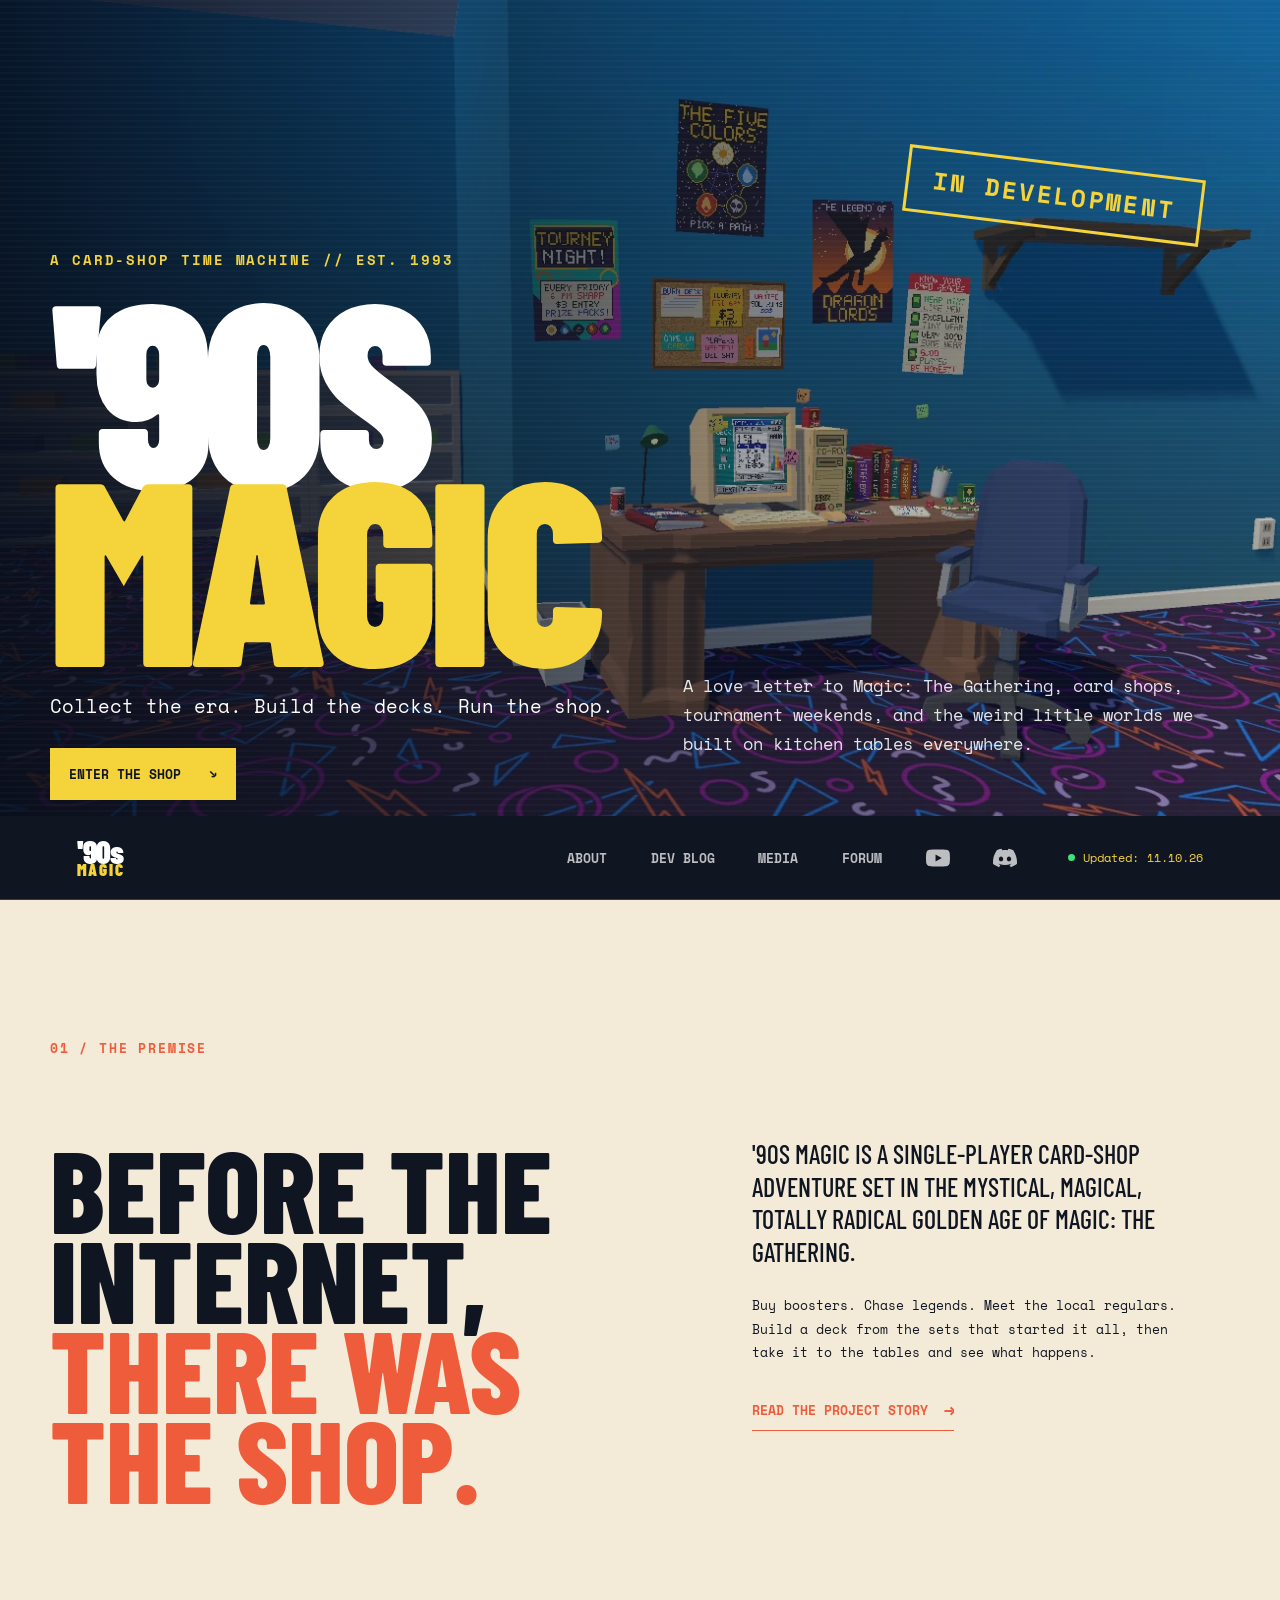
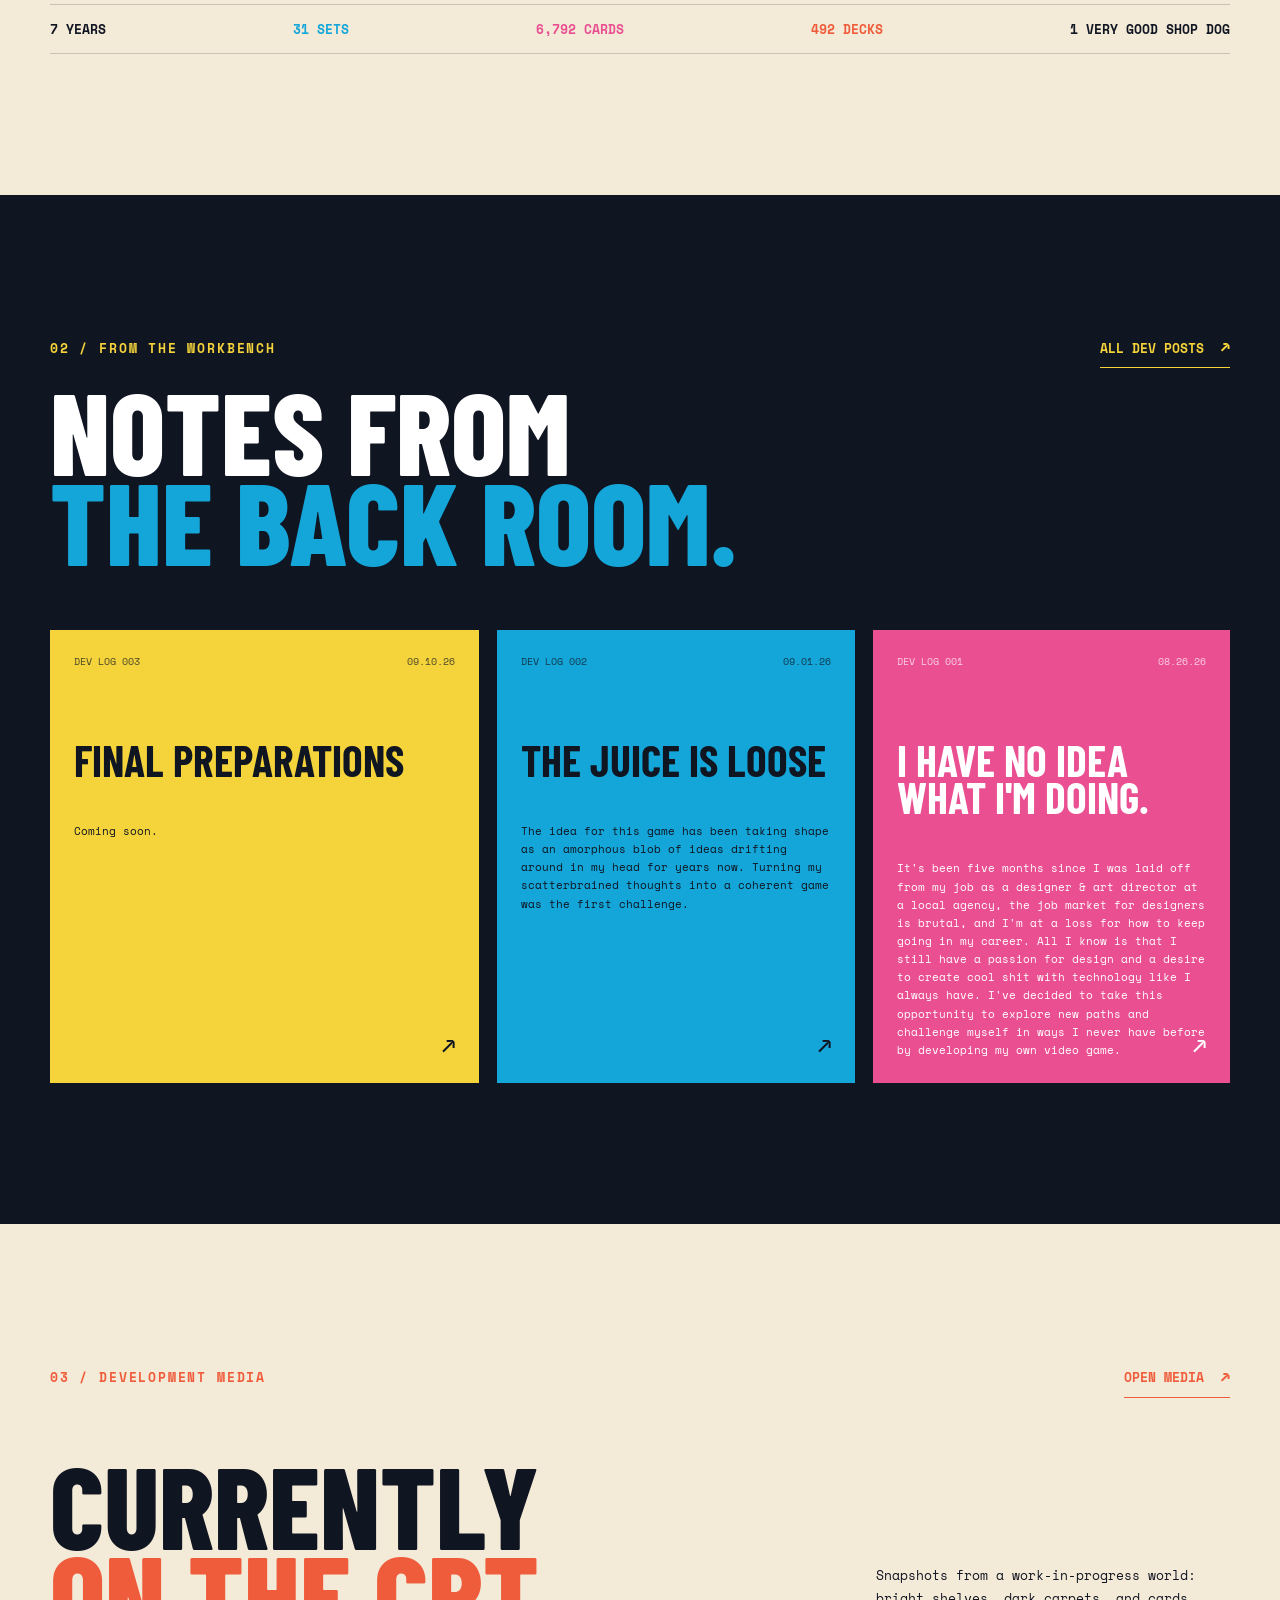
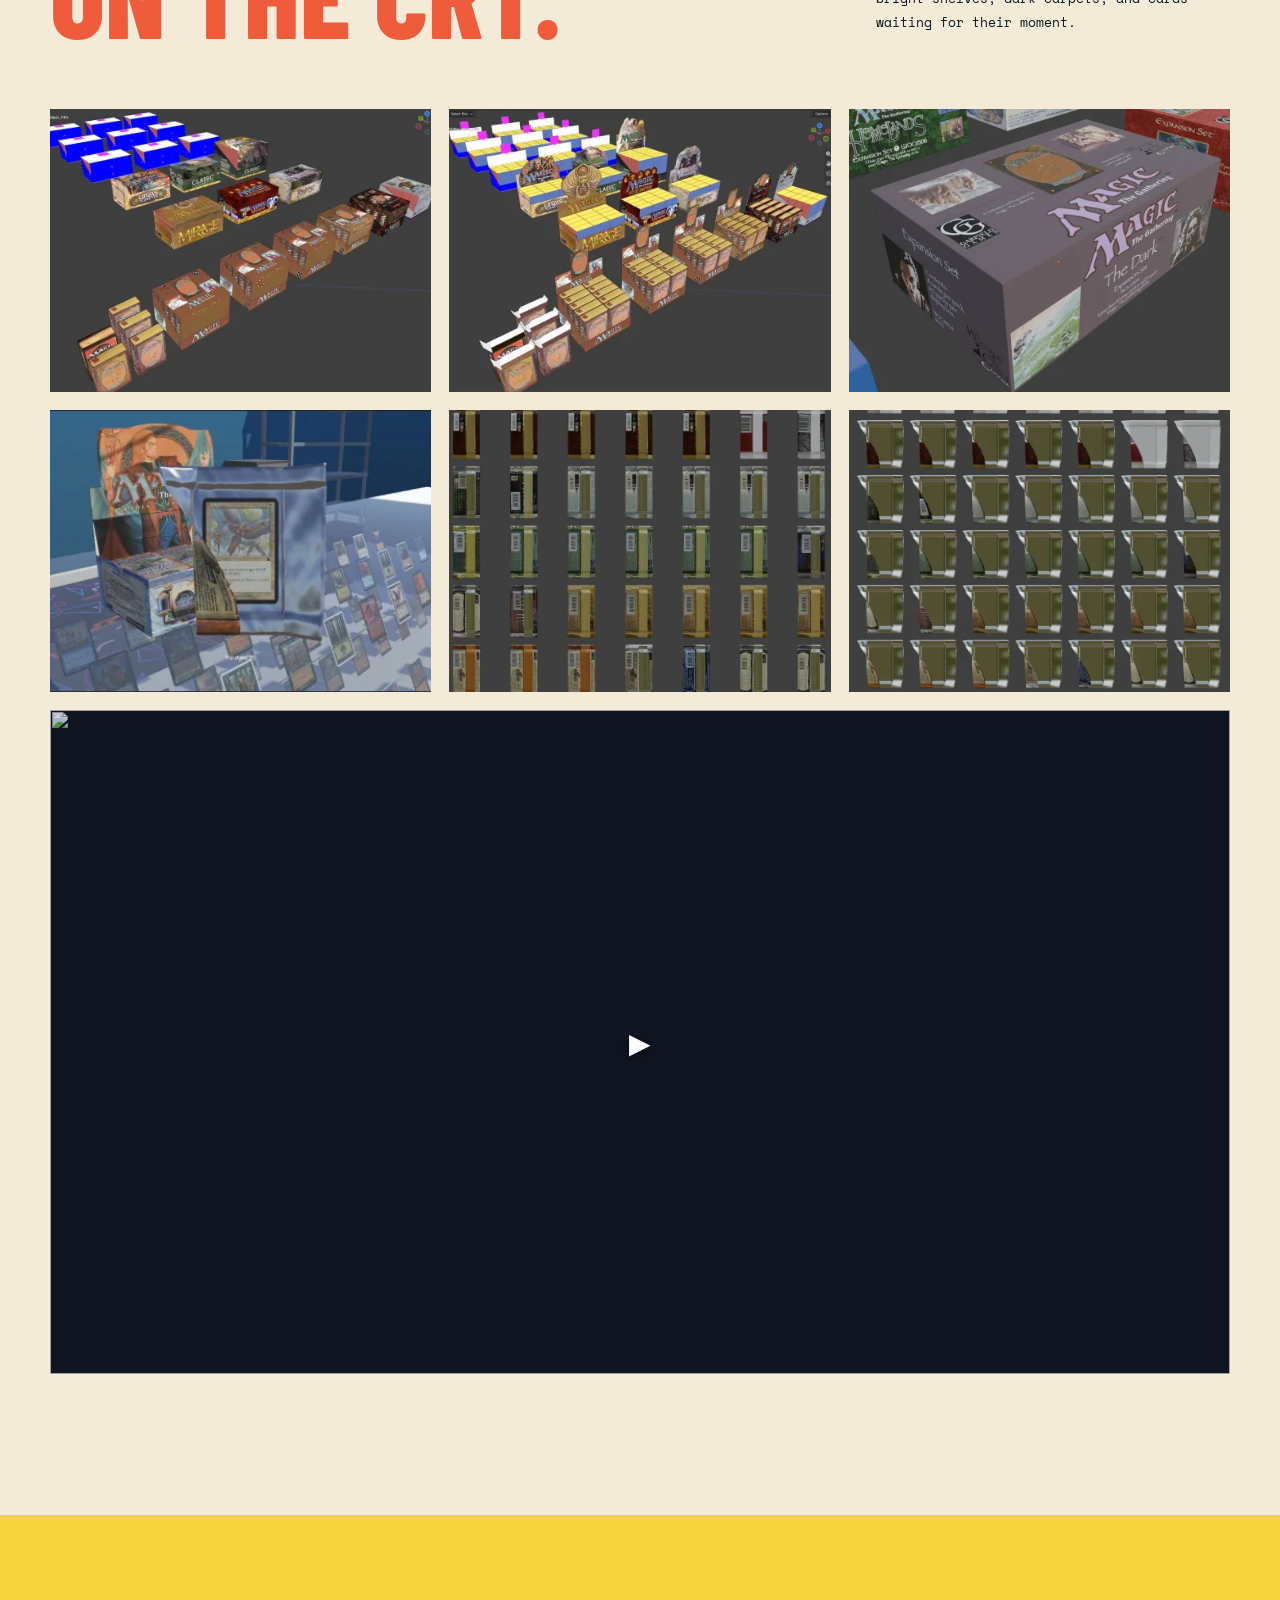
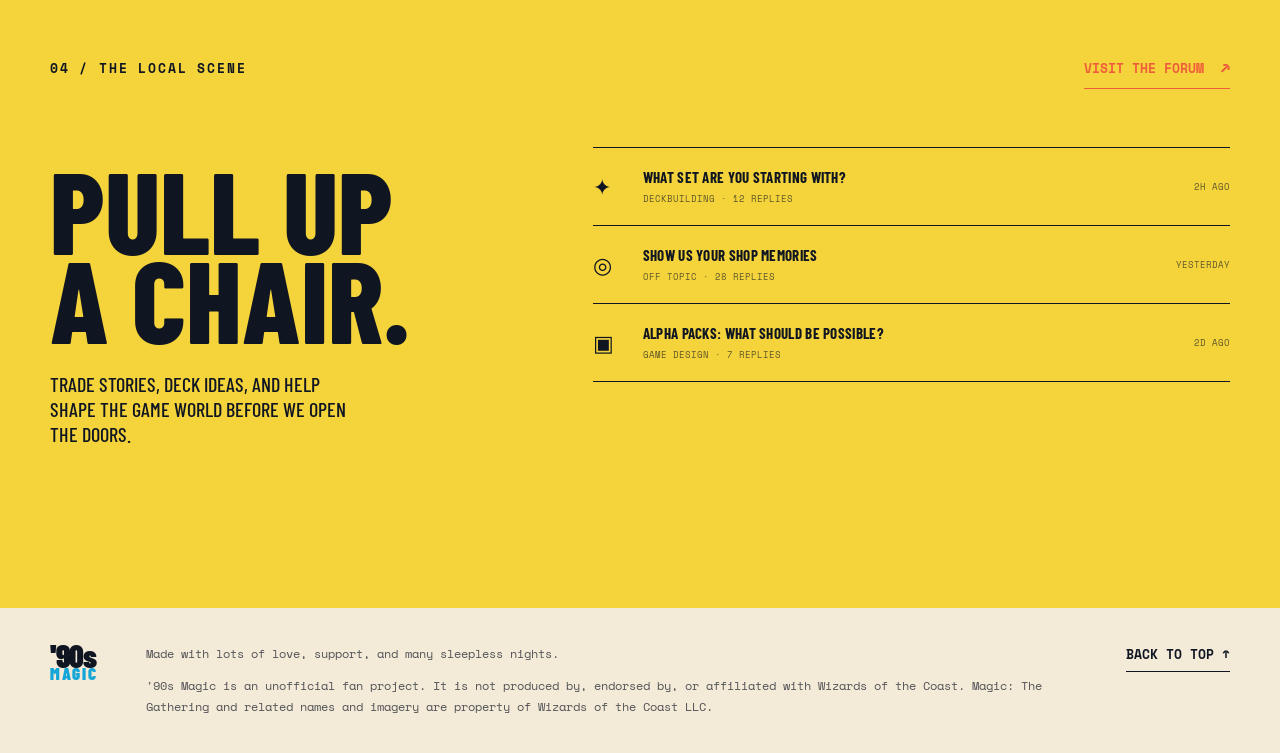
==== index.html @ 1a8b7819 "Replaced home page video, wired up home page blog previews to automatically pull from blog page" ====
<!doctype html>
<html lang="en">
<head>
  <meta charset="utf-8">
  <meta name="viewport" content="width=device-width, initial-scale=1">
  <meta name="description" content="90s Magic is a nostalgic card-shop adventure about collecting, trading, and playing Magic in the golden age of tabletop gaming.">
  <link rel="canonical" href="https://wrongwaygames.com/">
  <meta property="og:type" content="website">
  <meta property="og:site_name" content="'90s Magic">
  <meta property="og:title" content="'90s Magic | A Card-Shop Time Machine">
  <meta property="og:description" content="90s Magic is a nostalgic card-shop adventure about collecting, trading, and playing Magic in the golden age of tabletop gaming.">
  <meta property="og:url" content="https://wrongwaygames.com/">
  <meta property="og:image" content="https://wrongwaygames.com/Assets/og-image.jpg">
  <meta property="og:image:width" content="1200">
  <meta property="og:image:height" content="630">
  <meta name="twitter:card" content="summary_large_image">
  <title>'90s Magic | A Card-Shop Time Machine</title>
  <link rel="preconnect" href="https://fonts.googleapis.com">
  <link rel="preconnect" href="https://fonts.gstatic.com" crossorigin>
  <link href="https://fonts.googleapis.com/css2?family=Barlow+Condensed:wght@400;500;600;700;800;900&family=Space+Mono:wght@400;700&display=swap" rel="stylesheet">
  <link rel="stylesheet" href="site.css">
</head>
<body>
  <header class="hero" id="top">
    <div class="hero__image"></div>
    <div class="hero__scanlines"></div>
    <div class="hero__content page-width">
      <p class="eyebrow">A card-shop time machine // Est. 1993</p>
      <h1>'90s<br><em>Magic</em></h1>
      <p class="hero__dek">Collect the era. Build the decks. Run the shop.</p>
      <a class="button button--yellow" href="https://wrongwaygames.com/about">Enter the shop <span aria-hidden="true">↘</span></a>
    </div>
    <div class="hero__stamp">IN DEVELOPMENT</div>
    <p class="hero__caption">A love letter to Magic: The Gathering, card shops, tournament weekends, and the weird little worlds we built on kitchen tables everywhere.</p>
  </header>

  <nav class="site-nav" aria-label="Main navigation">
    <a class="site-nav__brand" href="https://wrongwaygames.com" aria-label="90s Magic home">'90s<span>MAGIC</span></a>
    <div class="site-nav__links">
      <a href="#about">About</a>
      <a href="#blog">Dev blog</a>
      <a href="#media">Media</a>
      <a href="https://90smagic.proboards.com/" target="_blank" rel="noopener">Forum</a>
      <a class="site-nav__icon" href="https://www.youtube.com/@90sMagic-Game" target="_blank" rel="noopener" aria-label="YouTube channel"><svg viewBox="0 0 24 24" width="24" height="24" fill="currentColor" aria-hidden="true" focusable="false"><path d="M23.498 6.186a3.016 3.016 0 0 0-2.122-2.136C19.505 3.545 12 3.545 12 3.545s-7.505 0-9.377.505A3.017 3.017 0 0 0 .502 6.186C0 8.07 0 12 0 12s0 3.93.502 5.814a3.016 3.016 0 0 0 2.122 2.136c1.871.505 9.376.505 9.376.505s7.505 0 9.377-.505a3.015 3.015 0 0 0 2.122-2.136C24 15.93 24 12 24 12s0-3.93-.502-5.814zM9.545 15.568V8.432L15.818 12l-6.273 3.568z"/></svg></a>
      <a class="site-nav__icon" href="https://discord.gg/QaHKRjDMX" target="_blank" rel="noopener" aria-label="Discord server"><svg viewBox="0 0 24 24" width="24" height="24" fill="currentColor" aria-hidden="true" focusable="false"><path d="M20.317 4.3698a19.7913 19.7913 0 00-4.8851-1.5152.0741.0741 0 00-.0785.0371c-.211.3753-.4447.8648-.6083 1.2495-1.8447-.2762-3.68-.2762-5.4868 0-.1636-.3933-.4058-.8742-.6177-1.2495a.077.077 0 00-.0785-.037 19.7363 19.7363 0 00-4.8852 1.515.0699.0699 0 00-.0321.0277C.5334 9.0458-.319 13.5799.0992 18.0578a.0824.0824 0 00.0312.0561c2.0528 1.5076 4.0413 2.4228 5.9929 3.0294a.0777.0777 0 00.0842-.0276c.4616-.6304.8731-1.2952 1.226-1.9942a.076.076 0 00-.0416-.1057c-.6528-.2476-1.2743-.5495-1.8722-.8923a.077.077 0 01-.0076-.1277c.1258-.0943.2517-.1923.3718-.2914a.0743.0743 0 01.0776-.0105c3.9278 1.7933 8.18 1.7933 12.0614 0a.0739.0739 0 01.0785.0095c.1202.099.246.1981.3728.2924a.077.077 0 01-.0066.1276 12.2986 12.2986 0 01-1.873.8914.0766.0766 0 00-.0407.1067c.3604.698.7719 1.3628 1.225 1.9932a.076.076 0 00.0842.0286c1.961-.6067 3.9495-1.5219 6.0023-3.0294a.077.077 0 00.0313-.0552c.5004-5.177-.8382-9.6739-3.5485-13.6604a.061.061 0 00-.0312-.0286zM8.02 15.3312c-1.1825 0-2.1569-1.0857-2.1569-2.419 0-1.3332.9555-2.4189 2.157-2.4189 1.2108 0 2.1757 1.0952 2.1568 2.419 0 1.3332-.9555 2.4189-2.1569 2.4189zm7.9748 0c-1.1825 0-2.1569-1.0857-2.1569-2.419 0-1.3332.9554-2.4189 2.1569-2.4189 1.2108 0 2.1757 1.0952 2.1568 2.419 0 1.3332-.946 2.4189-2.1568 2.4189z"/></svg></a>
    </div>
    <a class="site-nav__status" href="https://wrongwaygames.com/blog"><span></span> Updated: <time data-updated>10.7.26</time></a>
  </nav>

  <main>
    <section class="about section page-width" id="about">
      <div class="section__label">01 / The premise</div>
      <div class="about__grid">
        <div>
          <h2>Before the internet,<br><span>there was the shop.</span></h2>
        </div>
        <div class="about__copy">
          <p class="lede">'90s Magic is a single-player card-shop adventure set in the mystical, magical, totally radical golden age of Magic: The Gathering.</p>
          <p>Buy boosters. Chase legends. Meet the local regulars. Build a deck from the sets that started it all, then take it to the tables and see what happens.</p>
          <a class="text-link" href="https://wrongwaygames.com/about">Read the project story <span aria-hidden="true">→</span></a>
        </div>
      </div>
      <div class="ticker" aria-label="Game features">
        <span>7 years</span><span>31 sets</span><span>6,792 cards</span><span>492 decks</span><span>1 very good shop dog</span>
      </div>
    </section>

    <section class="blog section section--ink" id="blog">
      <div class="page-width">
        <div class="section__head">
          <div class="section__label">02 / From the workbench</div>
          <a class="text-link text-link--light" href="https://wrongwaygames.com/blog">All dev posts <span aria-hidden="true">↗</span></a>
        </div>
        <h2>Notes from<br><span>the back room.</span></h2>
        <div class="post-grid" id="blog-list" data-blog-source="blog.html" aria-live="polite" aria-busy="true">
          <p class="post-grid__status">Loading latest dev posts…</p>
        </div>
      </div>
    </section>

    <section class="media section page-width" id="media">
      <div class="section__head">
        <div class="section__label">03 / Development media</div>
        <a class="text-link" href="https://wrongwaygames.com/media">Open media <span aria-hidden="true">↗</span></a>
      </div>
      <div class="media__intro">
        <h2>Currently<br><span>on the CRT.</span></h2>
        <p>Snapshots from a work-in-progress world: bright shelves, dark carpets, and cards waiting for their moment.</p>
      </div>
      <div class="media-grid" id="media-grid">
        <a class="media-tile" href="Assets/Screenshots/Screenshot%202026-11-08%20at%2011.50.01%E2%80%AFAM.png" data-lightbox-image target="_blank" rel="noopener"><img loading="lazy" decoding="async" src="Assets/Screenshots/Screenshot%202026-11-08%20at%2011.50.01%E2%80%AFAM-thumb.webp" alt="Booster box models arranged in Blender, captured November 8, 2026" width="2400" height="1662"></a>
        <a class="media-tile" href="Assets/Screenshots/Screenshot%202026-11-08%20at%2011.49.36%E2%80%AFAM.png" data-lightbox-image target="_blank" rel="noopener"><img loading="lazy" decoding="async" src="Assets/Screenshots/Screenshot%202026-11-08%20at%2011.49.36%E2%80%AFAM-thumb.webp" alt="Booster box display lineup in Blender, captured November 8, 2026" width="2422" height="1736"></a>
        <a class="media-tile" href="Assets/Screenshots/Screenshot%202026-11-01%20at%202.07.41%E2%80%AFAM.png" data-lightbox-image target="_blank" rel="noopener"><img loading="lazy" decoding="async" src="Assets/Screenshots/Screenshot%202026-11-01%20at%202.07.41%E2%80%AFAM-thumb.webp" alt="A close-up of an expansion set booster box, captured November 1, 2026" width="1718" height="1414"></a>
        <a class="media-tile" href="Assets/Screenshots/Screenshot%202026-10-30%20at%203.20.25%E2%80%AFPM.png" data-lightbox-image target="_blank" rel="noopener"><img loading="lazy" decoding="async" src="Assets/Screenshots/Screenshot%202026-10-30%20at%203.20.25%E2%80%AFPM-thumb.webp" alt="A booster pack opening with cards revealed in the shop, captured October 30, 2026" width="2300" height="1298"></a>
        <a class="media-tile" href="Assets/Screenshots/Screenshot%202026-10-29%20at%203.00.03%E2%80%AFPM.png" data-lightbox-image target="_blank" rel="noopener"><img loading="lazy" decoding="async" src="Assets/Screenshots/Screenshot%202026-10-29%20at%203.00.03%E2%80%AFPM-thumb.webp" alt="The reverse sides of booster pack designs, captured October 29, 2026" width="1686" height="1856"></a>
        <a class="media-tile" href="Assets/Screenshots/Screenshot%202026-10-29%20at%202.59.49%E2%80%AFPM.png" data-lightbox-image target="_blank" rel="noopener"><img loading="lazy" decoding="async" src="Assets/Screenshots/Screenshot%202026-10-29%20at%202.59.49%E2%80%AFPM-thumb.webp" alt="Booster pack skins and their 3D models, captured October 29, 2026" width="1830" height="1846"></a>
      </div>
      <div class="media-video video-card__frame">
        <a class="video-card__link" href="https://www.youtube.com/watch?v=q1v_FvLDtvc" data-youtube="q1v_FvLDtvc" data-title="12 Deck Display Boxes &amp; Decks skinned &amp; animated" aria-label="Play video: 12 Deck Display Boxes and Decks skinned and animated" target="_blank" rel="noopener">
          <img loading="lazy" decoding="async" src="https://i.ytimg.com/vi/q1v_FvLDtvc/hqdefault.jpg" alt="" width="480" height="360">
          <span class="video-card__play" aria-hidden="true">▶</span>
        </a>
      </div>
    </section>

    <section class="forum section section--yellow" id="forum">
      <div class="page-width">
        <div class="section__head">
          <div class="section__label">04 / The local scene</div>
          <a class="text-link" href="https://90smagic.proboards.com/" target="_blank" rel="noopener">Visit the forum <span aria-hidden="true">↗</span></a>
        </div>
        <div class="forum__grid">
          <div>
            <h2>Pull up<br>a chair.</h2>
            <p class="lede">Trade stories, deck ideas, and help shape the game world before we open the doors.</p>
          </div>
          <div class="forum-list" id="forum-list">
            <a class="forum-row" href="https://90smagic.proboards.com/" target="_blank" rel="noopener"><span class="forum-row__icon">✦</span><span><strong>What set are you starting with?</strong><small>Deckbuilding · 12 replies</small></span><time datetime="2026-09-10">2h ago</time></a>
            <a class="forum-row" href="https://90smagic.proboards.com/" target="_blank" rel="noopener"><span class="forum-row__icon">◎</span><span><strong>Show us your shop memories</strong><small>Off topic · 28 replies</small></span><time datetime="2026-09-09">Yesterday</time></a>
            <a class="forum-row" href="https://90smagic.proboards.com/" target="_blank" rel="noopener"><span class="forum-row__icon">▣</span><span><strong>Alpha packs: what should be possible?</strong><small>Game design · 7 replies</small></span><time datetime="2026-09-08">2d ago</time></a>
          </div>
        </div>
      </div>
    </section>
  </main>

  <dialog class="lightbox" data-lightbox aria-label="Full-size image"><button type="button" class="lightbox__close" aria-label="Close">×</button><img alt=""></dialog>

  <footer class="footer page-width">
    <a class="footer__logo" href="https://wrongwaygames.com" aria-label="90s Magic home">'90s<span>MAGIC</span></a>
    <div class="footer__text">
      <p>Made with lots of love, support, and many sleepless nights.</p>
      <p>'90s Magic is an unofficial fan project. It is not produced by, endorsed by, or affiliated with Wizards of the Coast. Magic: The Gathering and related names and imagery are property of Wizards of the Coast LLC.</p>
    </div>
    <a href="https://wrongwaygames.com" class="footer__top">Back to top ↑</a>
  </footer>
    <script src="site.js"></script>
</body>
</html>
---- site.css ----
:root {
  --ink: #101522;
  --paper: #f3ead7;
  --yellow: #f5d43b;
  --blue: #14a6d8;
  --pink: #e94f91;
  --red: #ef5c3b;
  --white: #fff;
  --green: #43df7b;
  --youtube: #ff0000;
  --discord: #5865f2;
  --line: rgba(16, 21, 34, .18);
  --display: "Barlow Condensed", Impact, sans-serif;
  --mono: "Space Mono", "Courier New", monospace;
}

@font-face {
  font-family: 'Carolingia';
  src: url('Assets/Fonts/carolingia.woff') format('woff'),
       url('Assets/Fonts/carolingia.ttf') format('truetype');
  font-weight: normal;
  font-style: normal;
}

* { box-sizing: border-box; }
html { scroll-behavior: smooth; }
body { margin: 0; color: var(--ink); background: var(--paper); font-family: var(--mono); }
img { display: block; max-width: 100%; }
a { color: inherit; text-decoration: none; }
.page-width { width: min(1180px, calc(100% - 48px)); margin-inline: auto; }

.hero { position: relative; min-height: 100svh; overflow: hidden; color: var(--white); background: var(--ink); isolation: isolate; }
.hero__image { position: absolute; inset: 0; z-index: -3; background: linear-gradient(90deg, rgba(7, 12, 23, .9) 0%, rgba(7, 12, 23, .43) 52%, rgba(7, 12, 23, .14)), url("Assets/Screenshots/hero-shop-workbench.webp") 62% center / cover; filter: saturate(1.15); }
.hero__scanlines { position: absolute; inset: 0; z-index: -2; pointer-events: none; opacity: .22; background: repeating-linear-gradient(0deg, transparent 0 4px, rgba(255,255,255,.16) 5px, transparent 6px); mix-blend-mode: screen; }
.hero__content { padding-top: clamp(150px, 28vh, 280px); }
.eyebrow, .section__label { font: 700 13px/1.2 var(--mono); letter-spacing: .14em; text-transform: uppercase; }
.eyebrow { color: var(--yellow); font-size: 11px; }
h1, h2, h3, p { margin-top: 0; }
h1, h2, h3 { font-family: var(--display); letter-spacing: 0; text-transform: uppercase; }
h1 { margin: 28px 0 12px; font-size: clamp(92px, 17vw, 210px); line-height: .68; font-weight: 900; letter-spacing: -.035em; }
h1 em { color: var(--yellow); font-style: normal; }
.Carolingia { font-family: 'Carolingia', sans-serif; font-weight: normal; text-transform: none; font-size: 4rem; line-height: 1.2; }
.hero__dek { margin: 40px 0 28px; font-size: clamp(14px, 1.5vw, 19px); }
.button { display: inline-flex; align-items: center; gap: 28px; padding: 15px 18px; font: 700 13px var(--mono); text-transform: uppercase; border: 1px solid currentColor; transition: transform .2s, box-shadow .2s; }
.button:hover { transform: translate(4px, -4px); box-shadow: 5px 5px 0 var(--ink); }
.button--yellow { color: var(--ink); background: var(--yellow); border-color: var(--yellow); }
.hero__stamp { position: absolute; right: 6%; top: 18%; transform: rotate(7deg); padding: 16px 24px; color: var(--yellow); border: 3px solid var(--yellow); font: 700 clamp(16px, 1.9vw, 26px)/1.2 var(--mono); letter-spacing: .1em; text-align: center; }
.hero__caption { position: absolute; right: 6%; bottom: 124px; width: min(520px, 42%); color: rgba(255,255,255,.88); font-size: 17px; line-height: 1.7; }

.site-nav { position: absolute; z-index: 10; bottom: 0; left: 0; display: flex; align-items: center; justify-content: space-between; width: 100%; min-height: 84px; padding: 0 6%; color: var(--white); background: var(--ink); border-bottom: 1px solid rgba(255,255,255,.16); transition: box-shadow .25s; }
.site-nav--page { position: sticky; top: 0; bottom: auto; box-shadow: 0 8px 20px color-mix(in srgb, var(--ink) 20%, transparent); }
.site-nav.is-stuck { position: fixed; top: 0; bottom: auto; box-shadow: 0 8px 20px color-mix(in srgb, var(--ink) 20%, transparent); }
.site-nav__brand, .footer__logo { display: flex; flex-direction: column; font: 900 32px/.72 var(--display); letter-spacing: -.04em; }
.site-nav__brand span { color: var(--yellow); font-size: 17px; letter-spacing: .1em; }
.footer__logo span { color: var(--blue); font-size: 17px; letter-spacing: .1em; }
.site-nav__links { display: flex; align-items: center; gap: clamp(16px, 3.4vw, 44px); margin-left: auto; margin-right: clamp(18px, 4vw, 64px); font: 700 13px var(--mono); text-transform: uppercase; }
.site-nav__links a { opacity: .72; }
.site-nav__icon { display: inline-flex; }
.site-nav__icon svg { display: block; width: 24px; height: 24px; }
.site-nav__status { display: flex; align-items: center; gap: 8px; font: 12px var(--mono); color: var(--yellow); white-space: nowrap; }
.site-nav__status span { width: 7px; height: 7px; background: var(--green); border-radius: 50%; }

.section { padding-block: clamp(76px, 11vw, 150px); }
.section__label { color: var(--red); }
.section__head { display: flex; justify-content: space-between; align-items: baseline; gap: 20px; }
h2 { margin: 18px 0 0; font-size: clamp(58px, 9vw, 120px); line-height: .78; font-weight: 800; }
h2 span { color: var(--red); }
.text-link { display: inline-flex; align-items: center; gap: 16px; padding-bottom: 7px; color: var(--red); font: 700 13px var(--mono); border-bottom: 1px solid currentColor; text-transform: uppercase; white-space: nowrap; }
.text-link span { font-size: 17px; }
.about__grid { display: grid; grid-template-columns: 1.1fr .9fr; gap: 10%; margin-top: 70px; }
.about__copy { padding-top: 12px; max-width: 430px; font-size: 13px; line-height: 1.8; }
.lede { font: 500 22px/1.25 var(--display); text-transform: uppercase; }
.about__copy .lede { font-size: 26px; }
.about__copy .text-link { margin-top: 20px; }
.ticker { display: flex; justify-content: space-between; gap: 20px; margin-top: 100px; padding-block: 14px; border-top: 1px solid var(--line); border-bottom: 1px solid var(--line); font: 700 13px var(--mono); text-transform: uppercase; }
.ticker span:nth-child(2) { color: var(--blue); }
.ticker span:nth-child(3) { color: var(--pink); }
.ticker span:nth-child(4) { color: var(--red); }

.section--ink { color: var(--white); background: var(--ink); }
.section--ink .section__label { color: var(--yellow); }
.text-link--light { color: var(--yellow); }
.blog h2 span { color: var(--blue); }
.post-grid { display: grid; grid-template-columns: 1.2fr 1fr 1fr; gap: 18px; margin-top: 64px; }
.post-card { position: relative; min-height: 310px; padding: 24px; color: var(--ink); background: var(--yellow); }
.post-card--blue { background: var(--blue); }
.post-card--pink { color: var(--white); background: var(--pink); }
.post-grid__status { grid-column: 1 / -1; margin: 0; color: var(--white); font: 13px/1.7 var(--mono); }
.post-card__meta { display: flex; justify-content: space-between; font: 10px var(--mono); text-transform: uppercase; opacity: .74; }
.post-card h3 { max-width: 330px; margin-top: 72px; font-size: clamp(30px, 3.4vw, 47px); line-height: .86; }
.post-card p { max-width: 340px; margin-bottom: 0; font-size: 11px; line-height: 1.65; }
.post-card__arrow { position: absolute; right: 22px; bottom: 17px; font-size: 28px; }

.media { background: var(--paper); }
.media__intro { display: grid; grid-template-columns: 1fr .5fr; align-items: end; gap: 10%; margin-top: 44px; }
.media__intro p { max-width: 330px; margin-bottom: 5px; font-size: 13px; line-height: 1.8; }
.media-grid { display: grid; grid-template-columns: repeat(3, minmax(0, 1fr)); gap: 18px; margin-top: 70px; }
.media-tile { display: block; margin: 0; background: var(--ink); cursor: zoom-in; line-height: 0; }
.media-tile img { display: block; width: 100%; height: auto; aspect-ratio: 1.35; object-fit: cover; filter: saturate(1.1); }
.media-video { margin-top: 18px; }

.section--yellow { background: var(--yellow); }
.section--yellow .section__label { color: var(--ink); }
.forum__grid { display: grid; grid-template-columns: .8fr 1.2fr; gap: 10%; margin-top: 58px; }
.forum__grid h2 span { color: var(--pink); }
.forum__grid .lede { max-width: 300px; margin-top: 28px; font-size: 20px; }
.forum-list { border-top: 1px solid var(--ink); }
.forum-row { display: grid; grid-template-columns: 36px 1fr auto; align-items: center; gap: 14px; padding: 20px 0; border-bottom: 1px solid var(--ink); }
.forum-row__icon { font-size: 22px; }
.forum-row strong, .forum-row small { display: block; }
.forum-row strong { font: 700 15px var(--display); letter-spacing: .02em; text-transform: uppercase; }
.forum-row small, .forum-row time { font: 9px var(--mono); text-transform: uppercase; }
.forum-row small { margin-top: 6px; opacity: .65; }
.forum-row time { opacity: .65; }

.blog-page, .story-page, .media-page { padding-top: 90px; padding-bottom: 120px; }
.story-page { padding-bottom: 96px; }
.blog-page__header, .story-page__header, .media-page__header { padding-top: 40px; }
.blog-page__header h1,
.story-page__header h1,
.media-page__header h1 {
  display: flex;
  flex-direction: column;
  align-items: flex-start;
  gap: 0;
  margin-bottom: 18px;
  max-width: none;
  font-size: clamp(58px, 9vw, 120px);
  line-height: .78;
  font-weight: 800;
  letter-spacing: 0;
  white-space: nowrap;
}
.blog-page__header h1 span,
.story-page__header h1 span,
.media-page__header h1 span {
  display: block;
  color: var(--ink);
  white-space: nowrap;
}
.blog-page__header h1 span:last-child,
.story-page__header h1 span:last-child,
.media-page__header h1 span:last-child { color: var(--red); }
.blog-page__header h1 span:last-child { color: var(--blue); }
.story-page__header .lede, .media-page__header .lede, .blog-page__header .lede { max-width: none; font-size: 30px; }
@media (min-width: 721px) {
  .media-page__header h1, .blog-page__header h1 { flex-direction: row; gap: .25em; }
  .blog-page__header h1 { font-size: min(clamp(58px, 9vw, 120px), calc(min(1180px, 100vw - 100px) / 11)); }
}
.blog-entries { display: grid; gap: 18px; }
.blog-page { padding-bottom: clamp(56px, 8vw, 96px); }
.story-blocks {
  display: grid;
  grid-template-columns: repeat(4, minmax(0, 1fr));
  gap: 18px;
  margin-top: 56px;
}
.story-block {
  min-height: 240px;
  padding: 24px 26px 22px;
}
/* About page hero */
.hero--story { display: flex; align-items: flex-end; }
.hero--story .hero__image { background: linear-gradient(0deg, rgba(7, 12, 23, .92) 0%, rgba(7, 12, 23, .55) 45%, rgba(7, 12, 23, .2) 100%), linear-gradient(90deg, rgba(7, 12, 23, .6) 0%, rgba(7, 12, 23, 0) 70%), url("Assets/Screenshots/about-hero.webp") 50% center / cover; }
.hero--story .hero__content { width: min(1180px, calc(100% - 48px)); padding: 0 0 calc(84px + 56px); }
.hero--story .story-page__header { padding-top: 0; }
.hero--story .section__label { color: var(--yellow); }
.hero--story h1 span { color: var(--white); }
.hero--story h1 span:last-child { color: var(--yellow); }
.hero--story .lede { color: var(--white); }
.story-page { padding-top: clamp(64px, 9vw, 120px); }

/* Media page bands */
.media-page { padding-bottom: clamp(56px, 8vw, 96px); }
.media-band { padding-block: clamp(64px, 9vw, 120px); }
.media-band--blue { background: var(--blue); }
.media-band--ink { background: var(--ink); }
.media-band .media-section { margin-top: 0; }
.media-band h2 { color: var(--white); }
.media-band .text-link { color: var(--yellow); }
.video-card { border: 0; }
.video-card h3 a { transition: color .2s, transform .2s; display: flex; align-items: flex-end; justify-content: space-between; gap: 16px; padding-bottom: 12px; border-bottom: 2px solid currentColor; }
.video-card h3 a span { flex: none; font: 700 .75em var(--mono); line-height: 1; padding-bottom: .1em; }
.video-card h3 a:is(:hover, :focus-visible) { color: var(--blue); transform: translate(3px, -3px); }
.video-card--blue h3 a:is(:hover, :focus-visible) { color: var(--white); }
.video-card--pink h3 a:is(:hover, :focus-visible) { color: var(--yellow); }
.video-card--yellow h3 a:is(:hover, :focus-visible) { color: var(--pink); }
@media (prefers-reduced-motion: reduce) { .video-card h3 a { transition: color .2s; transform: none !important; } }

/* Scroll-in reveal: cards rise from below, staggered left to right */
.story-blocks.is-armed .story-block { opacity: 0; transform: translateY(48px); transition: opacity .7s ease, transform .7s cubic-bezier(.2,.7,.2,1); }
.story-blocks.is-armed.is-visible .story-block { opacity: 1; transform: none; }
.story-blocks.is-armed .story-block:nth-child(2) { transition-delay: .15s; }
.story-blocks.is-armed .story-block:nth-child(3) { transition-delay: .3s; }
.story-blocks.is-armed .story-block:nth-child(4) { transition-delay: .45s; }
@media (prefers-reduced-motion: reduce) { .story-blocks.is-armed .story-block { opacity: 1; transform: none; transition: none; } }
@media (min-width: 721px) and (max-width: 960px) { .story-blocks { grid-template-columns: repeat(2, minmax(0, 1fr)); } }
.story-block--ink { background: var(--ink); color: var(--white); }
.story-block--yellow { background: var(--yellow); }
.story-block--blue { background: var(--blue); }
.story-block--pink { background: var(--pink); color: var(--white); }
.story-block__label {
  margin-bottom: 18px;
  font: 700 13px/1.2 var(--mono);
  letter-spacing: .14em;
  text-transform: uppercase;
}
.story-block p {
  margin: 0;
  font-size: 13px;
  line-height: 1.8;
  max-width: 440px;
}
.story-copy {
  max-width: 860px;
  margin-top: 52px;
  padding-top: 24px;
  border-top: 1px solid var(--line);
}
.story-copy p {
  margin: 0 0 20px;
  font: 13px/1.9 var(--mono);
}
.media-section { margin-top: 72px; }
.media-section__head { margin-bottom: 36px; }
.status-note { display: flex; align-items: center; gap: 8px; margin: 0; font: 12px var(--mono); color: var(--yellow); white-space: nowrap; pointer-events: none; user-select: none; }
.status-note span { width: 7px; height: 7px; background: var(--green); border-radius: 50%; }
.media-gallery {
  display: grid;
  grid-template-columns: 1.35fr .8fr .8fr;
  gap: 18px;
  align-items: start;
}
.media-section--video { margin-top: 92px; }
.video-grid {
  display: grid;
  grid-template-columns: repeat(3, minmax(0, 1fr));
  gap: 18px;
}
.video-card {
  background: var(--paper);
  border: 1px solid color-mix(in srgb, var(--ink) 12%, transparent);
  padding: 18px;
}
.video-card--blue { background: var(--blue); }
.video-card--yellow { background: var(--yellow); }
.video-card--pink { background: var(--pink); color: var(--white); }
.video-card__frame {
  position: relative;
  aspect-ratio: 16 / 9;
  overflow: hidden;
  background: var(--ink);
}
.video-card__link, .video-card__frame iframe { position: absolute; inset: 0; width: 100%; height: 100%; border: 0; }
.video-card__link img { width: 100%; height: 100%; object-fit: cover; opacity: .82; transition: opacity .2s; }
.video-card__link:hover img, .video-card__link:focus-visible img { opacity: 1; }
.video-card__link:focus-visible { outline: 3px solid var(--yellow); outline-offset: -3px; }
.video-card__play {
  position: absolute;
  inset: 0;
  display: grid;
  place-items: center;
  font-size: 28px;
  color: var(--white);
  text-shadow: 0 2px 10px rgba(0,0,0,.6);
}
.video-card__meta {
  display: flex;
  justify-content: space-between;
  gap: 12px;
  margin-top: 18px;
  font: 700 10px var(--mono);
  text-transform: uppercase;
}
.video-card h3 {
  margin: 18px 0 10px;
  font-size: clamp(28px, 3vw, 42px);
  line-height: .9;
}
.video-card p {
  margin: 0;
  font-size: 12px;
  line-height: 1.7;
}
.blog-entry { overflow: hidden; border: 0; background: var(--yellow); color: var(--ink); }
.blog-entry--blue { background: var(--blue); }
.blog-entry--pink { color: var(--white); background: var(--pink); }
.blog-entry--featured { background: var(--yellow); }
.blog-entry--paper { background: var(--paper); }
.blog-entry summary { display: grid; gap: 14px; padding: 24px 28px 20px; cursor: pointer; list-style: none; }
.blog-entry summary::-webkit-details-marker { display: none; }
.blog-entry__row { display: flex; align-items: flex-end; justify-content: space-between; gap: 24px; padding-bottom: 12px; border-bottom: 2px solid currentColor; transition: color .2s, transform .2s; }
.blog-entry summary:is(:hover, :focus-visible) .blog-entry__row { color: var(--blue); transform: translate(3px, -3px); }
.blog-entry--blue summary:is(:hover, :focus-visible) .blog-entry__row { color: var(--white); }
.blog-entry--pink summary:is(:hover, :focus-visible) .blog-entry__row { color: var(--yellow); }
.blog-entry--featured summary:is(:hover, :focus-visible) .blog-entry__row { color: var(--pink); }
@media (prefers-reduced-motion: reduce) { .blog-entry__row { transition: color .2s; } .blog-entry summary:is(:hover, :focus-visible) .blog-entry__row { transform: none; } }
.blog-entry__meta { display: flex; justify-content: space-between; gap: 20px; font: 700 10px var(--mono); text-transform: uppercase; opacity: .8; }
.blog-entry h2 { margin: 0; color: inherit; max-width: 760px; font-size: clamp(36px, 4vw, 58px); line-height: .86; }
.blog-entry p { margin: 0; font-size: 13px; line-height: 1.7; }
.blog-entry__toggle { display: inline-flex; align-items: center; justify-content: flex-end; flex: none; padding-bottom: .5em; font: 700 13px var(--mono); text-transform: uppercase; letter-spacing: .12em; white-space: nowrap; }
.blog-entry__toggle::before { content: "+"; margin-right: 10px; font-size: 18px; }
.blog-entry[open] .blog-entry__toggle::before { content: "−"; }
.blog-entry__content { padding: 0 28px 28px; }
.blog-entry__content p + p { margin-top: 20px; }
.blog-entry__content p { font: 13px/1.9 var(--mono); }

.footer { display: flex; align-items: flex-start; justify-content: space-between; gap: 48px; padding-block: 36px; font-size: 12px; }
.footer__text { flex: 1; max-width: none; }
.footer p { margin: 0; opacity: .7; line-height: 1.7; }
.footer__text p + p { margin-top: 12px; }
.footer__top { display: inline-block; padding-bottom: 7px; border-bottom: 1px solid currentColor; font: 700 13px var(--mono); text-transform: uppercase; white-space: nowrap; }

/* Clickable text: blue + slight lift on hover/focus, matching the buttons */
.text-link, .footer__top, .site-nav__links a, .site-nav__status, .site-nav__brand, .footer__logo, .forum-row strong { transition: color .2s, transform .2s, opacity .2s; }
.text-link:is(:hover, :focus-visible), .footer__top:is(:hover, :focus-visible), .site-nav__links a:is(:hover, :focus-visible), .site-nav__status:is(:hover, :focus-visible), .site-nav__brand:is(:hover, :focus-visible), .site-nav__brand:is(:hover, :focus-visible) span, .footer__logo:is(:hover, :focus-visible), .footer__logo:is(:hover, :focus-visible) span, .forum-row:is(:hover, :focus-visible) strong { color: var(--blue); opacity: 1; }
.text-link:is(:hover, :focus-visible), .footer__top:is(:hover, :focus-visible), .site-nav__links a:is(:hover, :focus-visible), .site-nav__status:is(:hover, :focus-visible), .site-nav__brand:is(:hover, :focus-visible), .footer__logo:is(:hover, :focus-visible), .forum-row:is(:hover, :focus-visible) strong { transform: translate(3px, -3px); }
/* Brand colors for the social icons */
.site-nav__links a.site-nav__icon[href*="youtube.com"]:is(:hover, :focus-visible) { color: var(--youtube); }
.site-nav__links a.site-nav__icon[href*="discord.gg"]:is(:hover, :focus-visible) { color: var(--discord); }
@media (prefers-reduced-motion: reduce) { .text-link, .footer__top, .site-nav__links a, .site-nav__status, .site-nav__brand, .footer__logo, .forum-row strong { transition: color .2s; transform: none !important; } }

/* About page: "About the game" dark section */
.about-game { padding-block: clamp(64px, 9vw, 120px); }
.about-game__head h2 { margin-top: 0; }
.about-game__head h2 span { color: var(--blue); }
.about-sec { padding-top: 40px; margin-top: 40px; }
.about-game__head + .about-sec { margin-top: 0px; }
.about-sec__label { margin: 0 0 24px; color: var(--yellow); font: 700 1.2rem/1.4 var(--mono); letter-spacing: .14em; text-transform: uppercase; }
.about-sec__copy p { margin: 0 0 18px; color: var(--white); font: 16px/1.85 var(--mono); }
.about-sec__copy p:last-child { margin-bottom: 0; }
.about-sec--fig .about-sec__body { display: grid; grid-template-columns: minmax(0, 3fr) minmax(0, 2fr); gap: 0; align-items: start; }
.about-sec--fig .about-sec__copy { padding-right: 56px; }
.about-sec__fig { margin: 0; background: #000; }
.about-sec__fig img { width: 100%; aspect-ratio: 16 / 9; object-fit: cover; }
.about-sec__fig figcaption { padding: 10px 12px; color: var(--yellow); font: 11px var(--mono); text-transform: uppercase; letter-spacing: .08em; }
@media (max-width: 960px) {
  .about-sec--fig .about-sec__body { grid-template-columns: 1fr; gap: 28px; }
  .about-sec--fig .about-sec__copy { padding-right: 0; }
}
@media (max-width: 720px) {
  .about-sec { padding-top: 28px; margin-top: 28px; }
  .about-sec__label { margin-bottom: 16px; }
  .about-sec__copy p { font-size: 15px; }
}

@media (min-width: 721px) {
  .hero__content { --dek: clamp(14px, 1.5vw, 19px); }
  .hero__dek { font-size: var(--dek); }
  h1 { font-size: calc(var(--dek) * var(--h1-ratio, 13.75)); }
  .eyebrow { font-size: max(10px, calc(var(--dek) * var(--eye-ratio, .72))); }
}

@media (max-width: 720px) {
  .page-width { width: min(100% - 32px, 560px); }
  .hero__content { padding-top: 190px; }
  .hero__stamp { top: 96px; right: 18px; padding: 10px 14px; font-size: 14px; border-width: 2px; }
  .hero__caption { right: 16px; bottom: 112px; width: 50%; font-size: 12.5px; }
  .site-nav { min-height: 68px; padding: 0 16px; }
  .site-nav__links { gap: 12px; margin: 0 0 0 auto; font-size: 11px; }
  .site-nav__brand, .site-nav__status { display: none; }
  .about__grid, .media__intro, .forum__grid { grid-template-columns: 1fr; gap: 30px; }
  .about__grid { margin-top: 48px; }
  .about__copy { padding-top: 0; }
  .ticker { flex-wrap: wrap; margin-top: 60px; }
  .ticker span { width: calc(50% - 10px); }
  .post-grid, .media-grid { grid-template-columns: 1fr; gap: 14px; margin-top: 42px; }
  .post-card { min-height: 250px; }
  .post-card h3 { margin-top: 60px; }
  .forum-row { grid-template-columns: 28px 1fr; }
  .forum-row time { grid-column: 2; }
  .blog-page, .story-page, .media-page { padding-top: 60px; }
  .blog-page__header h1, .story-page__header h1, .media-page__header h1 { display: block; white-space: normal; }
  .blog-page__header h1 span, .story-page__header h1 span, .media-page__header h1 span { display: block; white-space: normal; }
  .story-blocks, .media-gallery, .video-grid { grid-template-columns: 1fr; }
  .blog-entry summary { padding: 20px 18px 16px; }
  .blog-entry__content { padding: 0 18px 18px; }
  .blog-entry__meta { flex-wrap: wrap; }
  .blog-entry__toggle { justify-content: flex-start; }
  .footer { flex-wrap: wrap; }
}
/* Image gallery */
.gallery { display: flex; flex-direction: column; gap: 24px; }
.gallery__stage { display: flex; flex-direction: column; min-width: 0; }
.gallery__frame { display: flex; justify-content: center; width: 100%; min-width: 0; }
.gallery__open { display: block; max-width: 100%; cursor: zoom-in; line-height: 0; background: var(--ink); }
.gallery__open img { box-sizing: border-box; border: 2px solid var(--white); display: block; width: auto; height: auto; max-width: 100%; max-height: min(80vh, 960px); }
.gallery__caption { flex: none; margin: 16px 0 0; display: grid; gap: 6px; color: var(--white); font: 13px/1.7 var(--mono); }
.gallery__caption strong { color: var(--yellow); font: 700 13px var(--mono); text-transform: uppercase; }
.gallery__side { min-width: 0; background: var(--ink); border: 4px solid var(--ink); }
.gallery__thumbs { list-style: none; margin: 0; padding: 12px; overflow-x: auto; overflow-y: hidden; display: grid; grid-auto-flow: column; grid-auto-columns: clamp(140px, 18vw, 220px); gap: 12px; align-items: stretch; scrollbar-color: var(--yellow) transparent; }
.gallery__thumbs li { min-width: 0; }
.gallery__thumb { display: block; width: 100%; height: 100%; padding: 0; border: 0; background: var(--ink); cursor: pointer; line-height: 0; outline: 3px solid transparent; outline-offset: 0; }
.gallery__thumb img { box-sizing: border-box; border: 2px solid var(--white); width: 100%; height: auto; aspect-ratio: 16 / 10; object-fit: cover; opacity: .6; transition: opacity .2s; }
.gallery__thumb:hover img, .gallery__thumb:focus-visible img { opacity: 1; }
.gallery__thumb[aria-current="true"] { outline-color: var(--yellow); }
.gallery__thumb[aria-current="true"] img { opacity: 1; }
.lightbox { border: 0; padding: 0; background: transparent; max-width: 96vw; max-height: 96vh; overflow: visible; }
.lightbox::backdrop { background: color-mix(in srgb, var(--ink) 92%, transparent); }
.lightbox img { display: block; max-width: 96vw; max-height: 96vh; width: auto; height: auto; cursor: zoom-out; }
.lightbox__close { position: fixed; top: 16px; right: 20px; border: 0; background: none; color: var(--white); font: 700 40px/1 var(--mono); cursor: pointer; }
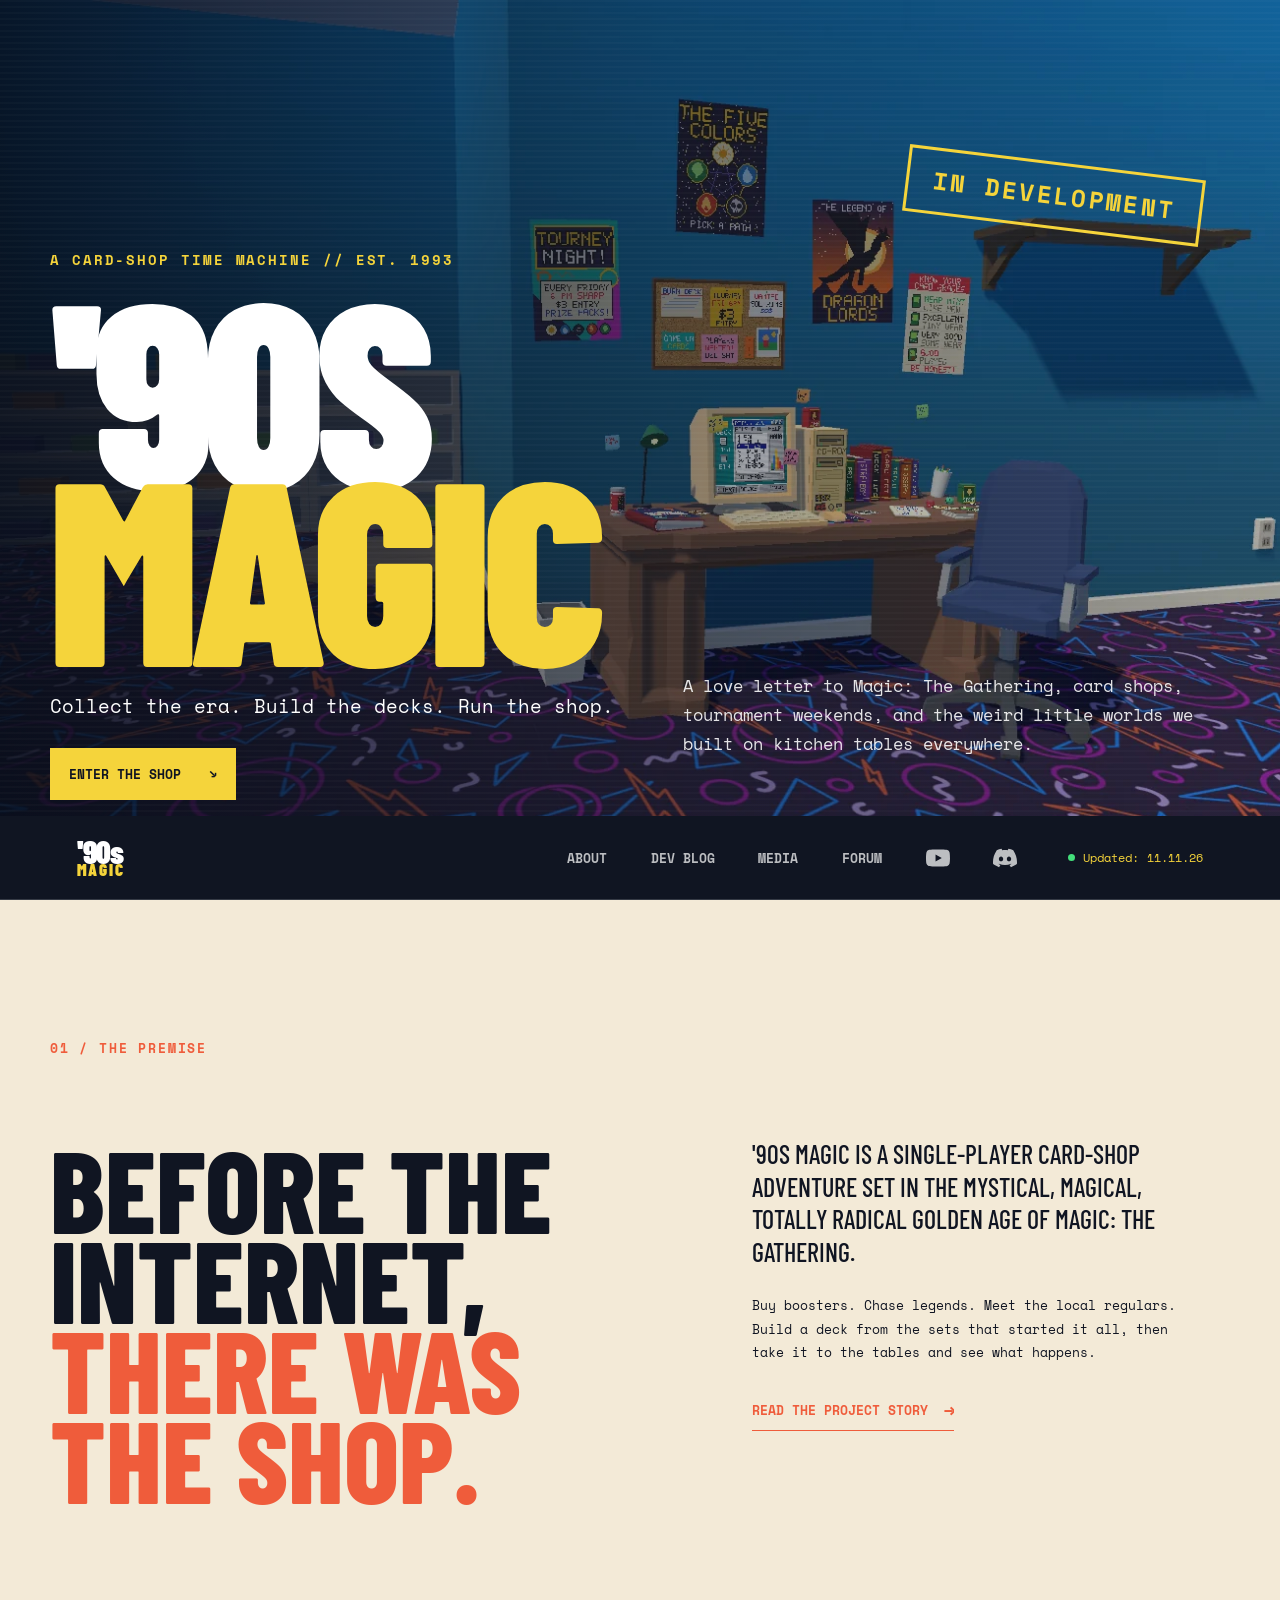
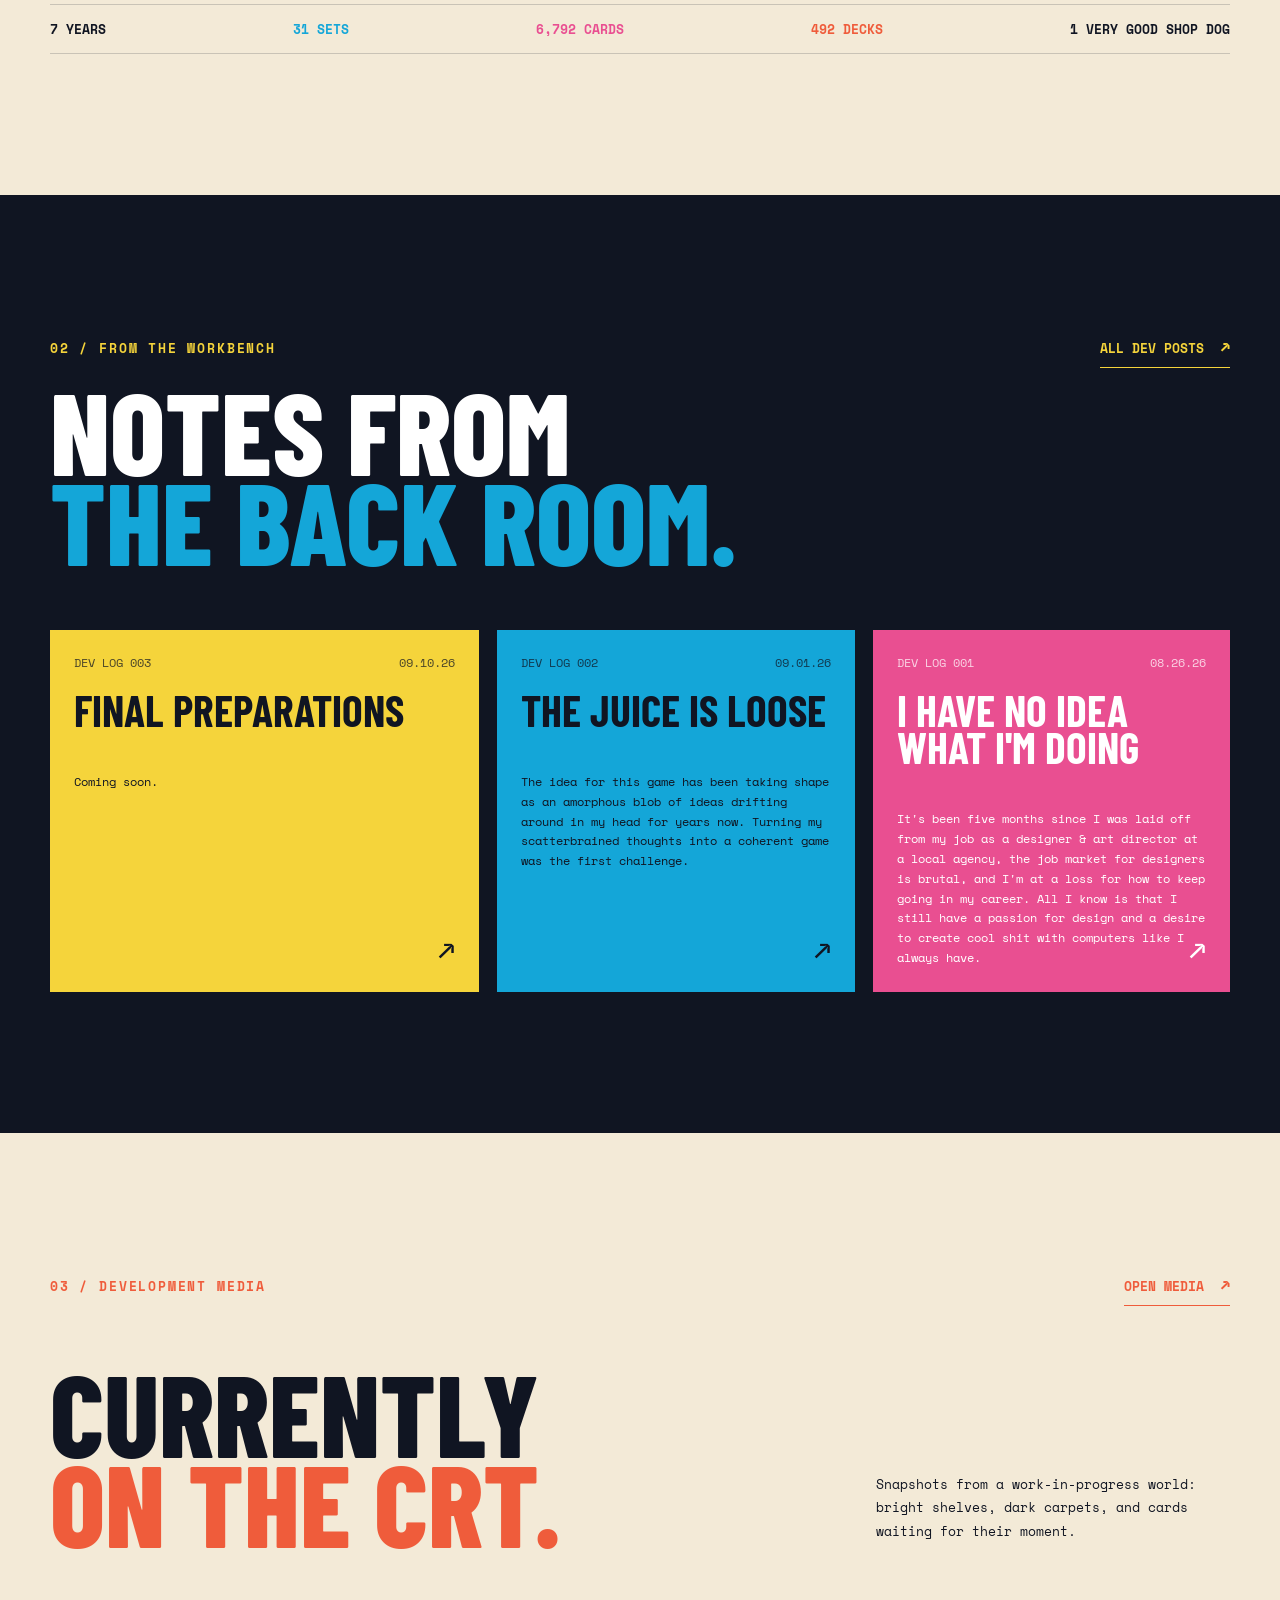
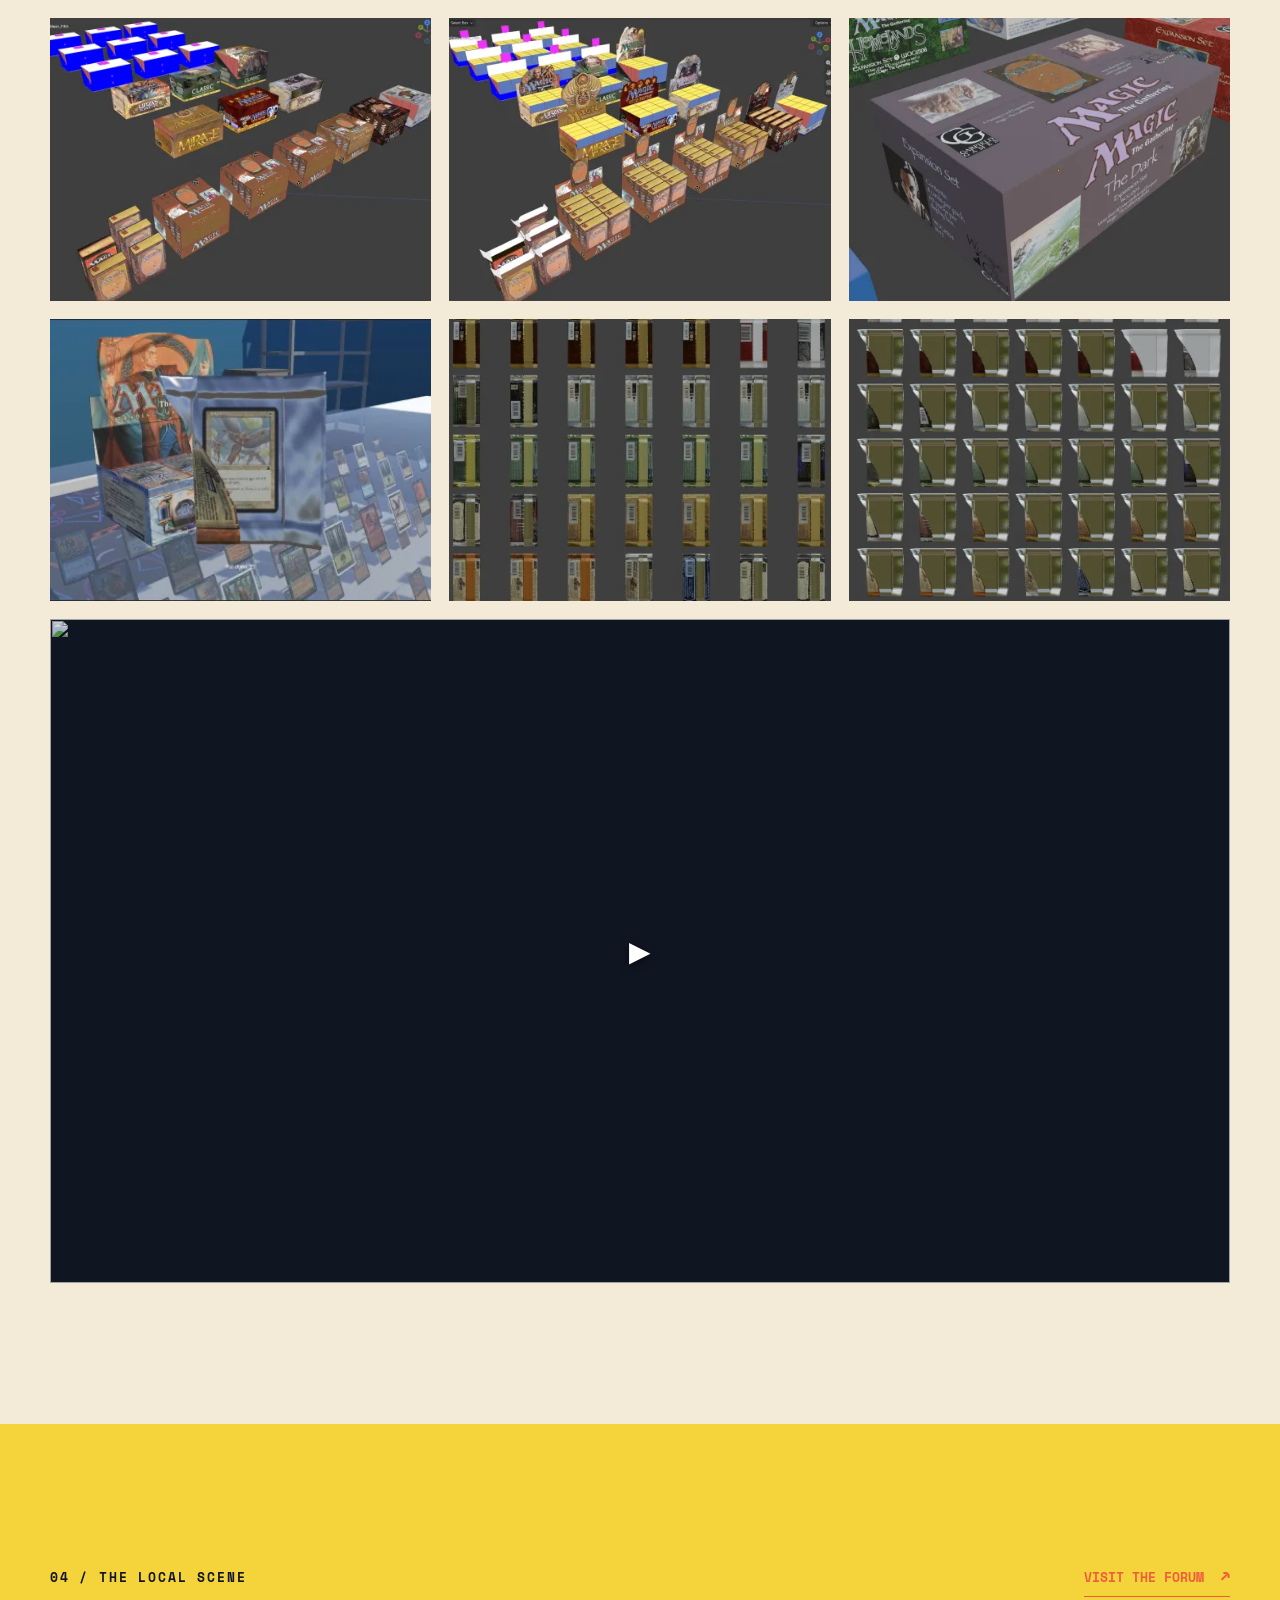
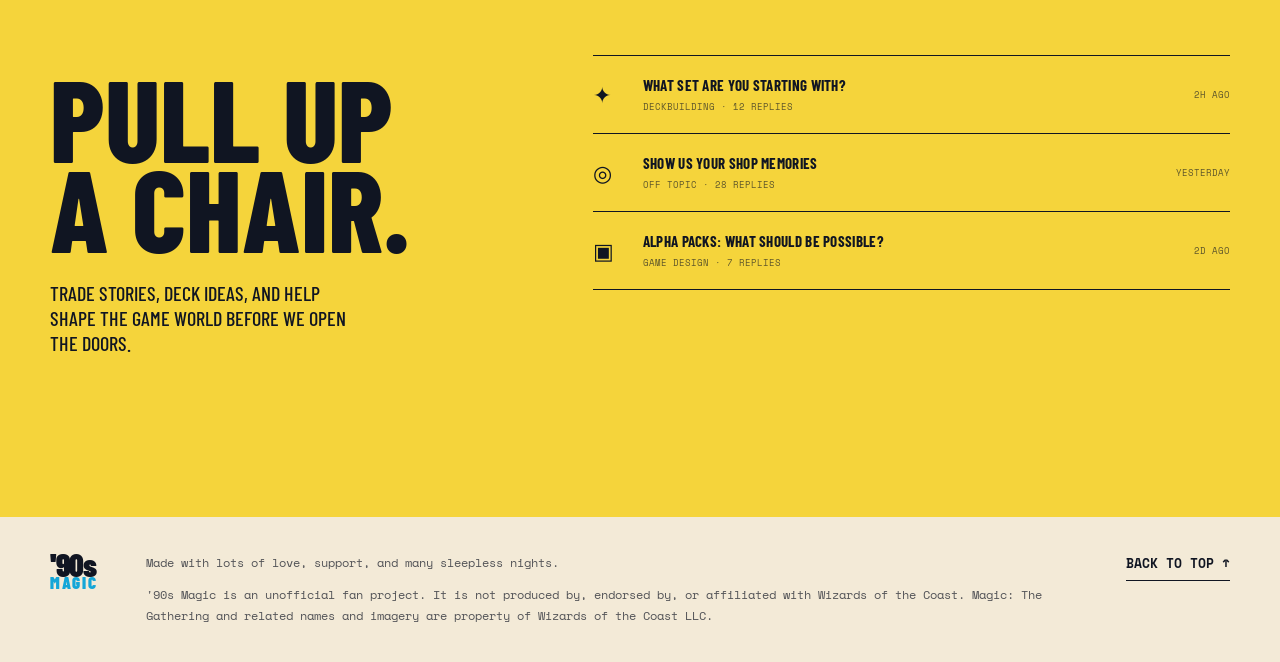
==== commit 805fa0c2: "Fixing YouTube video preview quality" ====
--- a/index.html
+++ b/index.html
@@ -97,7 +97,7 @@
       </div>
       <div class="media-video video-card__frame">
         <a class="video-card__link" href="https://www.youtube.com/watch?v=q1v_FvLDtvc" data-youtube="q1v_FvLDtvc" data-title="12 Deck Display Boxes &amp; Decks skinned &amp; animated" aria-label="Play video: 12 Deck Display Boxes and Decks skinned and animated" target="_blank" rel="noopener">
-          <img loading="lazy" decoding="async" src="https://i.ytimg.com/vi/q1v_FvLDtvc/hqdefault.jpg" alt="" width="480" height="360">
+          <img loading="lazy" decoding="async" src="https://i.ytimg.com/vi/q1v_FvLDtvc/maxresdefault.jpg" alt="" width="1280" height="720">
           <span class="video-card__play" aria-hidden="true">▶</span>
         </a>
       </div>
--- a/site.css
+++ b/site.css
@@ -86,10 +86,10 @@
 .post-card--blue { background: var(--blue); }
 .post-card--pink { color: var(--white); background: var(--pink); }
 .post-grid__status { grid-column: 1 / -1; margin: 0; color: var(--white); font: 13px/1.7 var(--mono); }
-.post-card__meta { display: flex; justify-content: space-between; font: 10px var(--mono); text-transform: uppercase; opacity: .74; }
-.post-card h3 { max-width: 330px; margin-top: 72px; font-size: clamp(30px, 3.4vw, 47px); line-height: .86; }
-.post-card p { max-width: 340px; margin-bottom: 0; font-size: 11px; line-height: 1.65; }
-.post-card__arrow { position: absolute; right: 22px; bottom: 17px; font-size: 28px; }
+.post-card__meta { display: flex; justify-content: space-between; font: 12px var(--mono); text-transform: uppercase; opacity: .74; }
+.post-card h3 { max-width: 330px; margin-top: 20px; font-size: clamp(30px, 3.4vw, 47px); line-height: .86; }
+.post-card p { max-width: 340px; margin-bottom: 0; font-size: 12px; line-height: 1.65; }
+.post-card__arrow { position: absolute; right: 22px; bottom: 17px; font-size: 34px; }
 
 .media { background: var(--paper); }
 .media__intro { display: grid; grid-template-columns: 1fr .5fr; align-items: end; gap: 10%; margin-top: 44px; }
@@ -295,7 +295,7 @@
 .blog-entry--pink summary:is(:hover, :focus-visible) .blog-entry__row { color: var(--yellow); }
 .blog-entry--featured summary:is(:hover, :focus-visible) .blog-entry__row { color: var(--pink); }
 @media (prefers-reduced-motion: reduce) { .blog-entry__row { transition: color .2s; } .blog-entry summary:is(:hover, :focus-visible) .blog-entry__row { transform: none; } }
-.blog-entry__meta { display: flex; justify-content: space-between; gap: 20px; font: 700 10px var(--mono); text-transform: uppercase; opacity: .8; }
+.blog-entry__meta { display: flex; justify-content: space-between; gap: 20px; font: 700 12px var(--mono); text-transform: uppercase; opacity: .8; }
 .blog-entry h2 { margin: 0; color: inherit; max-width: 760px; font-size: clamp(36px, 4vw, 58px); line-height: .86; }
 .blog-entry p { margin: 0; font-size: 13px; line-height: 1.7; }
 .blog-entry__toggle { display: inline-flex; align-items: center; justify-content: flex-end; flex: none; padding-bottom: .5em; font: 700 13px var(--mono); text-transform: uppercase; letter-spacing: .12em; white-space: nowrap; }
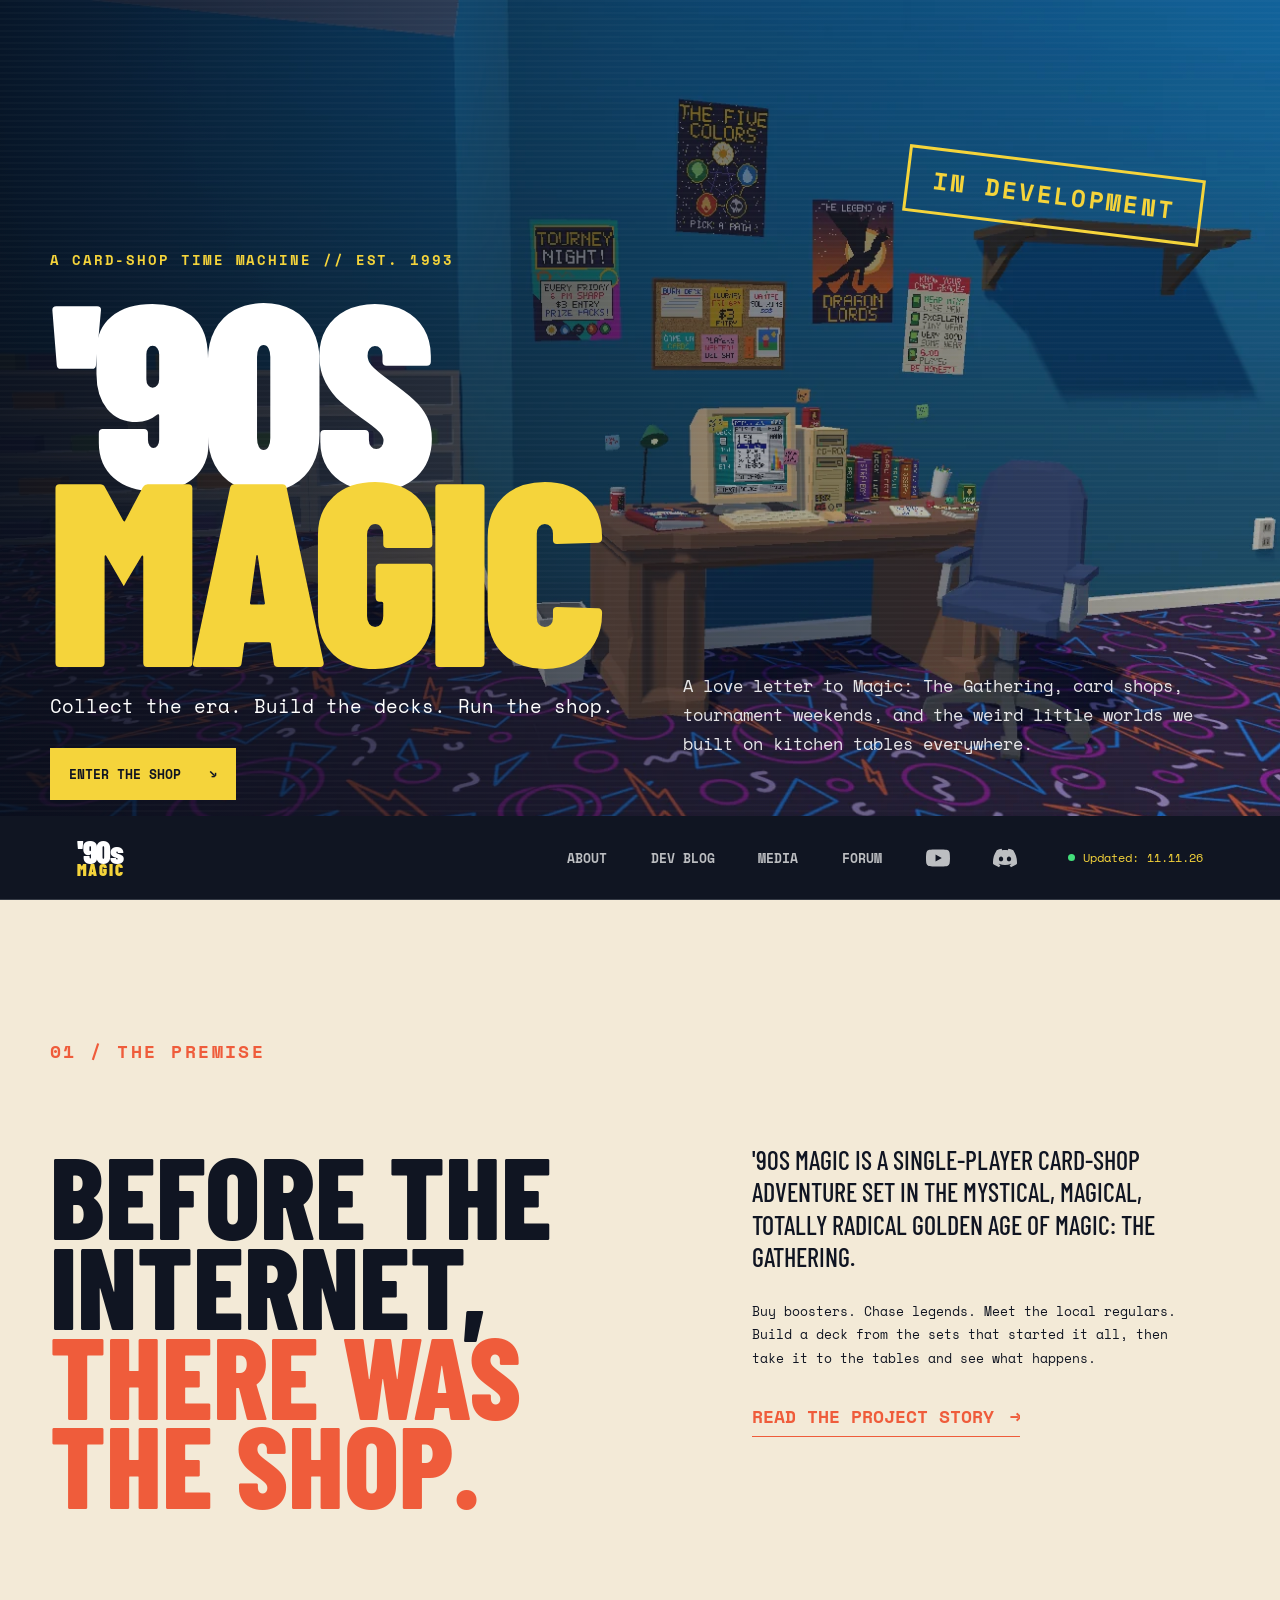
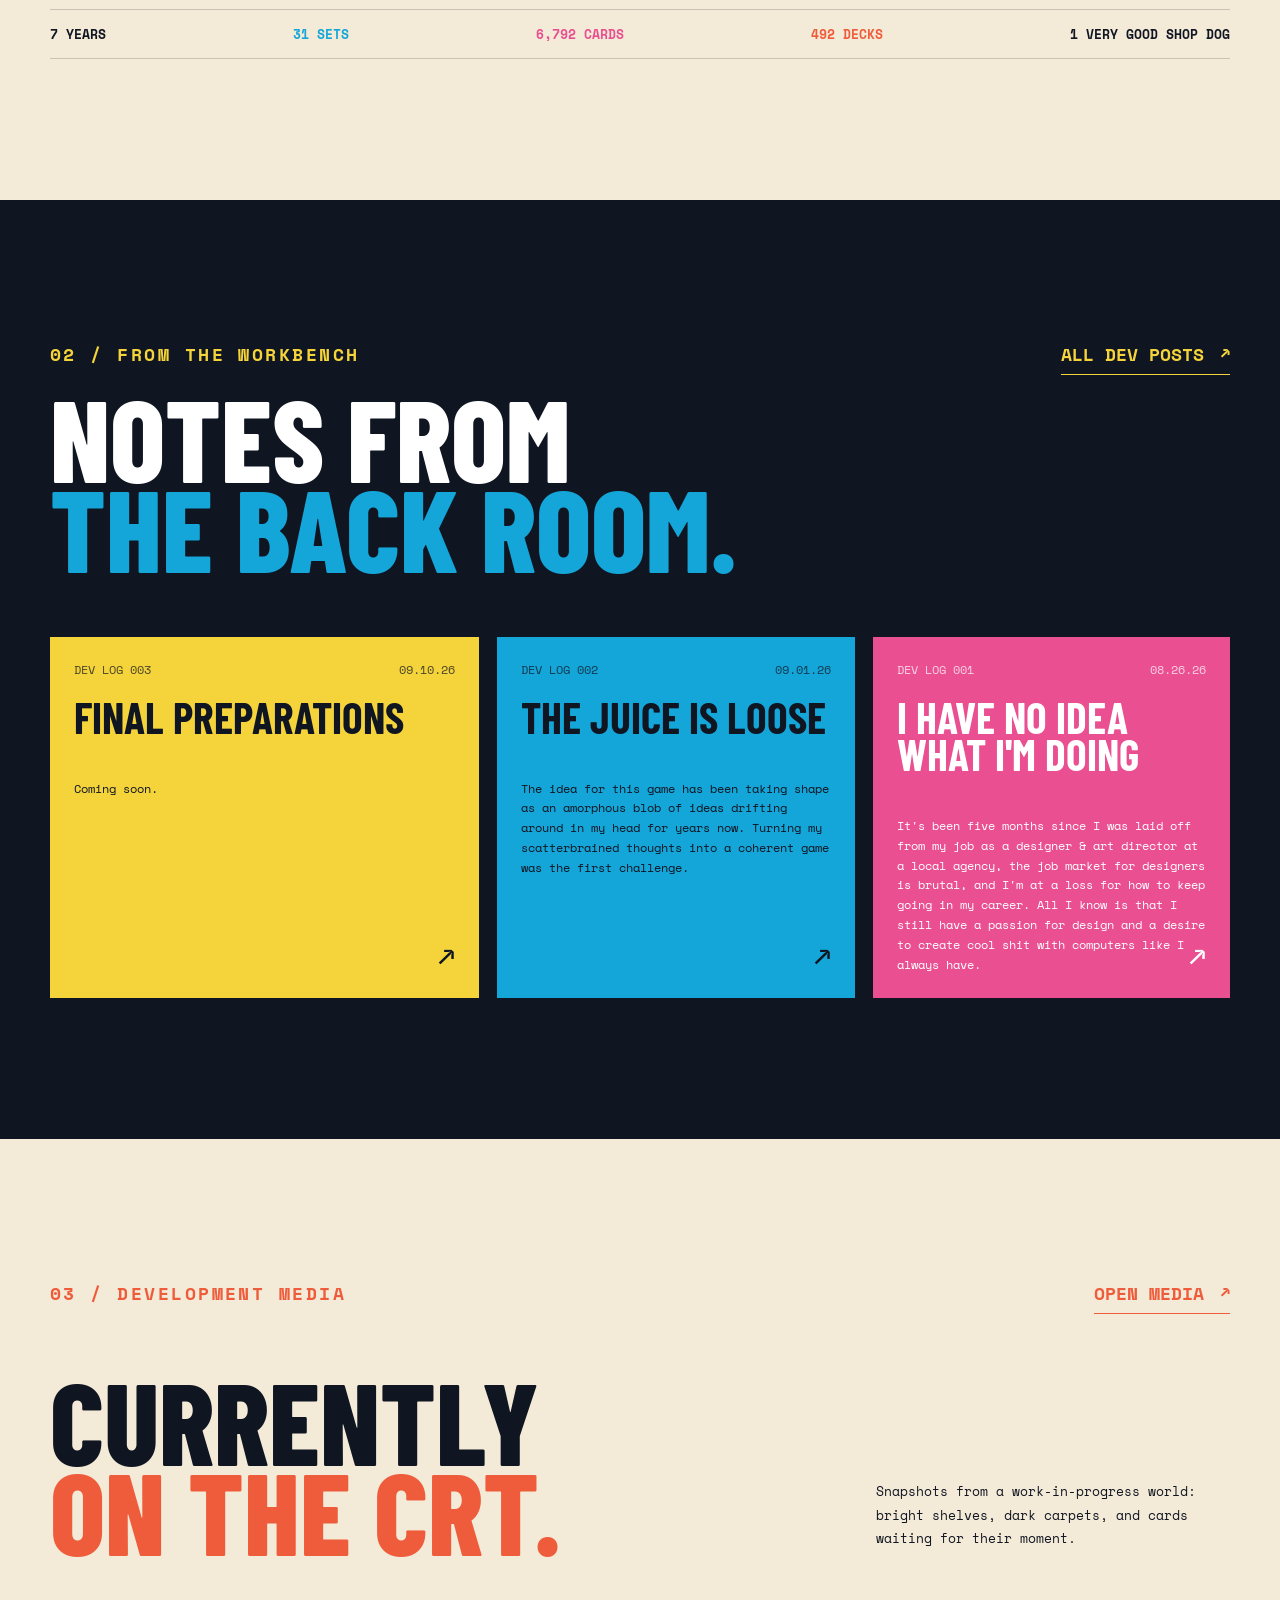
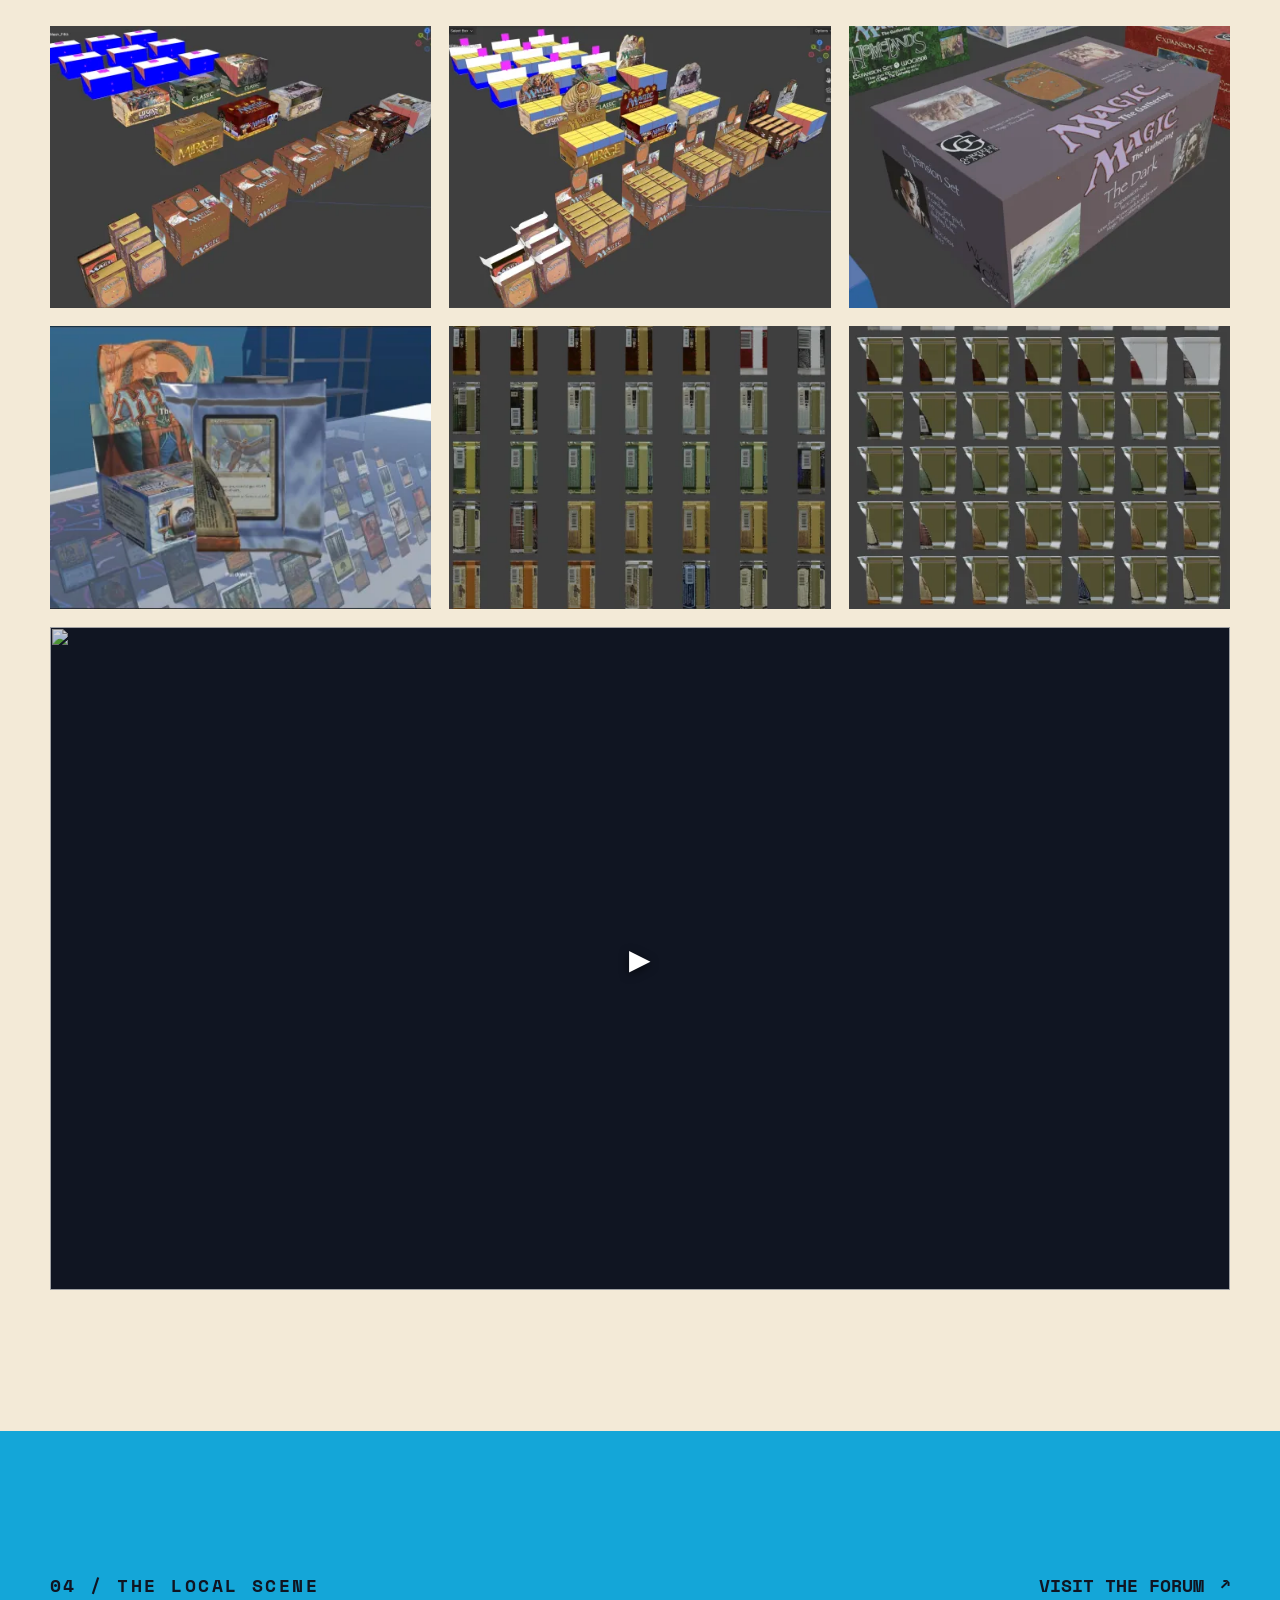
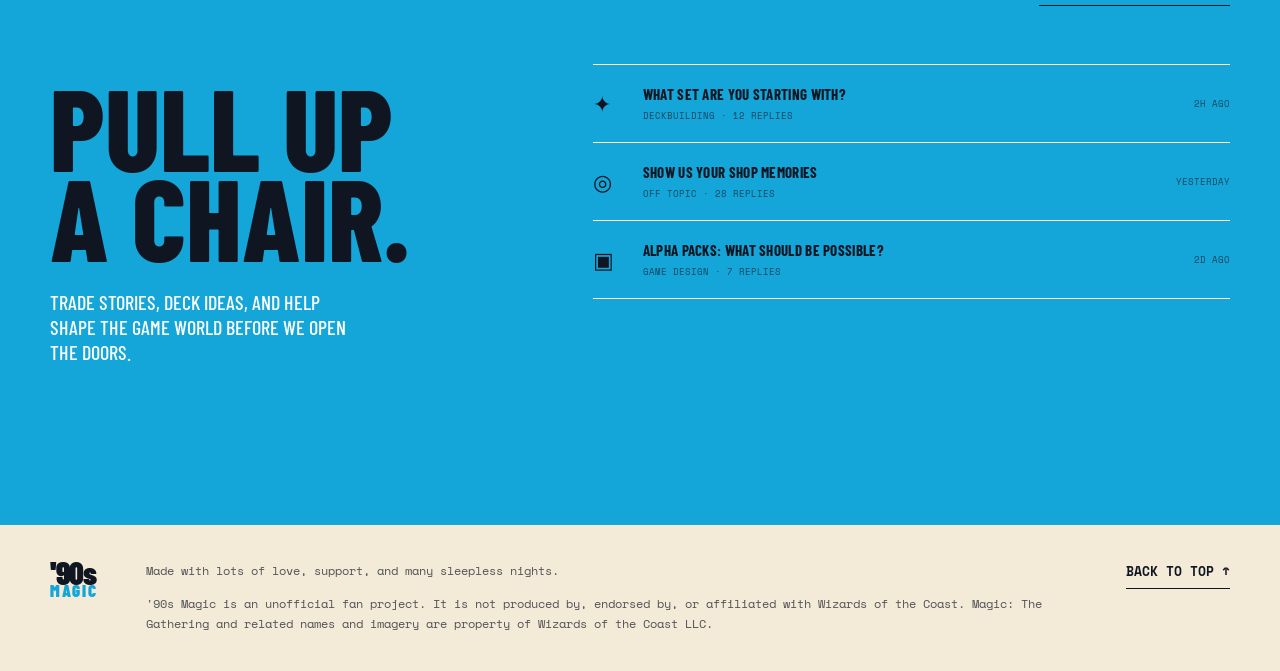
==== commit 7ed47f5d: "Changes to homepage colors, typography" ====
--- a/index.html
+++ b/index.html
@@ -103,7 +103,7 @@
       </div>
     </section>
 
-    <section class="forum section section--yellow" id="forum">
+    <section class="forum section section--blue" id="forum">
       <div class="page-width">
         <div class="section__head">
           <div class="section__label">04 / The local scene</div>
--- a/site.css
+++ b/site.css
@@ -33,7 +33,7 @@
 .hero__image { position: absolute; inset: 0; z-index: -3; background: linear-gradient(90deg, rgba(7, 12, 23, .9) 0%, rgba(7, 12, 23, .43) 52%, rgba(7, 12, 23, .14)), url("Assets/Screenshots/hero-shop-workbench.webp") 62% center / cover; filter: saturate(1.15); }
 .hero__scanlines { position: absolute; inset: 0; z-index: -2; pointer-events: none; opacity: .22; background: repeating-linear-gradient(0deg, transparent 0 4px, rgba(255,255,255,.16) 5px, transparent 6px); mix-blend-mode: screen; }
 .hero__content { padding-top: clamp(150px, 28vh, 280px); }
-.eyebrow, .section__label { font: 700 13px/1.2 var(--mono); letter-spacing: .14em; text-transform: uppercase; }
+.eyebrow, .section__label { font: 700 1.1rem/1.2 var(--mono); letter-spacing: .14em; text-transform: uppercase; }
 .eyebrow { color: var(--yellow); font-size: 11px; }
 h1, h2, h3, p { margin-top: 0; }
 h1, h2, h3 { font-family: var(--display); letter-spacing: 0; text-transform: uppercase; }
@@ -65,7 +65,7 @@
 .section__head { display: flex; justify-content: space-between; align-items: baseline; gap: 20px; }
 h2 { margin: 18px 0 0; font-size: clamp(58px, 9vw, 120px); line-height: .78; font-weight: 800; }
 h2 span { color: var(--red); }
-.text-link { display: inline-flex; align-items: center; gap: 16px; padding-bottom: 7px; color: var(--red); font: 700 13px var(--mono); border-bottom: 1px solid currentColor; text-transform: uppercase; white-space: nowrap; }
+.text-link { display: inline-flex; align-items: center; gap: 16px; padding-bottom: 7px; color: var(--red); font: 700 1.1rem var(--mono); border-bottom: 1px solid currentColor; text-transform: uppercase; white-space: nowrap; }
 .text-link span { font-size: 17px; }
 .about__grid { display: grid; grid-template-columns: 1.1fr .9fr; gap: 10%; margin-top: 70px; }
 .about__copy { padding-top: 12px; max-width: 430px; font-size: 13px; line-height: 1.8; }
@@ -101,11 +101,15 @@
 
 .section--yellow { background: var(--yellow); }
 .section--yellow .section__label { color: var(--ink); }
+.section--blue { background: var(--blue); }
+.section--blue .section__label { color: var(--white); }
+.forum .section__label { color: var(--ink); }
+.forum .section__head .text-link { color: var(--ink); }
 .forum__grid { display: grid; grid-template-columns: .8fr 1.2fr; gap: 10%; margin-top: 58px; }
 .forum__grid h2 span { color: var(--pink); }
-.forum__grid .lede { max-width: 300px; margin-top: 28px; font-size: 20px; }
-.forum-list { border-top: 1px solid var(--ink); }
-.forum-row { display: grid; grid-template-columns: 36px 1fr auto; align-items: center; gap: 14px; padding: 20px 0; border-bottom: 1px solid var(--ink); }
+.forum__grid .lede { max-width: 300px; margin-top: 28px; color: var(--white); font-size: 20px; }
+.forum-list { border-top: 1px solid var(--white); }
+.forum-row { display: grid; grid-template-columns: 36px 1fr auto; align-items: center; gap: 14px; padding: 20px 0; border-bottom: 1px solid var(--white); }
 .forum-row__icon { font-size: 22px; }
 .forum-row strong, .forum-row small { display: block; }
 .forum-row strong { font: 700 15px var(--display); letter-spacing: .02em; text-transform: uppercase; }
@@ -315,6 +319,8 @@
 .text-link, .footer__top, .site-nav__links a, .site-nav__status, .site-nav__brand, .footer__logo, .forum-row strong { transition: color .2s, transform .2s, opacity .2s; }
 .text-link:is(:hover, :focus-visible), .footer__top:is(:hover, :focus-visible), .site-nav__links a:is(:hover, :focus-visible), .site-nav__status:is(:hover, :focus-visible), .site-nav__brand:is(:hover, :focus-visible), .site-nav__brand:is(:hover, :focus-visible) span, .footer__logo:is(:hover, :focus-visible), .footer__logo:is(:hover, :focus-visible) span, .forum-row:is(:hover, :focus-visible) strong { color: var(--blue); opacity: 1; }
 .text-link:is(:hover, :focus-visible), .footer__top:is(:hover, :focus-visible), .site-nav__links a:is(:hover, :focus-visible), .site-nav__status:is(:hover, :focus-visible), .site-nav__brand:is(:hover, :focus-visible), .footer__logo:is(:hover, :focus-visible), .forum-row:is(:hover, :focus-visible) strong { transform: translate(3px, -3px); }
+.forum .section__head .text-link:is(:hover, :focus-visible),
+.forum-row:is(:hover, :focus-visible) strong { color: var(--white); }
 /* Brand colors for the social icons */
 .site-nav__links a.site-nav__icon[href*="youtube.com"]:is(:hover, :focus-visible) { color: var(--youtube); }
 .site-nav__links a.site-nav__icon[href*="discord.gg"]:is(:hover, :focus-visible) { color: var(--discord); }
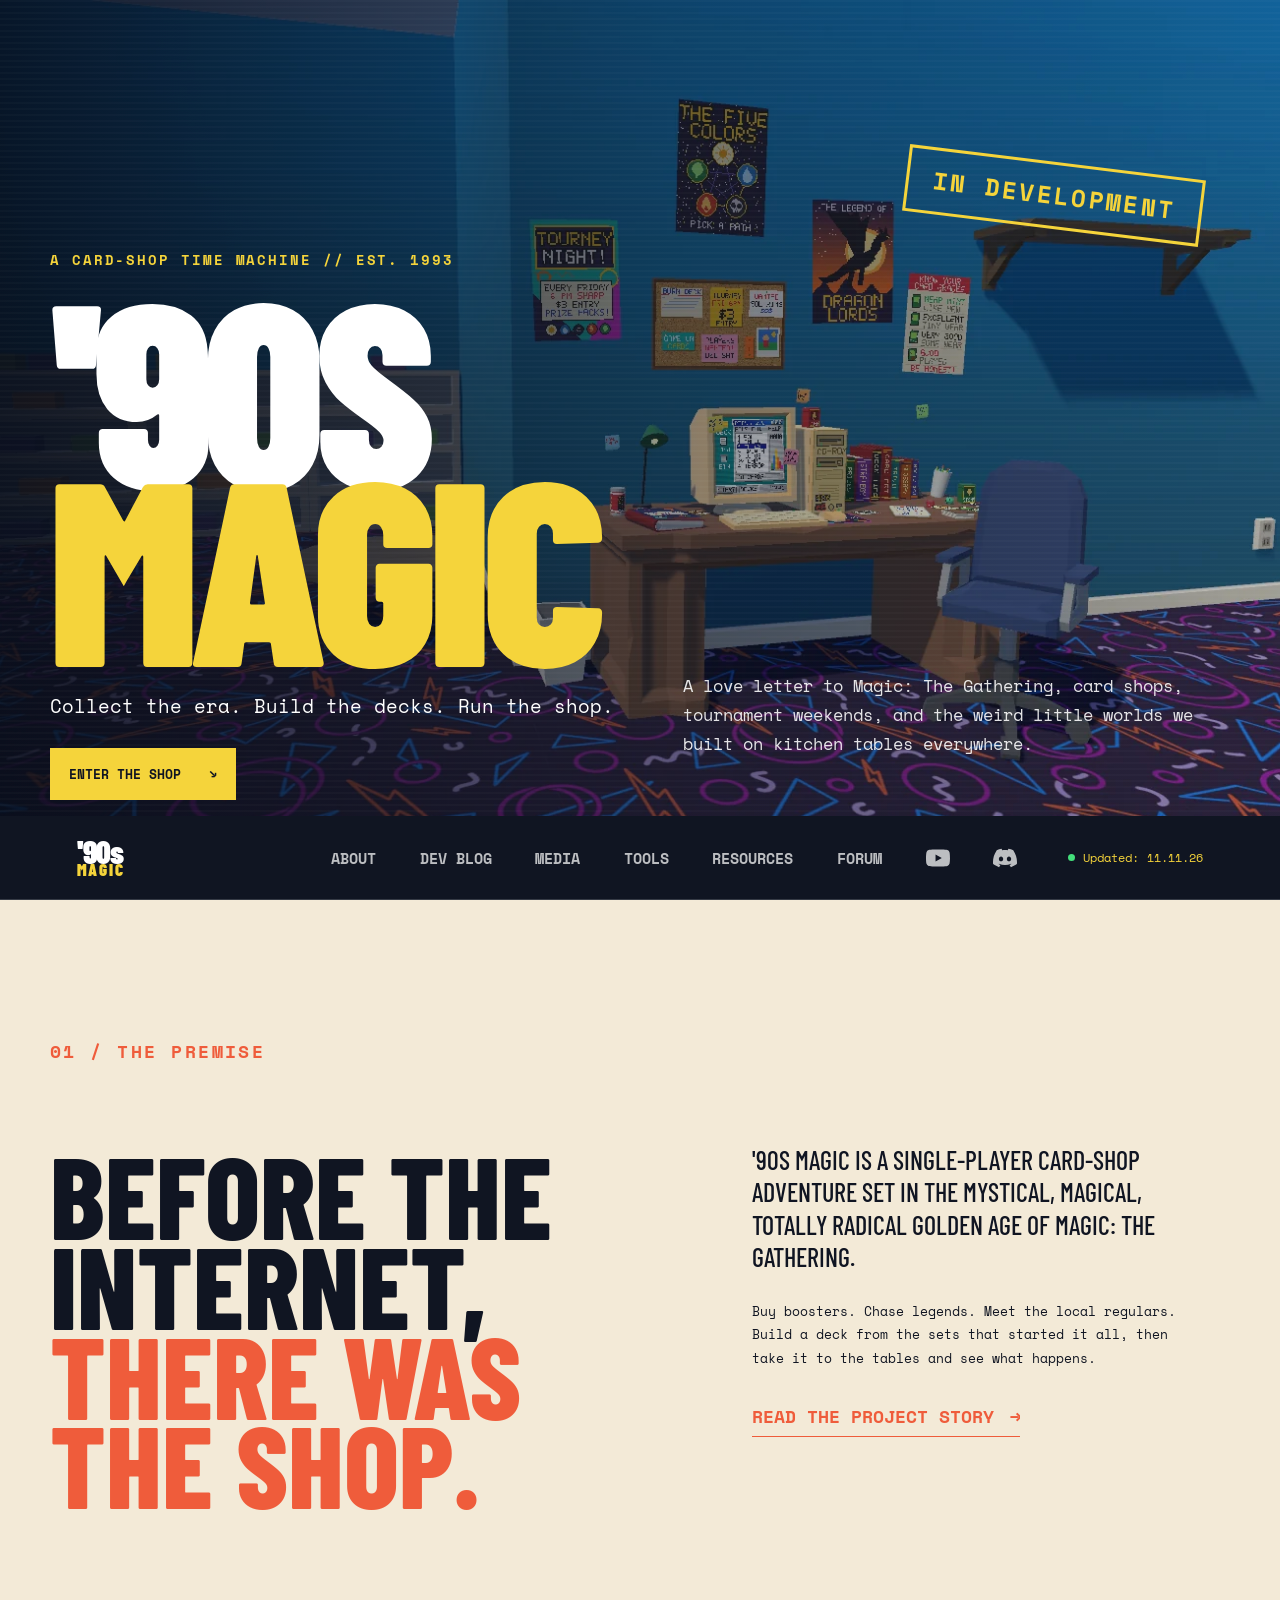
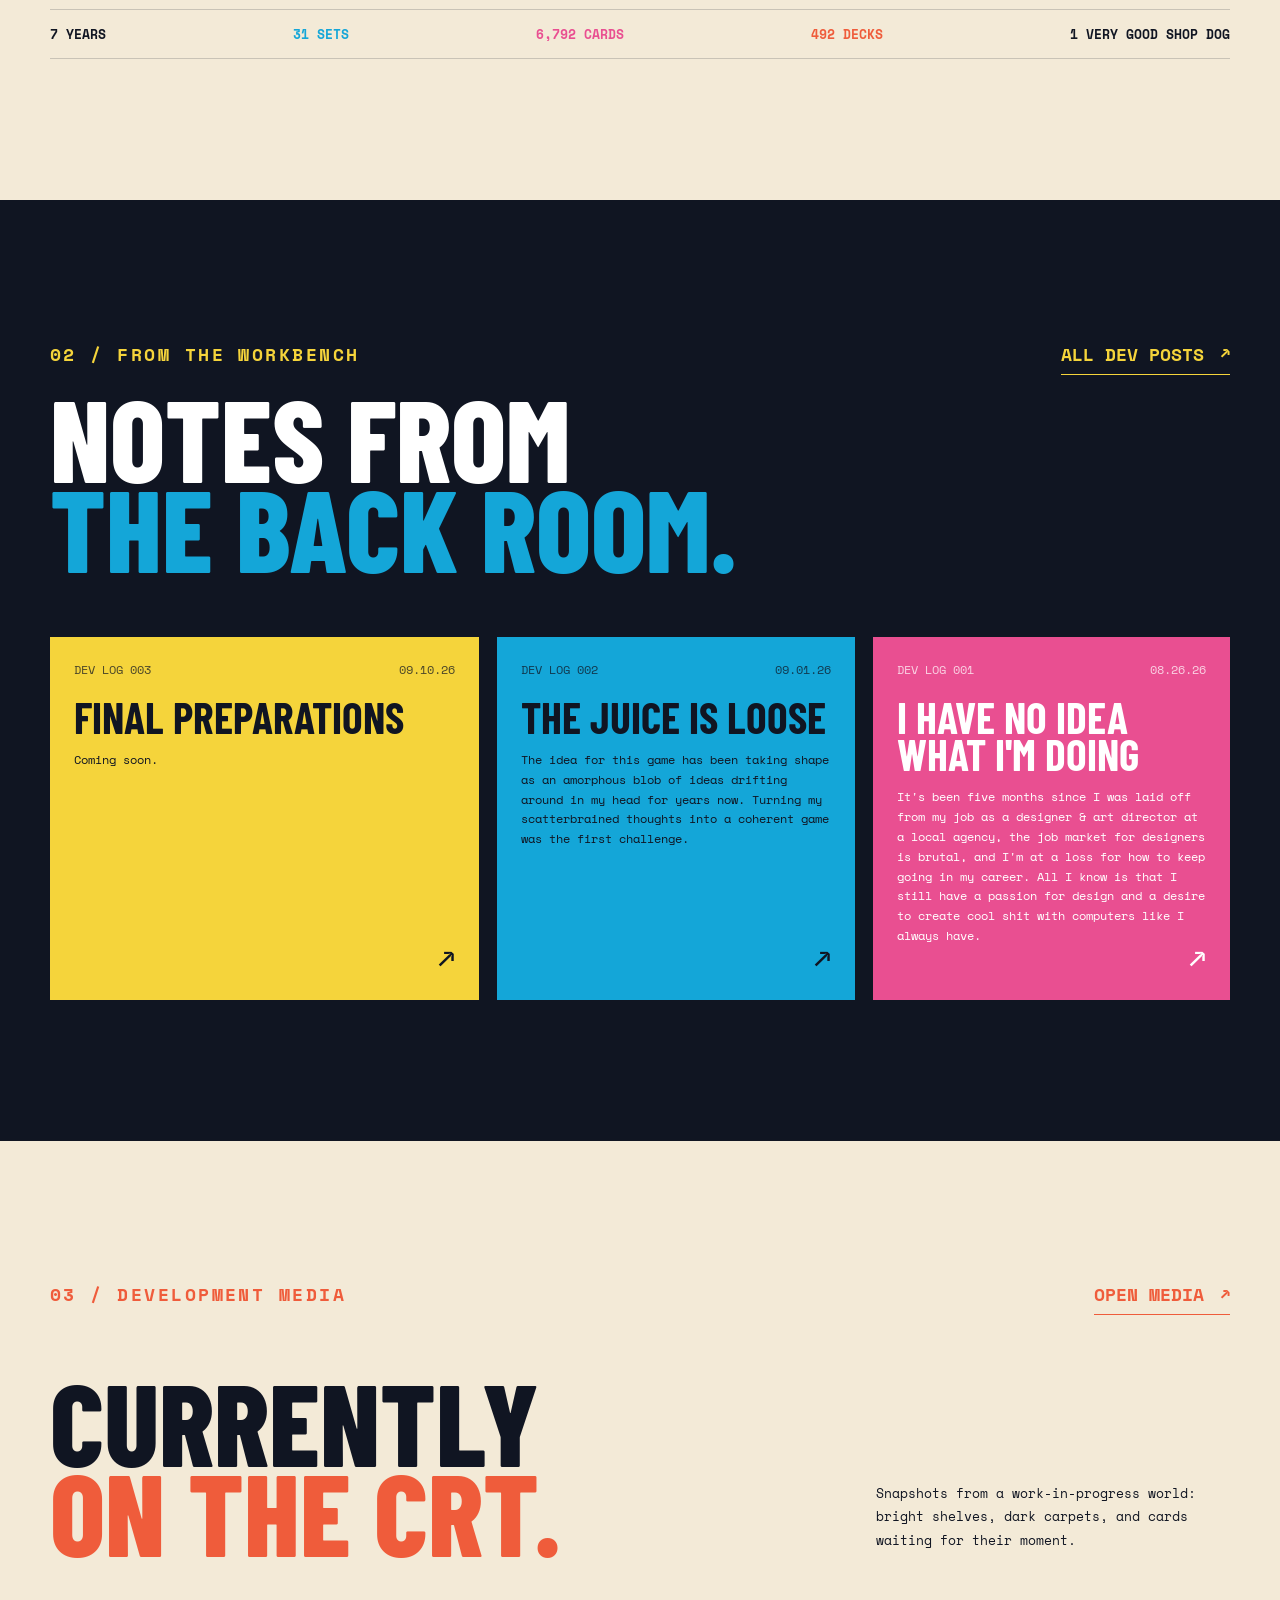
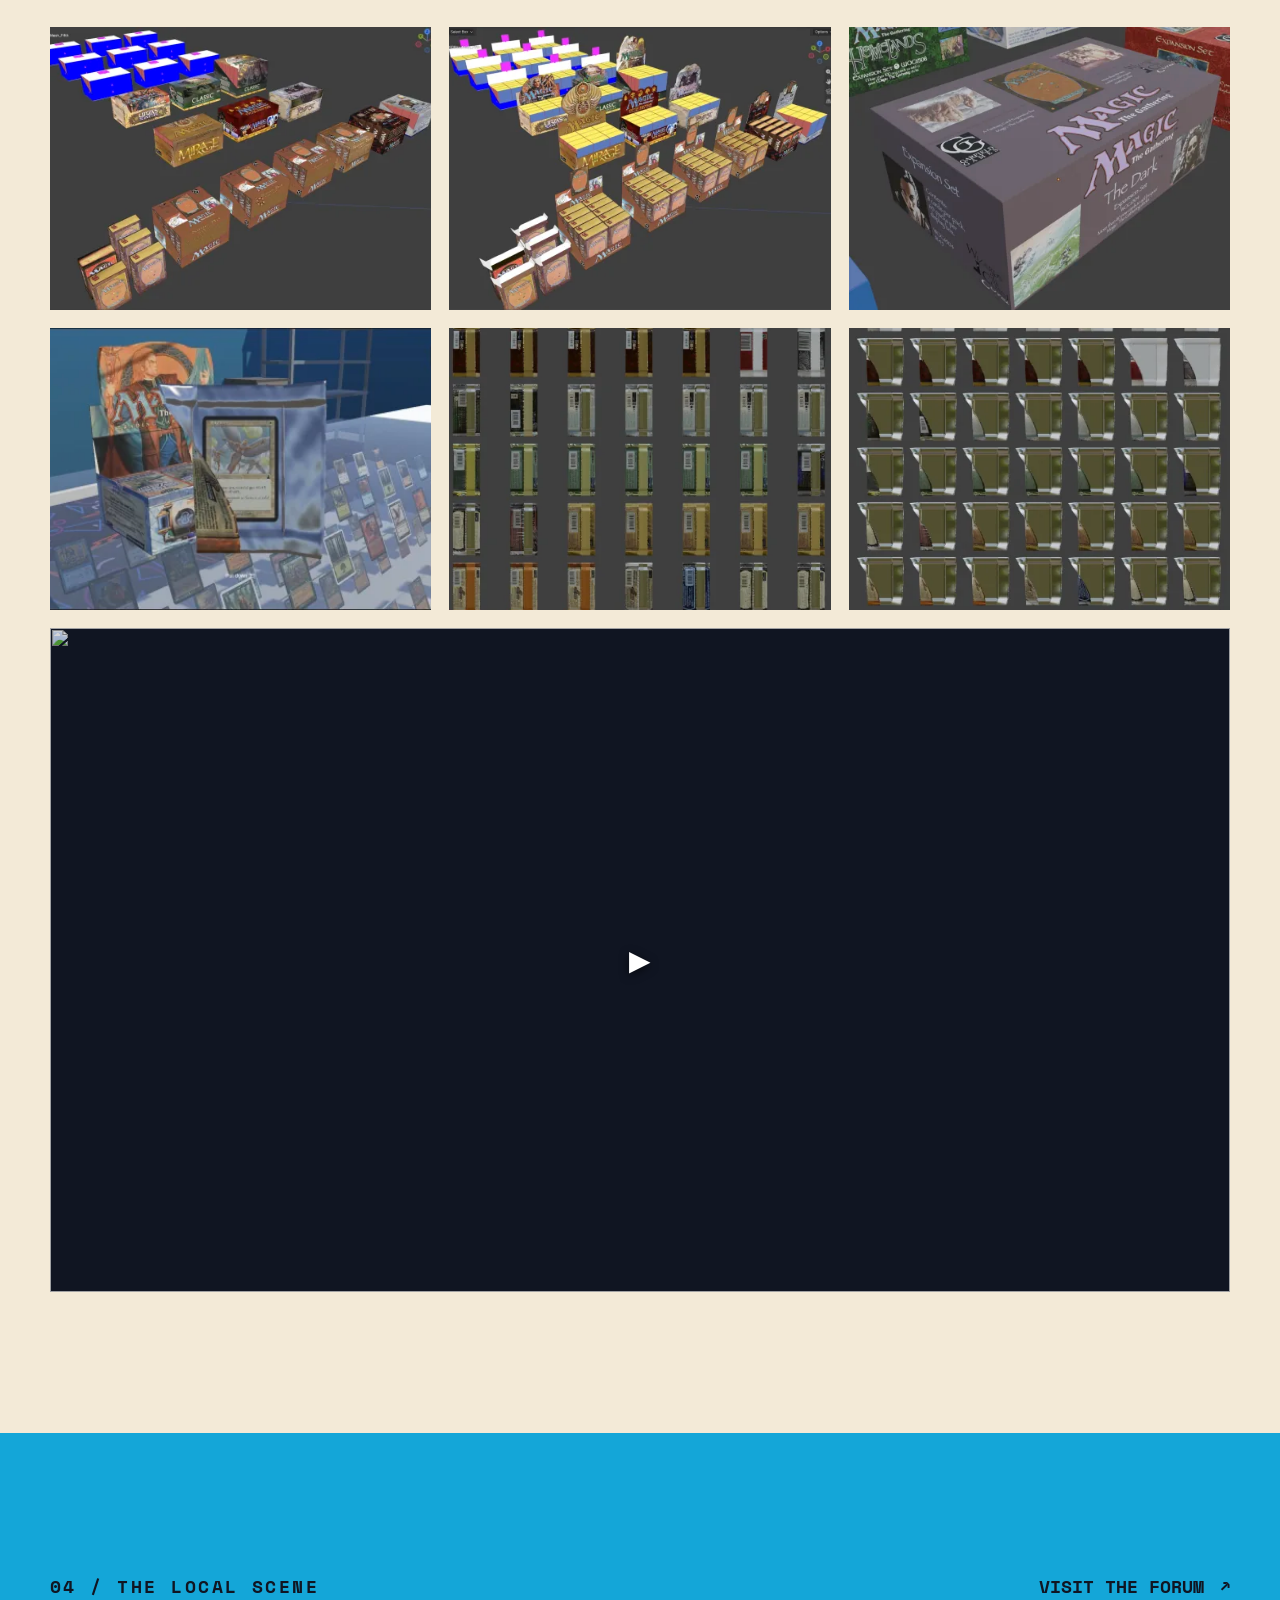
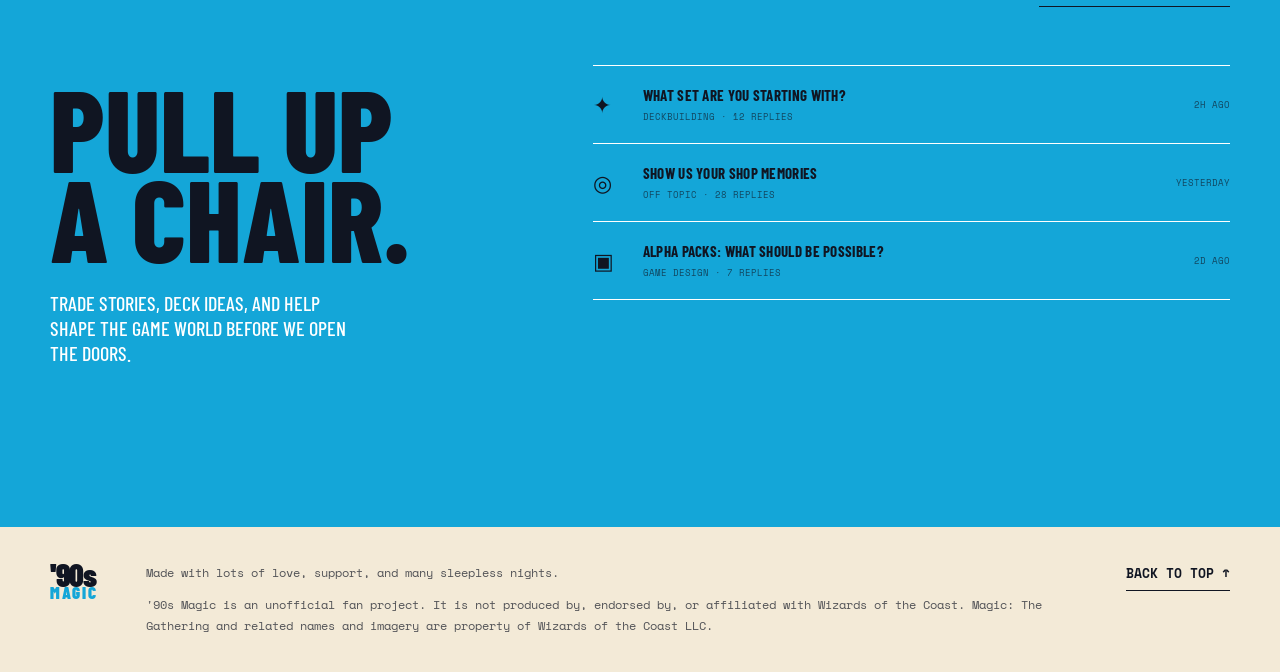
==== commit bbe318d0: "Changes to homepage, site nav, adding Tools + Resources to nav," ====
--- a/index.html
+++ b/index.html
@@ -34,18 +34,7 @@
     <p class="hero__caption">A love letter to Magic: The Gathering, card shops, tournament weekends, and the weird little worlds we built on kitchen tables everywhere.</p>
   </header>
 
-  <nav class="site-nav" aria-label="Main navigation">
-    <a class="site-nav__brand" href="https://wrongwaygames.com" aria-label="90s Magic home">'90s<span>MAGIC</span></a>
-    <div class="site-nav__links">
-      <a href="#about">About</a>
-      <a href="#blog">Dev blog</a>
-      <a href="#media">Media</a>
-      <a href="https://90smagic.proboards.com/" target="_blank" rel="noopener">Forum</a>
-      <a class="site-nav__icon" href="https://www.youtube.com/@90sMagic-Game" target="_blank" rel="noopener" aria-label="YouTube channel"><svg viewBox="0 0 24 24" width="24" height="24" fill="currentColor" aria-hidden="true" focusable="false"><path d="M23.498 6.186a3.016 3.016 0 0 0-2.122-2.136C19.505 3.545 12 3.545 12 3.545s-7.505 0-9.377.505A3.017 3.017 0 0 0 .502 6.186C0 8.07 0 12 0 12s0 3.93.502 5.814a3.016 3.016 0 0 0 2.122 2.136c1.871.505 9.376.505 9.376.505s7.505 0 9.377-.505a3.015 3.015 0 0 0 2.122-2.136C24 15.93 24 12 24 12s0-3.93-.502-5.814zM9.545 15.568V8.432L15.818 12l-6.273 3.568z"/></svg></a>
-      <a class="site-nav__icon" href="https://discord.gg/QaHKRjDMX" target="_blank" rel="noopener" aria-label="Discord server"><svg viewBox="0 0 24 24" width="24" height="24" fill="currentColor" aria-hidden="true" focusable="false"><path d="M20.317 4.3698a19.7913 19.7913 0 00-4.8851-1.5152.0741.0741 0 00-.0785.0371c-.211.3753-.4447.8648-.6083 1.2495-1.8447-.2762-3.68-.2762-5.4868 0-.1636-.3933-.4058-.8742-.6177-1.2495a.077.077 0 00-.0785-.037 19.7363 19.7363 0 00-4.8852 1.515.0699.0699 0 00-.0321.0277C.5334 9.0458-.319 13.5799.0992 18.0578a.0824.0824 0 00.0312.0561c2.0528 1.5076 4.0413 2.4228 5.9929 3.0294a.0777.0777 0 00.0842-.0276c.4616-.6304.8731-1.2952 1.226-1.9942a.076.076 0 00-.0416-.1057c-.6528-.2476-1.2743-.5495-1.8722-.8923a.077.077 0 01-.0076-.1277c.1258-.0943.2517-.1923.3718-.2914a.0743.0743 0 01.0776-.0105c3.9278 1.7933 8.18 1.7933 12.0614 0a.0739.0739 0 01.0785.0095c.1202.099.246.1981.3728.2924a.077.077 0 01-.0066.1276 12.2986 12.2986 0 01-1.873.8914.0766.0766 0 00-.0407.1067c.3604.698.7719 1.3628 1.225 1.9932a.076.076 0 00.0842.0286c1.961-.6067 3.9495-1.5219 6.0023-3.0294a.077.077 0 00.0313-.0552c.5004-5.177-.8382-9.6739-3.5485-13.6604a.061.061 0 00-.0312-.0286zM8.02 15.3312c-1.1825 0-2.1569-1.0857-2.1569-2.419 0-1.3332.9555-2.4189 2.157-2.4189 1.2108 0 2.1757 1.0952 2.1568 2.419 0 1.3332-.9555 2.4189-2.1569 2.4189zm7.9748 0c-1.1825 0-2.1569-1.0857-2.1569-2.419 0-1.3332.9554-2.4189 2.1569-2.4189 1.2108 0 2.1757 1.0952 2.1568 2.419 0 1.3332-.946 2.4189-2.1568 2.4189z"/></svg></a>
-    </div>
-    <a class="site-nav__status" href="https://wrongwaygames.com/blog"><span></span> Updated: <time data-updated>10.7.26</time></a>
-  </nav>
+  <script src="site-nav.js" data-nav="home"></script>
 
   <main>
     <section class="about section page-width" id="about">
--- a/site.css
+++ b/site.css
@@ -53,8 +53,9 @@
 .site-nav__brand, .footer__logo { display: flex; flex-direction: column; font: 900 32px/.72 var(--display); letter-spacing: -.04em; }
 .site-nav__brand span { color: var(--yellow); font-size: 17px; letter-spacing: .1em; }
 .footer__logo span { color: var(--blue); font-size: 17px; letter-spacing: .1em; }
-.site-nav__links { display: flex; align-items: center; gap: clamp(16px, 3.4vw, 44px); margin-left: auto; margin-right: clamp(18px, 4vw, 64px); font: 700 13px var(--mono); text-transform: uppercase; }
+.site-nav__links { display: flex; align-items: center; gap: clamp(16px, 3.4vw, 44px); margin-left: auto; margin-right: clamp(18px, 4vw, 64px); font: 700 15px var(--mono); text-transform: uppercase; }
 .site-nav__links a { opacity: .72; }
+.site-nav__placeholder { opacity: .72; }
 .site-nav__icon { display: inline-flex; }
 .site-nav__icon svg { display: block; width: 24px; height: 24px; }
 .site-nav__status { display: flex; align-items: center; gap: 8px; font: 12px var(--mono); color: var(--yellow); white-space: nowrap; }
@@ -82,13 +83,15 @@
 .text-link--light { color: var(--yellow); }
 .blog h2 span { color: var(--blue); }
 .post-grid { display: grid; grid-template-columns: 1.2fr 1fr 1fr; gap: 18px; margin-top: 64px; }
-.post-card { position: relative; min-height: 310px; padding: 24px; color: var(--ink); background: var(--yellow); }
+.post-card { position: relative; display: block; min-height: 310px; padding: 24px; color: var(--ink); background: var(--yellow); transition: transform .2s; }
+.post-card:hover { transform: translate(3px, -3px); }
+.post-card:focus-visible { outline: 3px solid currentColor; outline-offset: 3px; }
 .post-card--blue { background: var(--blue); }
 .post-card--pink { color: var(--white); background: var(--pink); }
 .post-grid__status { grid-column: 1 / -1; margin: 0; color: var(--white); font: 13px/1.7 var(--mono); }
 .post-card__meta { display: flex; justify-content: space-between; font: 12px var(--mono); text-transform: uppercase; opacity: .74; }
-.post-card h3 { max-width: 330px; margin-top: 20px; font-size: clamp(30px, 3.4vw, 47px); line-height: .86; }
-.post-card p { max-width: 340px; margin-bottom: 0; font-size: 12px; line-height: 1.65; }
+.post-card h3 { max-width: 330px; margin-top: 20px; margin-bottom: 15px; font-size: clamp(30px, 3.4vw, 47px); line-height: .86; }
+.post-card p { max-width: 340px; margin-bottom: 30px; font-size: 12px; line-height: 1.65; }
 .post-card__arrow { position: absolute; right: 22px; bottom: 17px; font-size: 34px; }
 
 .media { background: var(--paper); }
@@ -96,7 +99,8 @@
 .media__intro p { max-width: 330px; margin-bottom: 5px; font-size: 13px; line-height: 1.8; }
 .media-grid { display: grid; grid-template-columns: repeat(3, minmax(0, 1fr)); gap: 18px; margin-top: 70px; }
 .media-tile { display: block; margin: 0; background: var(--ink); cursor: zoom-in; line-height: 0; }
-.media-tile img { display: block; width: 100%; height: auto; aspect-ratio: 1.35; object-fit: cover; filter: saturate(1.1); }
+.media-tile img { display: block; width: 100%; height: auto; aspect-ratio: 1.35; object-fit: cover; filter: saturate(1.1); transition: filter .2s; }
+.media-tile:is(:hover, :focus-visible) img { filter: saturate(1.1) brightness(.7); }
 .media-video { margin-top: 18px; }
 
 .section--yellow { background: var(--yellow); }
@@ -320,7 +324,7 @@
 .text-link:is(:hover, :focus-visible), .footer__top:is(:hover, :focus-visible), .site-nav__links a:is(:hover, :focus-visible), .site-nav__status:is(:hover, :focus-visible), .site-nav__brand:is(:hover, :focus-visible), .site-nav__brand:is(:hover, :focus-visible) span, .footer__logo:is(:hover, :focus-visible), .footer__logo:is(:hover, :focus-visible) span, .forum-row:is(:hover, :focus-visible) strong { color: var(--blue); opacity: 1; }
 .text-link:is(:hover, :focus-visible), .footer__top:is(:hover, :focus-visible), .site-nav__links a:is(:hover, :focus-visible), .site-nav__status:is(:hover, :focus-visible), .site-nav__brand:is(:hover, :focus-visible), .footer__logo:is(:hover, :focus-visible), .forum-row:is(:hover, :focus-visible) strong { transform: translate(3px, -3px); }
 .forum .section__head .text-link:is(:hover, :focus-visible),
-.forum-row:is(:hover, :focus-visible) strong { color: var(--white); }
+.forum-row:is(:hover, :focus-visible) strong { color: var(--yellow); }
 /* Brand colors for the social icons */
 .site-nav__links a.site-nav__icon[href*="youtube.com"]:is(:hover, :focus-visible) { color: var(--youtube); }
 .site-nav__links a.site-nav__icon[href*="discord.gg"]:is(:hover, :focus-visible) { color: var(--discord); }
@@ -335,11 +339,17 @@
 .about-sec__label { margin: 0 0 24px; color: var(--yellow); font: 700 1.2rem/1.4 var(--mono); letter-spacing: .14em; text-transform: uppercase; }
 .about-sec__copy p { margin: 0 0 18px; color: var(--white); font: 16px/1.85 var(--mono); }
 .about-sec__copy p:last-child { margin-bottom: 0; }
+.about-me .about-game__head { margin-bottom: 2rem; }
+.about-me__portrait { display: block; float: right; width: 30%; margin: 0 0 1rem 2rem; cursor: zoom-in; }
+.about-me__portrait img { width: 100%; height: auto; }
 .about-sec--fig .about-sec__body { display: grid; grid-template-columns: minmax(0, 3fr) minmax(0, 2fr); gap: 0; align-items: start; }
 .about-sec--fig .about-sec__copy { padding-right: 56px; }
 .about-sec__fig { margin: 0; background: #000; }
 .about-sec__fig img { width: 100%; aspect-ratio: 16 / 9; object-fit: cover; }
 .about-sec__fig figcaption { padding: 10px 12px; color: var(--yellow); font: 11px var(--mono); text-transform: uppercase; letter-spacing: .08em; }
+.about-collection-images { display: flex; flex-wrap: wrap; align-items: flex-start; gap: 1rem; margin-top: 30px; }
+.about-collection-images a { flex: 0 1 calc((100% - 2rem) / 3); cursor: zoom-in; }
+.about-collection-images img { width: 100%; height: auto; }
 @media (max-width: 960px) {
   .about-sec--fig .about-sec__body { grid-template-columns: 1fr; gap: 28px; }
   .about-sec--fig .about-sec__copy { padding-right: 0; }
@@ -348,6 +358,8 @@
   .about-sec { padding-top: 28px; margin-top: 28px; }
   .about-sec__label { margin-bottom: 16px; }
   .about-sec__copy p { font-size: 15px; }
+  .about-me__portrait { float: none; width: 100%; max-width: 360px; margin: 0 0 1rem; }
+  .about-collection-images a { flex-basis: calc((100% - 1rem) / 2); }
 }
 
 @media (min-width: 721px) {
@@ -363,7 +375,7 @@
   .hero__stamp { top: 96px; right: 18px; padding: 10px 14px; font-size: 14px; border-width: 2px; }
   .hero__caption { right: 16px; bottom: 112px; width: 50%; font-size: 12.5px; }
   .site-nav { min-height: 68px; padding: 0 16px; }
-  .site-nav__links { gap: 12px; margin: 0 0 0 auto; font-size: 11px; }
+  .site-nav__links { gap: 12px; margin: 0 0 0 auto; font-size: 13px; }
   .site-nav__brand, .site-nav__status { display: none; }
   .about__grid, .media__intro, .forum__grid { grid-template-columns: 1fr; gap: 30px; }
   .about__grid { margin-top: 48px; }
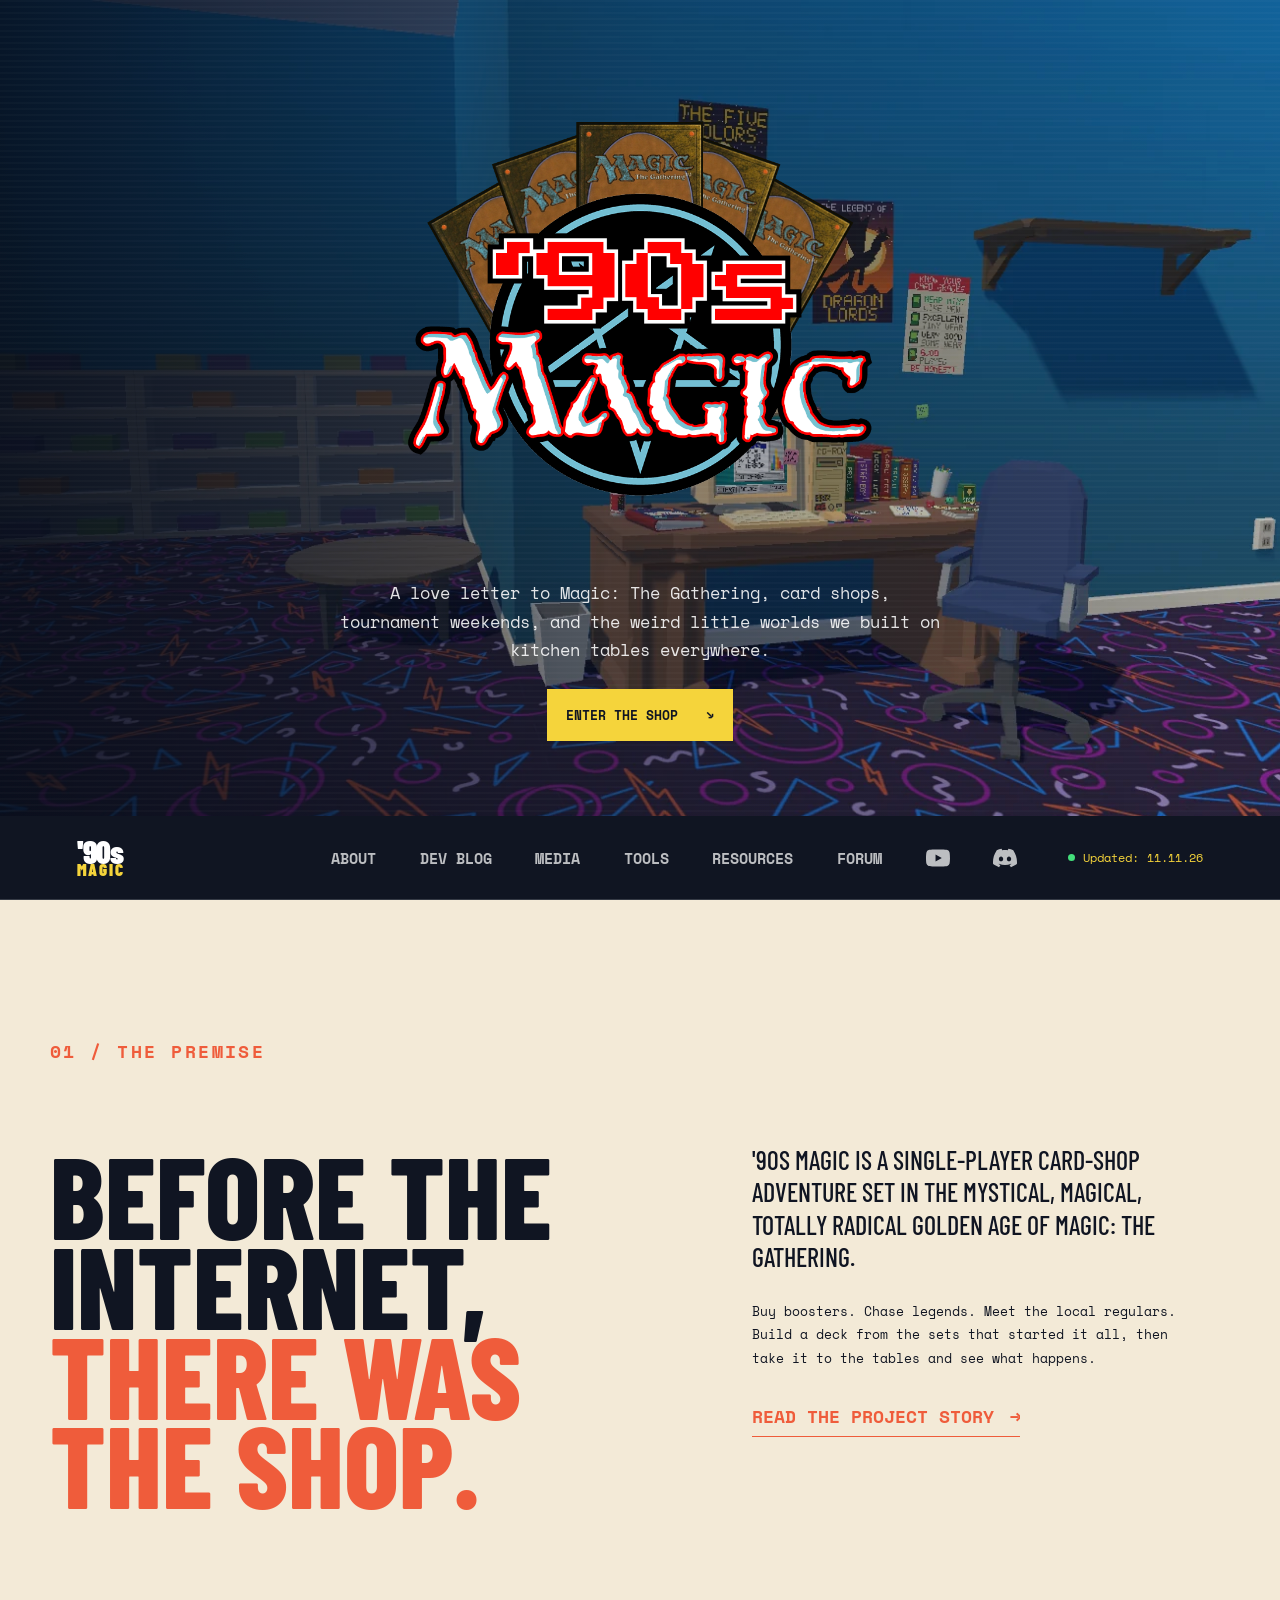
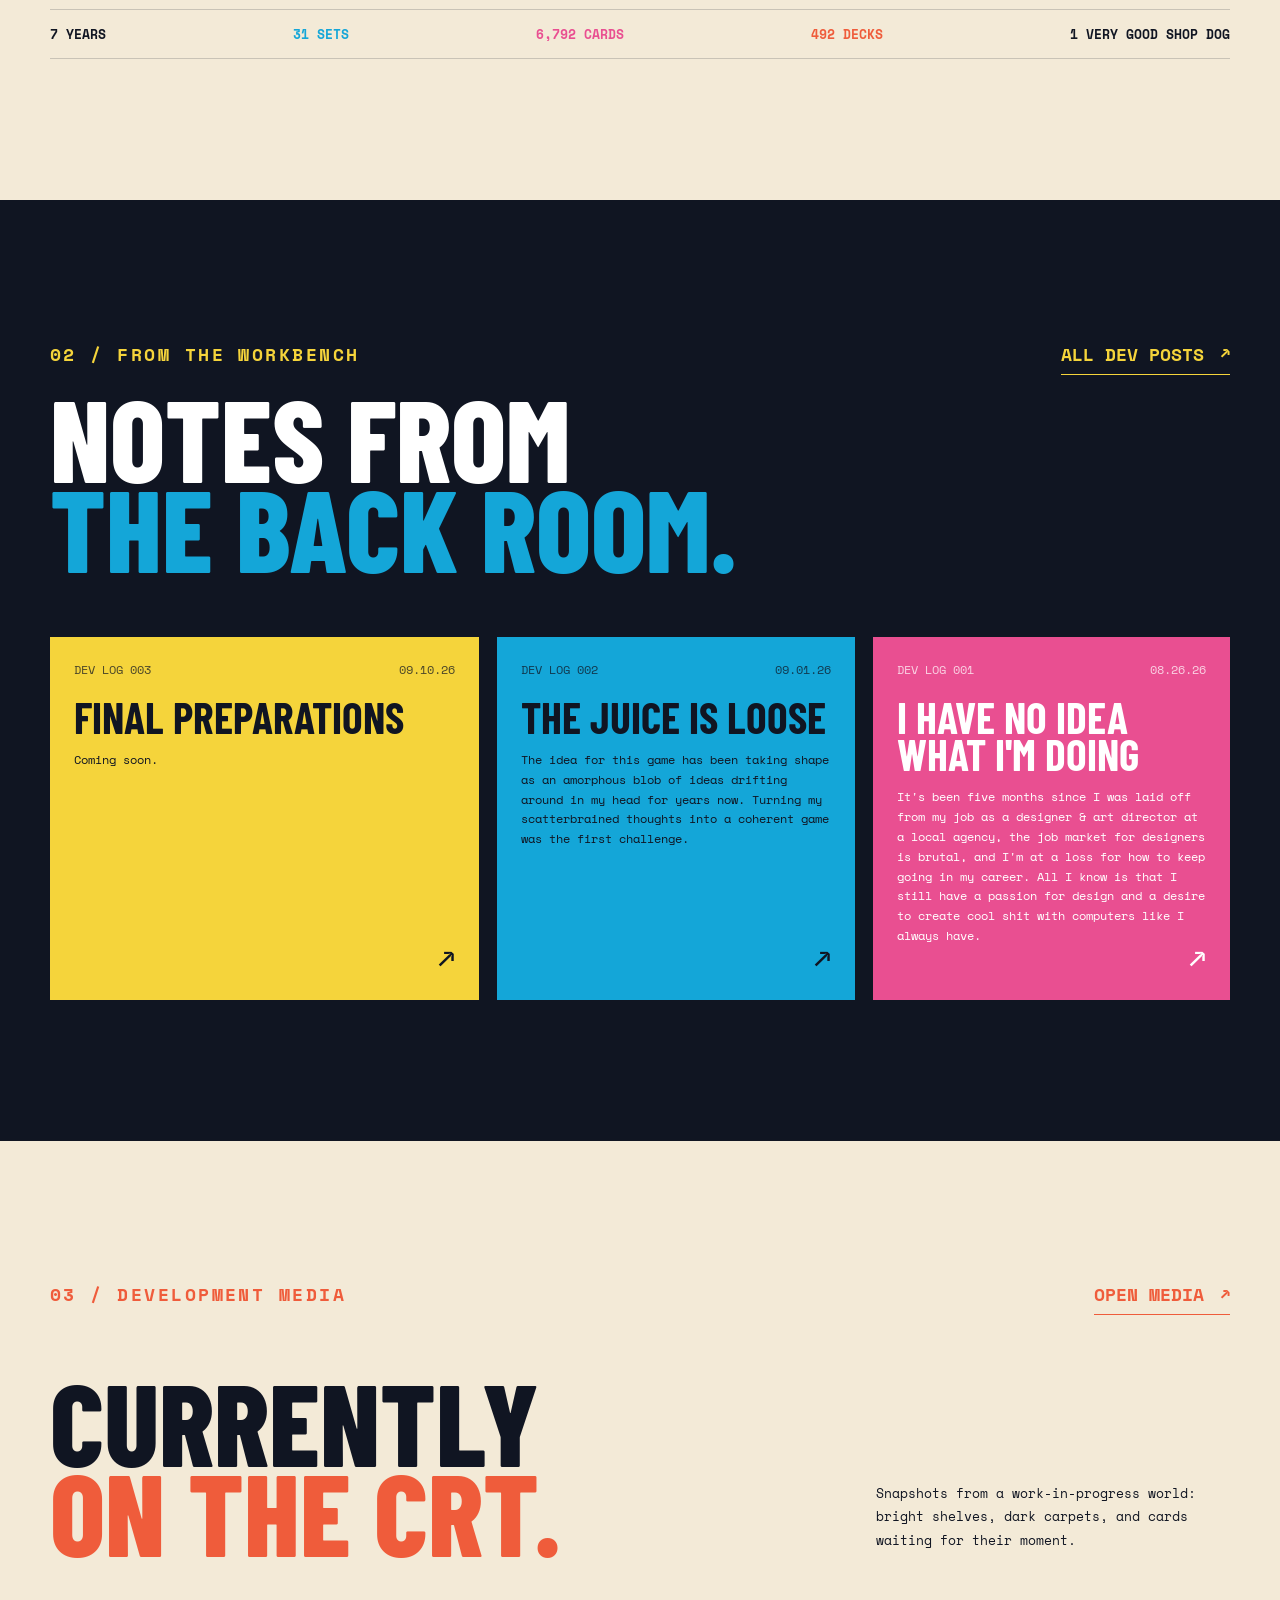
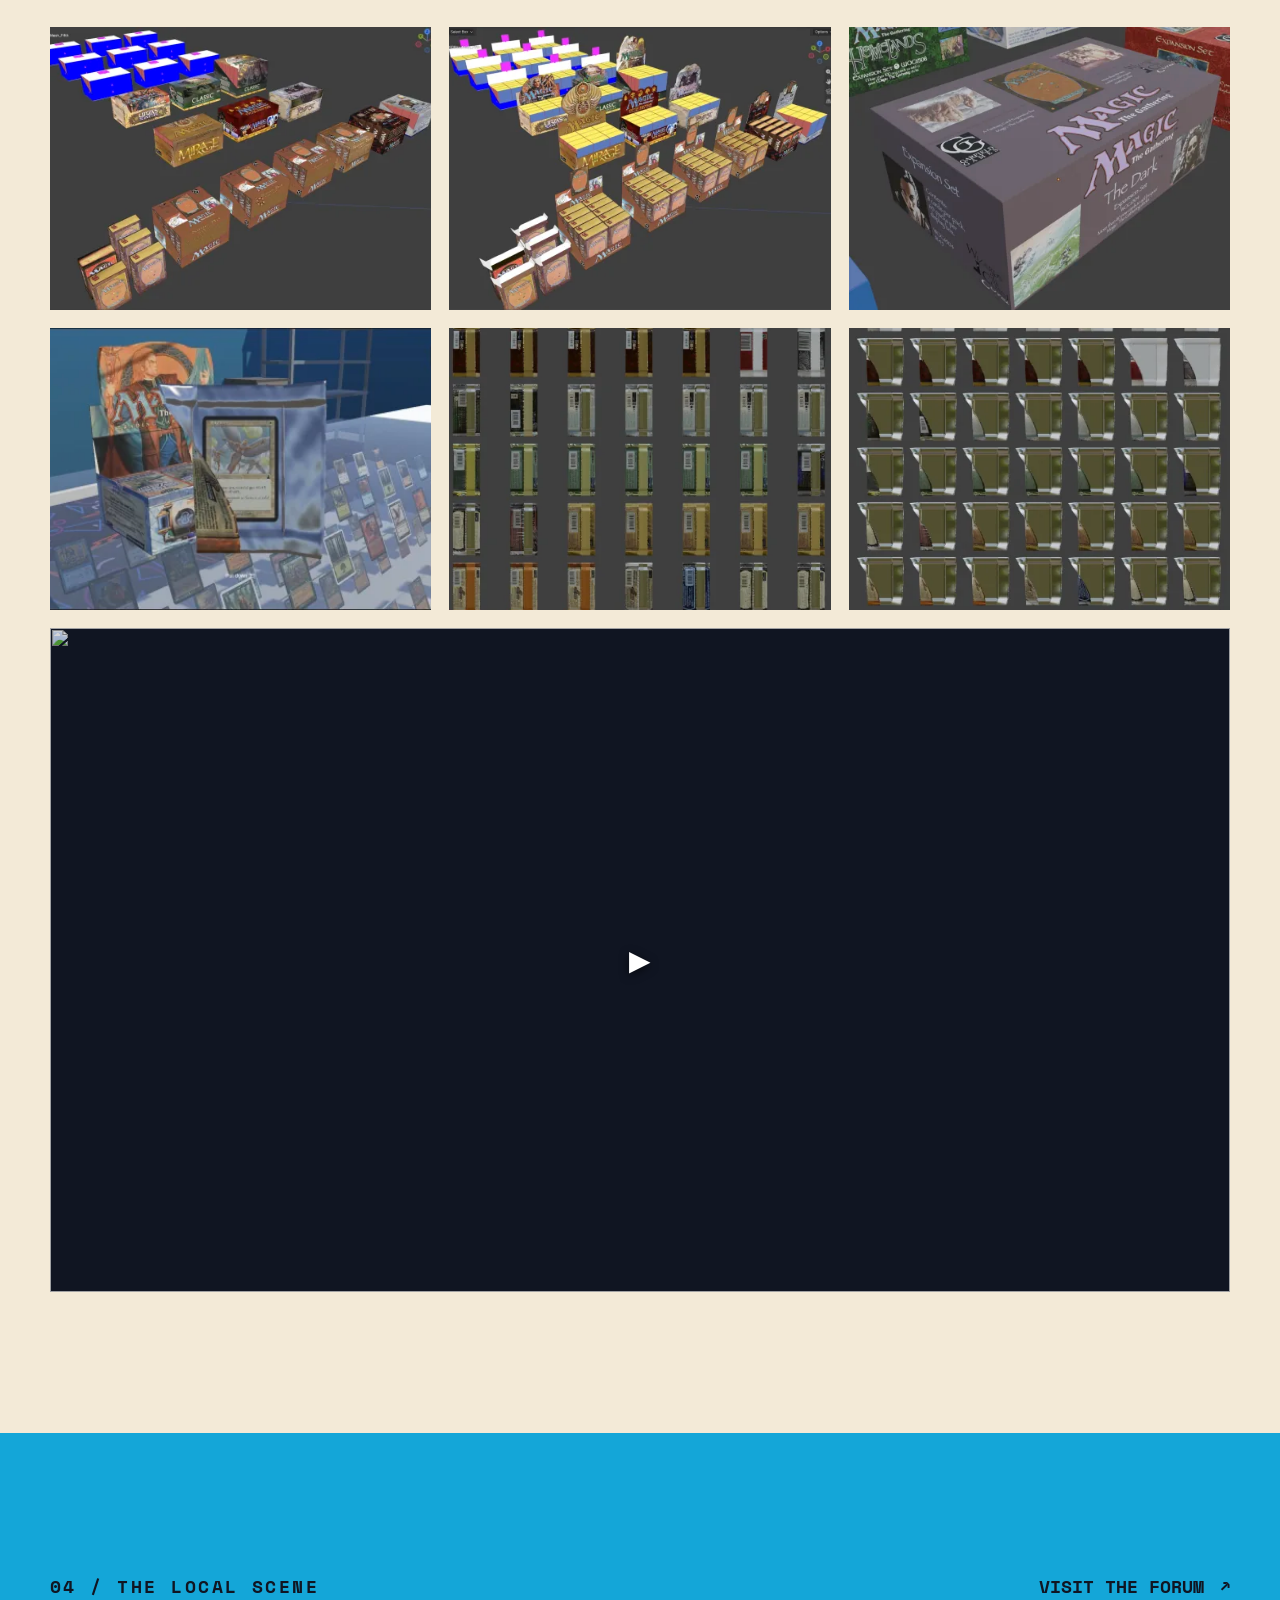
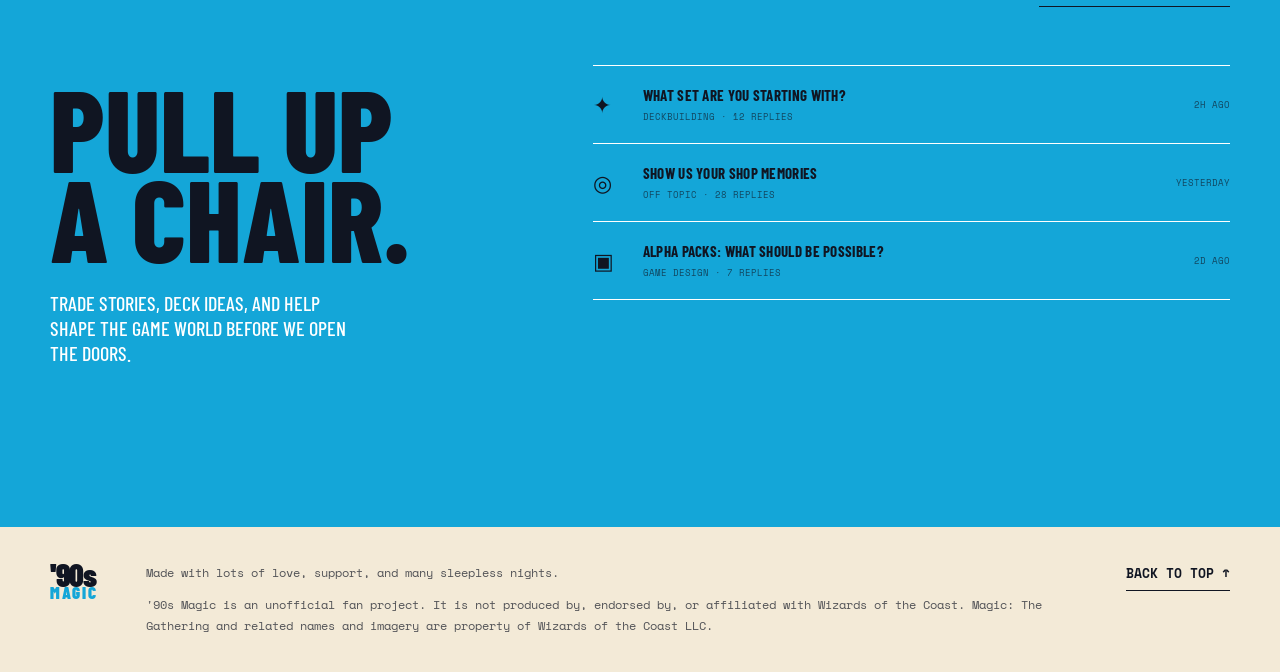
==== commit b3aee432: "Changes to the homepage hero logo and layout, added favicon" ====
--- a/index.html
+++ b/index.html
@@ -15,6 +15,7 @@
   <meta property="og:image:height" content="630">
   <meta name="twitter:card" content="summary_large_image">
   <title>'90s Magic | A Card-Shop Time Machine</title>
+  <link rel="icon" type="image/x-icon" href="/Assets/Logos/Logo Square3 32.png">
   <link rel="preconnect" href="https://fonts.googleapis.com">
   <link rel="preconnect" href="https://fonts.gstatic.com" crossorigin>
   <link href="https://fonts.googleapis.com/css2?family=Barlow+Condensed:wght@400;500;600;700;800;900&family=Space+Mono:wght@400;700&display=swap" rel="stylesheet">
@@ -25,13 +26,10 @@
     <div class="hero__image"></div>
     <div class="hero__scanlines"></div>
     <div class="hero__content page-width">
-      <p class="eyebrow">A card-shop time machine // Est. 1993</p>
-      <h1>'90s<br><em>Magic</em></h1>
-      <p class="hero__dek">Collect the era. Build the decks. Run the shop.</p>
+      <img class="hero__logo" src="Assets/Logos/Logo Square3.png" alt="'90s Magic logo">
+      <p class="hero__caption">A love letter to Magic: The Gathering, card shops, tournament weekends, and the weird little worlds we built on kitchen tables everywhere.</p>
       <a class="button button--yellow" href="https://wrongwaygames.com/about">Enter the shop <span aria-hidden="true">↘</span></a>
     </div>
-    <div class="hero__stamp">IN DEVELOPMENT</div>
-    <p class="hero__caption">A love letter to Magic: The Gathering, card shops, tournament weekends, and the weird little worlds we built on kitchen tables everywhere.</p>
   </header>
 
   <script src="site-nav.js" data-nav="home"></script>
--- a/site.css
+++ b/site.css
@@ -32,7 +32,8 @@
 .hero { position: relative; min-height: 100svh; overflow: hidden; color: var(--white); background: var(--ink); isolation: isolate; }
 .hero__image { position: absolute; inset: 0; z-index: -3; background: linear-gradient(90deg, rgba(7, 12, 23, .9) 0%, rgba(7, 12, 23, .43) 52%, rgba(7, 12, 23, .14)), url("Assets/Screenshots/hero-shop-workbench.webp") 62% center / cover; filter: saturate(1.15); }
 .hero__scanlines { position: absolute; inset: 0; z-index: -2; pointer-events: none; opacity: .22; background: repeating-linear-gradient(0deg, transparent 0 4px, rgba(255,255,255,.16) 5px, transparent 6px); mix-blend-mode: screen; }
-.hero__content { padding-top: clamp(150px, 28vh, 280px); }
+.hero__content { position: absolute; inset: 0 0 84px; display: flex; flex-direction: column; align-items: center; justify-content: center; text-align: center; }
+.hero__logo { display: block; width: min(60%, 480px, 52vh); height: auto; }
 .eyebrow, .section__label { font: 700 1.1rem/1.2 var(--mono); letter-spacing: .14em; text-transform: uppercase; }
 .eyebrow { color: var(--yellow); font-size: 11px; }
 h1, h2, h3, p { margin-top: 0; }
@@ -45,7 +46,7 @@
 .button:hover { transform: translate(4px, -4px); box-shadow: 5px 5px 0 var(--ink); }
 .button--yellow { color: var(--ink); background: var(--yellow); border-color: var(--yellow); }
 .hero__stamp { position: absolute; right: 6%; top: 18%; transform: rotate(7deg); padding: 16px 24px; color: var(--yellow); border: 3px solid var(--yellow); font: 700 clamp(16px, 1.9vw, 26px)/1.2 var(--mono); letter-spacing: .1em; text-align: center; }
-.hero__caption { position: absolute; right: 6%; bottom: 124px; width: min(520px, 42%); color: rgba(255,255,255,.88); font-size: 17px; line-height: 1.7; }
+.hero__caption { width: min(600px, 100%); margin: clamp(20px, 4vh, 40px) 0 24px; color: rgba(255,255,255,.88); font-size: 17px; line-height: 1.7; }
 
 .site-nav { position: absolute; z-index: 10; bottom: 0; left: 0; display: flex; align-items: center; justify-content: space-between; width: 100%; min-height: 84px; padding: 0 6%; color: var(--white); background: var(--ink); border-bottom: 1px solid rgba(255,255,255,.16); transition: box-shadow .25s; }
 .site-nav--page { position: sticky; top: 0; bottom: auto; box-shadow: 0 8px 20px color-mix(in srgb, var(--ink) 20%, transparent); }
@@ -371,9 +372,10 @@
 
 @media (max-width: 720px) {
   .page-width { width: min(100% - 32px, 560px); }
-  .hero__content { padding-top: 190px; }
+  .hero__content { bottom: 68px; }
+  .hero__logo { width: min(82%, 480px, 42vh); }
   .hero__stamp { top: 96px; right: 18px; padding: 10px 14px; font-size: 14px; border-width: 2px; }
-  .hero__caption { right: 16px; bottom: 112px; width: 50%; font-size: 12.5px; }
+  .hero__caption { font-size: 12.5px; }
   .site-nav { min-height: 68px; padding: 0 16px; }
   .site-nav__links { gap: 12px; margin: 0 0 0 auto; font-size: 13px; }
   .site-nav__brand, .site-nav__status { display: none; }
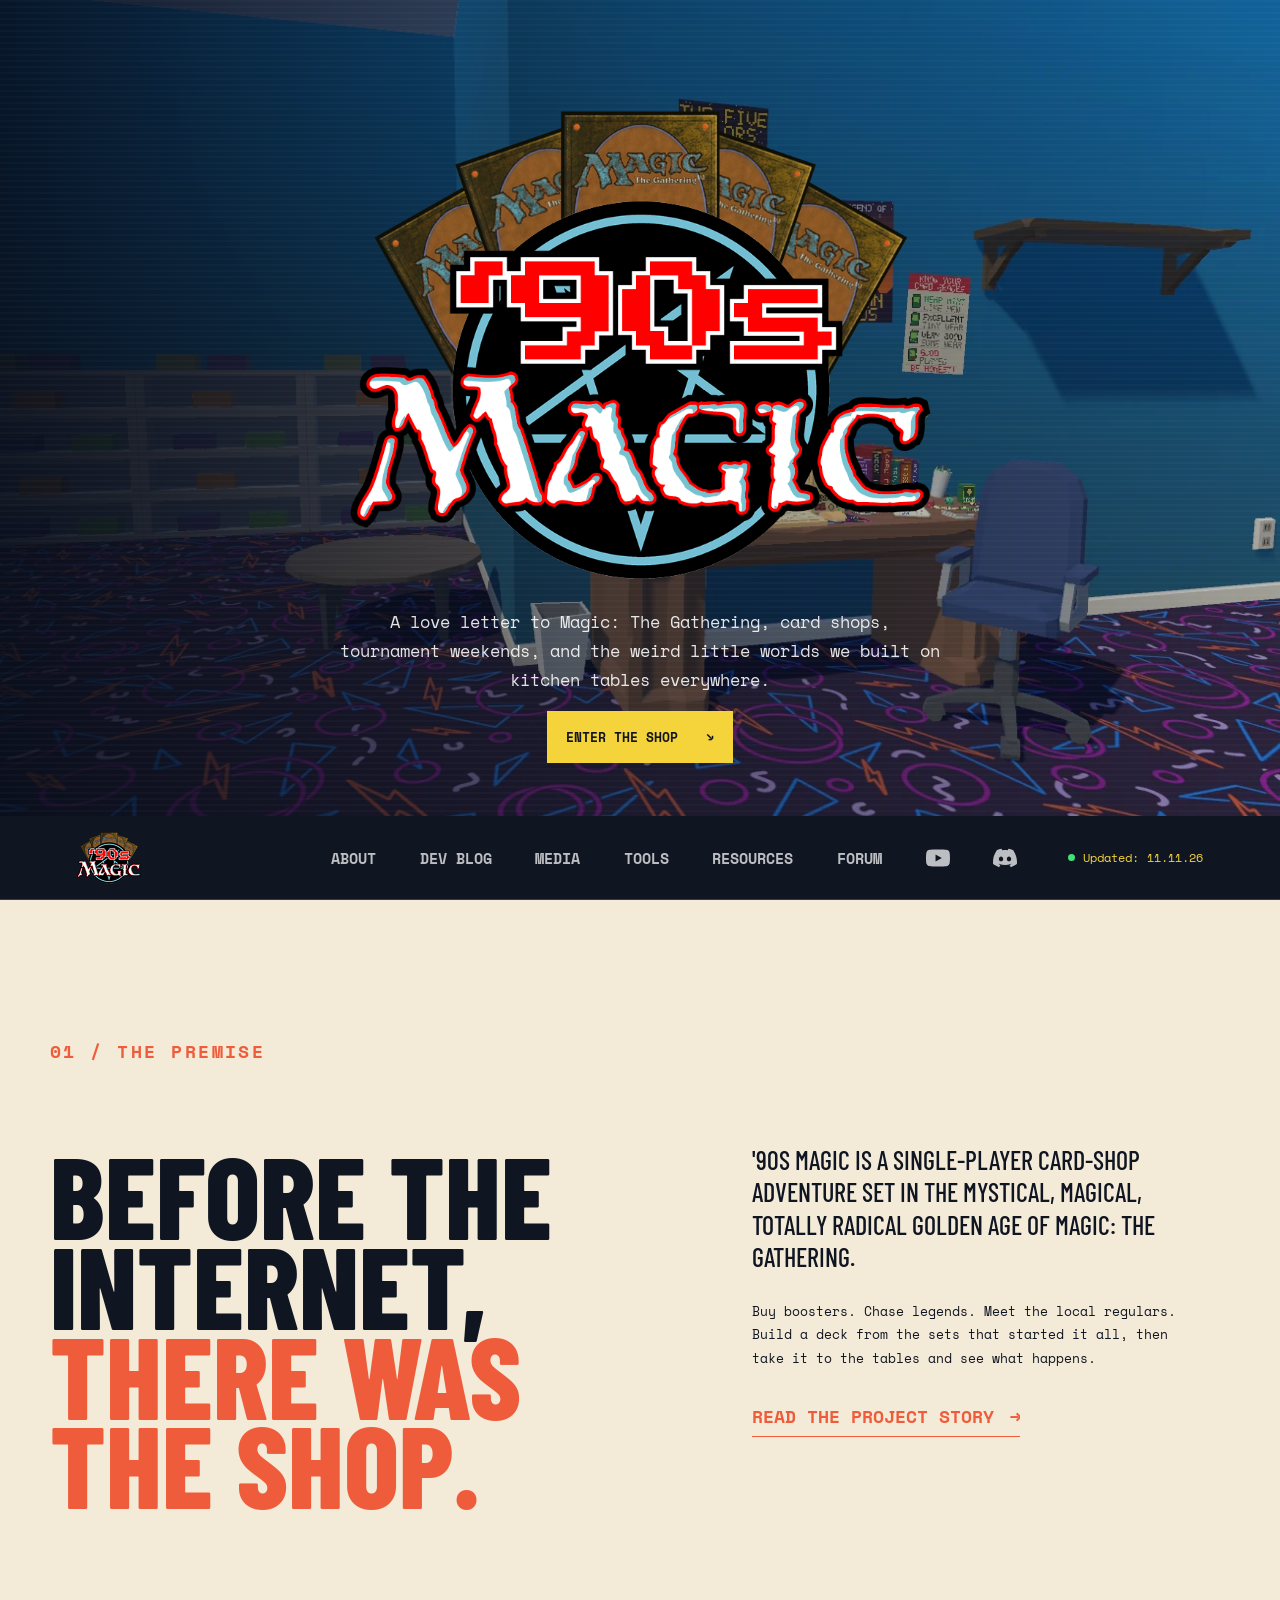
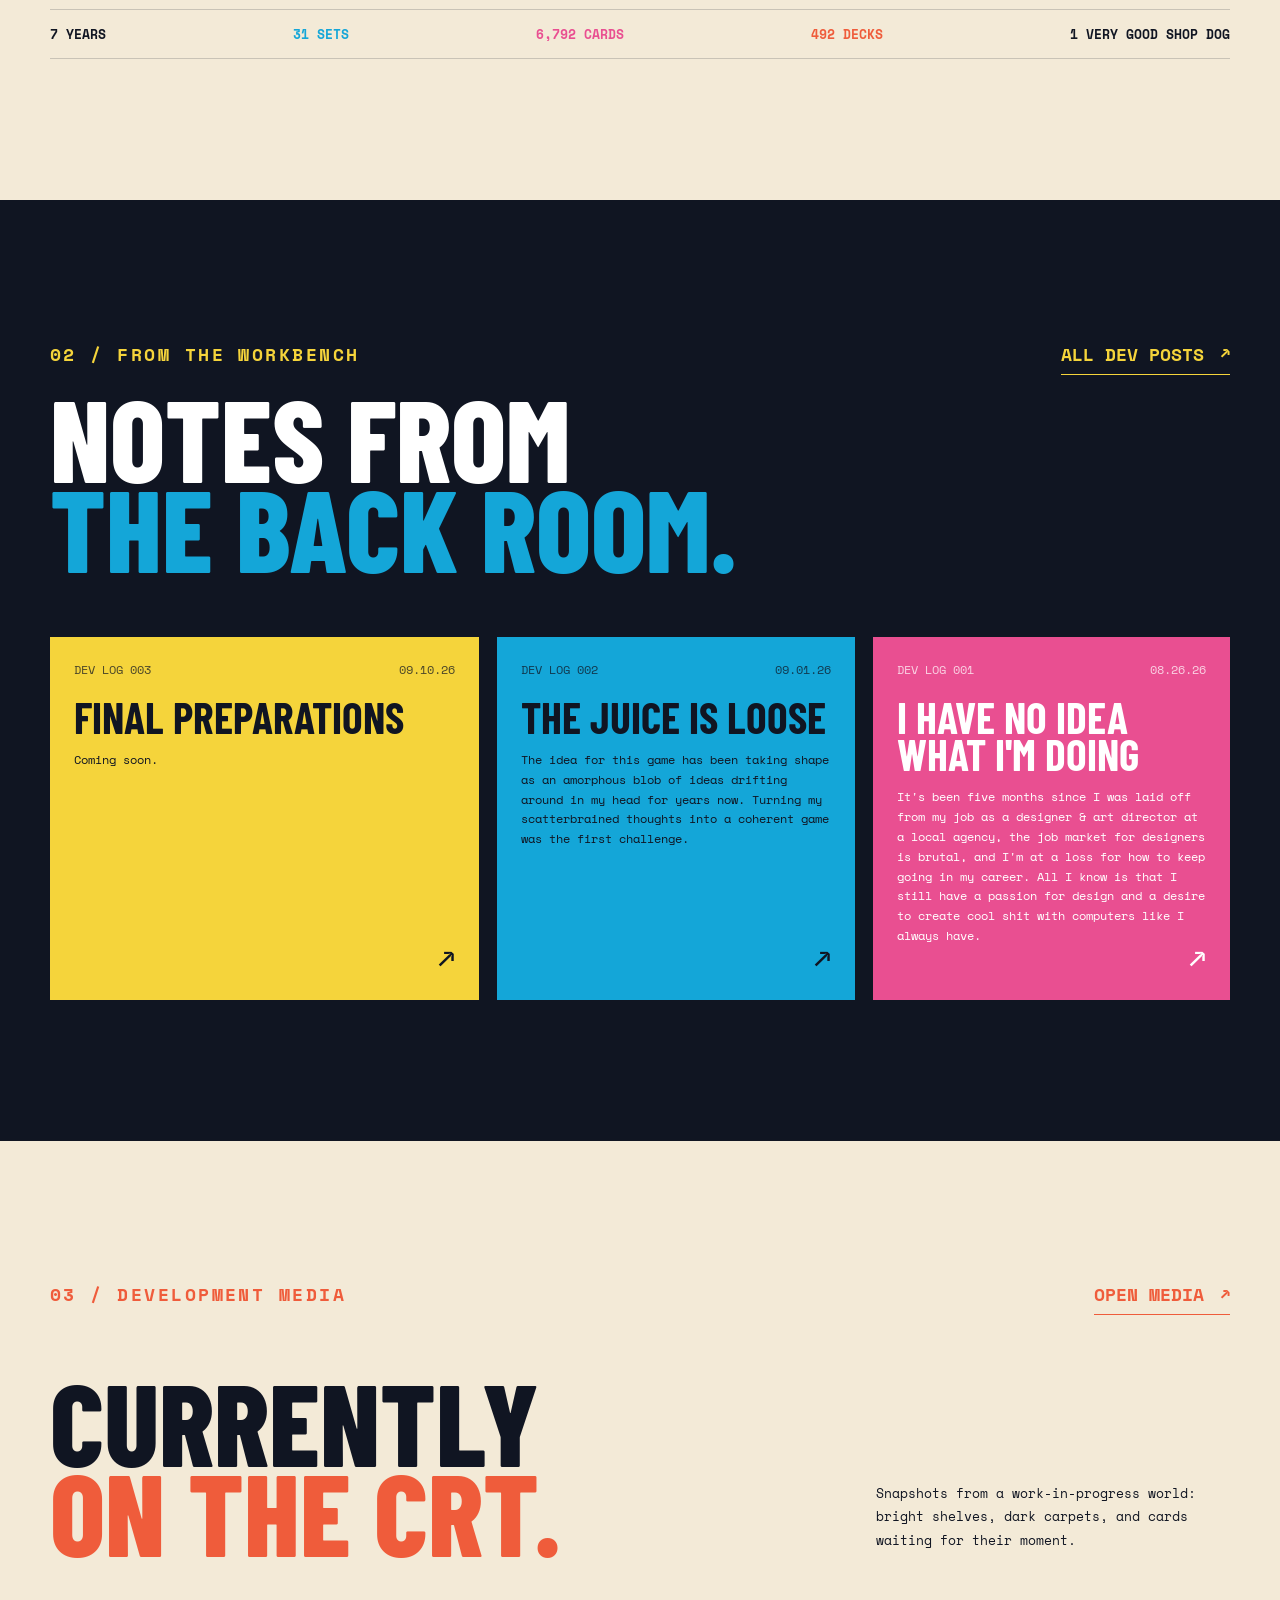
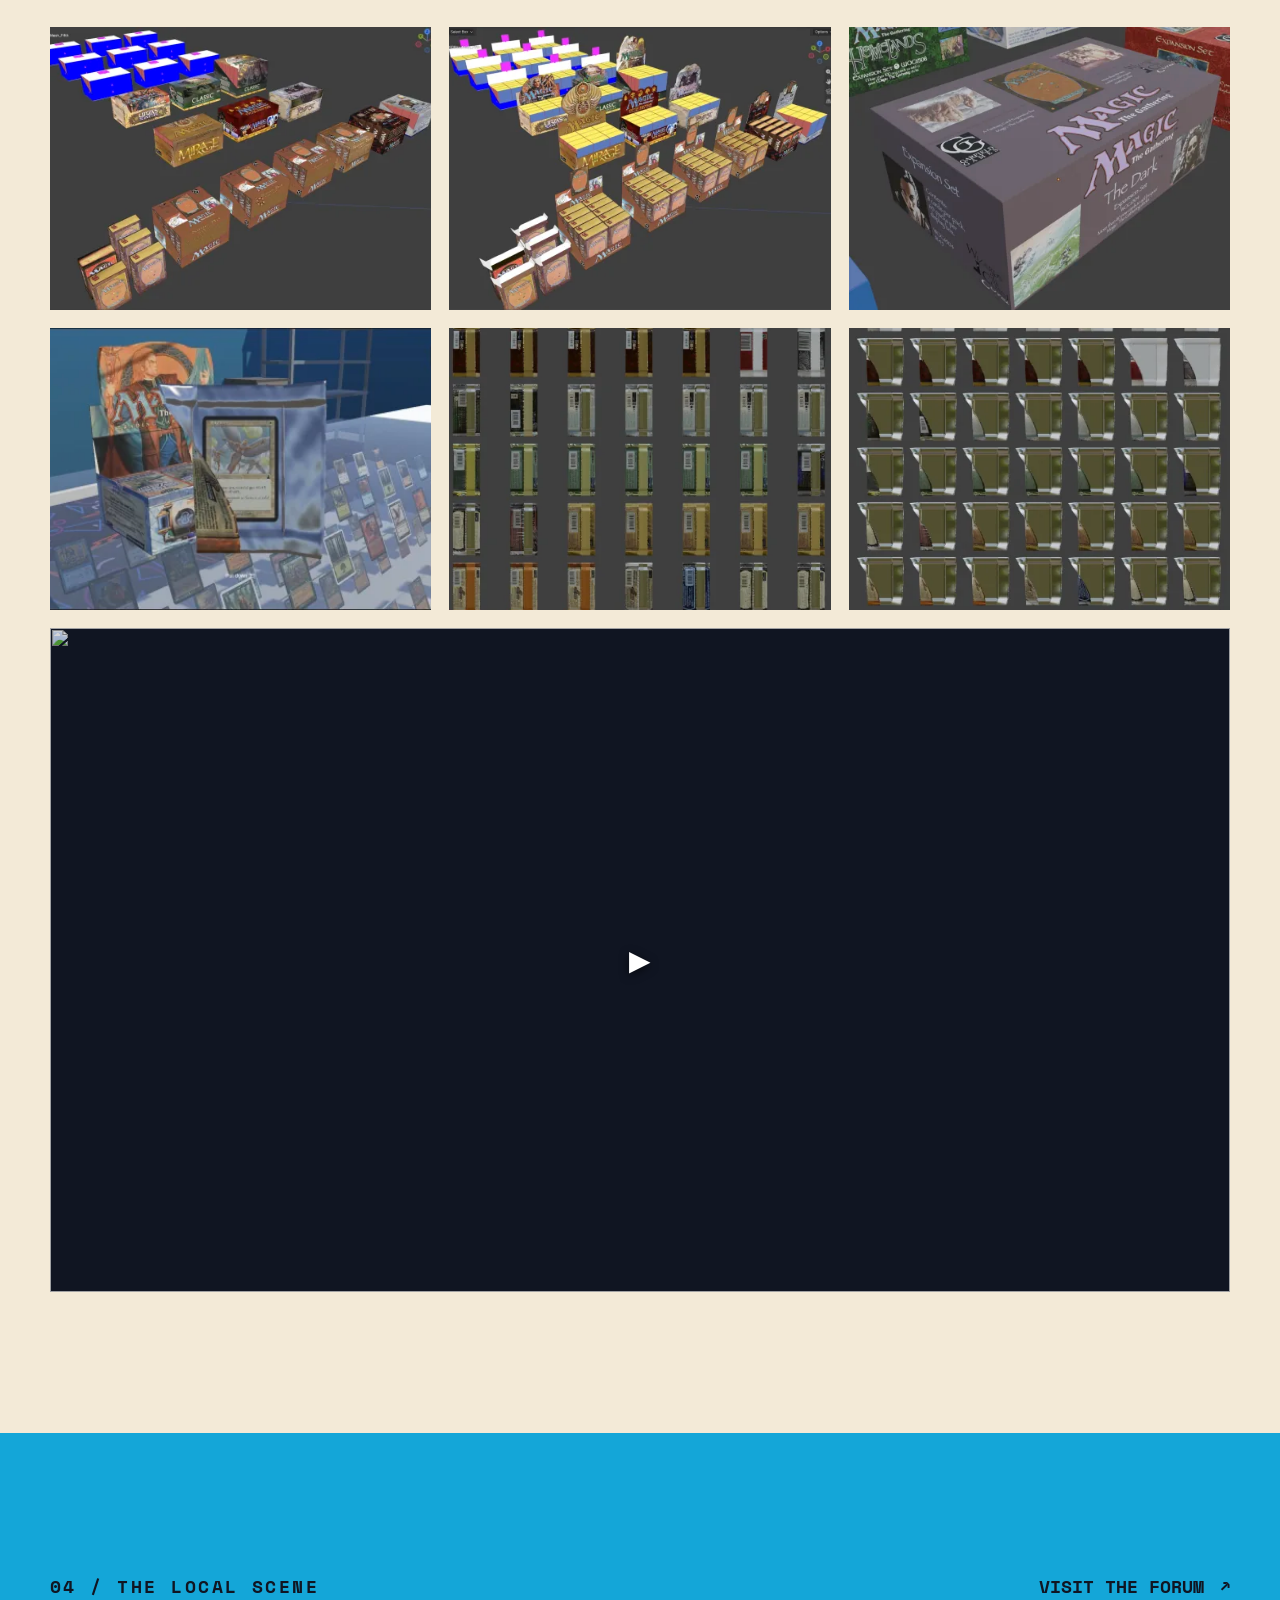
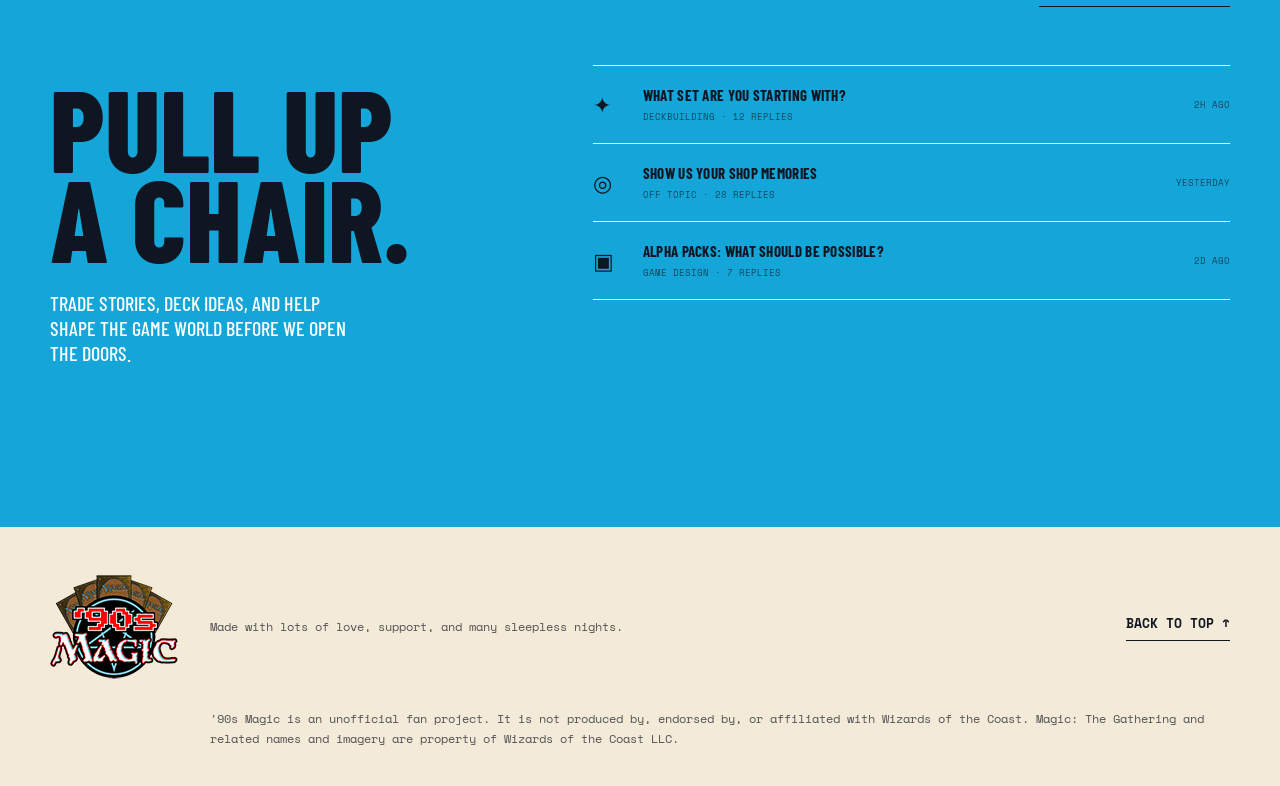
==== commit 7e3c8bef: "Centralized the footer, replaced nav logo and footer logo" ====
--- a/index.html
+++ b/index.html
@@ -113,14 +113,7 @@
 
   <dialog class="lightbox" data-lightbox aria-label="Full-size image"><button type="button" class="lightbox__close" aria-label="Close">×</button><img alt=""></dialog>
 
-  <footer class="footer page-width">
-    <a class="footer__logo" href="https://wrongwaygames.com" aria-label="90s Magic home">'90s<span>MAGIC</span></a>
-    <div class="footer__text">
-      <p>Made with lots of love, support, and many sleepless nights.</p>
-      <p>'90s Magic is an unofficial fan project. It is not produced by, endorsed by, or affiliated with Wizards of the Coast. Magic: The Gathering and related names and imagery are property of Wizards of the Coast LLC.</p>
-    </div>
-    <a href="https://wrongwaygames.com" class="footer__top">Back to top ↑</a>
-  </footer>
+  <script src="site-footer.js" data-top="#top"></script>
     <script src="site.js"></script>
 </body>
 </html>
--- a/site.css
+++ b/site.css
@@ -33,7 +33,7 @@
 .hero__image { position: absolute; inset: 0; z-index: -3; background: linear-gradient(90deg, rgba(7, 12, 23, .9) 0%, rgba(7, 12, 23, .43) 52%, rgba(7, 12, 23, .14)), url("Assets/Screenshots/hero-shop-workbench.webp") 62% center / cover; filter: saturate(1.15); }
 .hero__scanlines { position: absolute; inset: 0; z-index: -2; pointer-events: none; opacity: .22; background: repeating-linear-gradient(0deg, transparent 0 4px, rgba(255,255,255,.16) 5px, transparent 6px); mix-blend-mode: screen; }
 .hero__content { position: absolute; inset: 0 0 84px; display: flex; flex-direction: column; align-items: center; justify-content: center; text-align: center; }
-.hero__logo { display: block; width: min(60%, 480px, 52vh); height: auto; }
+.hero__logo { display: block; width: min(70%, 700px, 65vh); height: auto; }
 .eyebrow, .section__label { font: 700 1.1rem/1.2 var(--mono); letter-spacing: .14em; text-transform: uppercase; }
 .eyebrow { color: var(--yellow); font-size: 11px; }
 h1, h2, h3, p { margin-top: 0; }
@@ -46,14 +46,15 @@
 .button:hover { transform: translate(4px, -4px); box-shadow: 5px 5px 0 var(--ink); }
 .button--yellow { color: var(--ink); background: var(--yellow); border-color: var(--yellow); }
 .hero__stamp { position: absolute; right: 6%; top: 18%; transform: rotate(7deg); padding: 16px 24px; color: var(--yellow); border: 3px solid var(--yellow); font: 700 clamp(16px, 1.9vw, 26px)/1.2 var(--mono); letter-spacing: .1em; text-align: center; }
-.hero__caption { width: min(600px, 100%); margin: clamp(20px, 4vh, 40px) 0 24px; color: rgba(255,255,255,.88); font-size: 17px; line-height: 1.7; }
+.hero__caption { width: min(600px, 100%); margin: -30px 0 16px; color: rgba(255,255,255,.88); font-size: 17px; line-height: 1.7; }
 
 .site-nav { position: absolute; z-index: 10; bottom: 0; left: 0; display: flex; align-items: center; justify-content: space-between; width: 100%; min-height: 84px; padding: 0 6%; color: var(--white); background: var(--ink); border-bottom: 1px solid rgba(255,255,255,.16); transition: box-shadow .25s; }
 .site-nav--page { position: sticky; top: 0; bottom: auto; box-shadow: 0 8px 20px color-mix(in srgb, var(--ink) 20%, transparent); }
 .site-nav.is-stuck { position: fixed; top: 0; bottom: auto; box-shadow: 0 8px 20px color-mix(in srgb, var(--ink) 20%, transparent); }
-.site-nav__brand, .footer__logo { display: flex; flex-direction: column; font: 900 32px/.72 var(--display); letter-spacing: -.04em; }
-.site-nav__brand span { color: var(--yellow); font-size: 17px; letter-spacing: .1em; }
-.footer__logo span { color: var(--blue); font-size: 17px; letter-spacing: .1em; }
+.site-nav__brand { display: block; width: 64px; height: 64px; flex: none; }
+.site-nav__brand img { display: block; width: 100%; height: 100%; object-fit: contain; }
+.footer__logo { display: block; grid-area: logo; width: 128px; height: 128px; }
+.footer__logo img { display: block; width: 100%; height: 100%; object-fit: contain; }
 .site-nav__links { display: flex; align-items: center; gap: clamp(16px, 3.4vw, 44px); margin-left: auto; margin-right: clamp(18px, 4vw, 64px); font: 700 15px var(--mono); text-transform: uppercase; }
 .site-nav__links a { opacity: .72; }
 .site-nav__placeholder { opacity: .72; }
@@ -314,11 +315,11 @@
 .blog-entry__content p + p { margin-top: 20px; }
 .blog-entry__content p { font: 13px/1.9 var(--mono); }
 
-.footer { display: flex; align-items: flex-start; justify-content: space-between; gap: 48px; padding-block: 36px; font-size: 12px; }
-.footer__text { flex: 1; max-width: none; }
+.footer { display: grid; grid-template-columns: 128px minmax(0, 1fr) auto; grid-template-areas: "logo love top" ". disclaimer disclaimer"; align-items: center; gap: 18px 32px; padding-block: 36px; font-size: 12px; }
+.footer__text { grid-area: love; }
 .footer p { margin: 0; opacity: .7; line-height: 1.7; }
-.footer__text p + p { margin-top: 12px; }
-.footer__top { display: inline-block; padding-bottom: 7px; border-bottom: 1px solid currentColor; font: 700 13px var(--mono); text-transform: uppercase; white-space: nowrap; }
+.footer__disclaimer { grid-area: disclaimer; }
+.footer__top { grid-area: top; justify-self: end; display: inline-block; padding-bottom: 7px; border-bottom: 1px solid currentColor; font: 700 13px var(--mono); text-transform: uppercase; white-space: nowrap; }
 
 /* Clickable text: blue + slight lift on hover/focus, matching the buttons */
 .text-link, .footer__top, .site-nav__links a, .site-nav__status, .site-nav__brand, .footer__logo, .forum-row strong { transition: color .2s, transform .2s, opacity .2s; }
@@ -373,7 +374,7 @@
 @media (max-width: 720px) {
   .page-width { width: min(100% - 32px, 560px); }
   .hero__content { bottom: 68px; }
-  .hero__logo { width: min(82%, 480px, 42vh); }
+  .hero__logo { width: min(88%, 560px, 50vh); }
   .hero__stamp { top: 96px; right: 18px; padding: 10px 14px; font-size: 14px; border-width: 2px; }
   .hero__caption { font-size: 12.5px; }
   .site-nav { min-height: 68px; padding: 0 16px; }
@@ -397,7 +398,9 @@
   .blog-entry__content { padding: 0 18px 18px; }
   .blog-entry__meta { flex-wrap: wrap; }
   .blog-entry__toggle { justify-content: flex-start; }
-  .footer { flex-wrap: wrap; }
+  .footer { grid-template-columns: 80px minmax(0, 1fr); grid-template-areas: "logo love" ". top" ". disclaimer"; gap: 16px 20px; }
+  .footer__logo { width: 80px; height: 80px; }
+  .footer__top { justify-self: start; }
 }
 /* Image gallery */
 .gallery { display: flex; flex-direction: column; gap: 24px; }
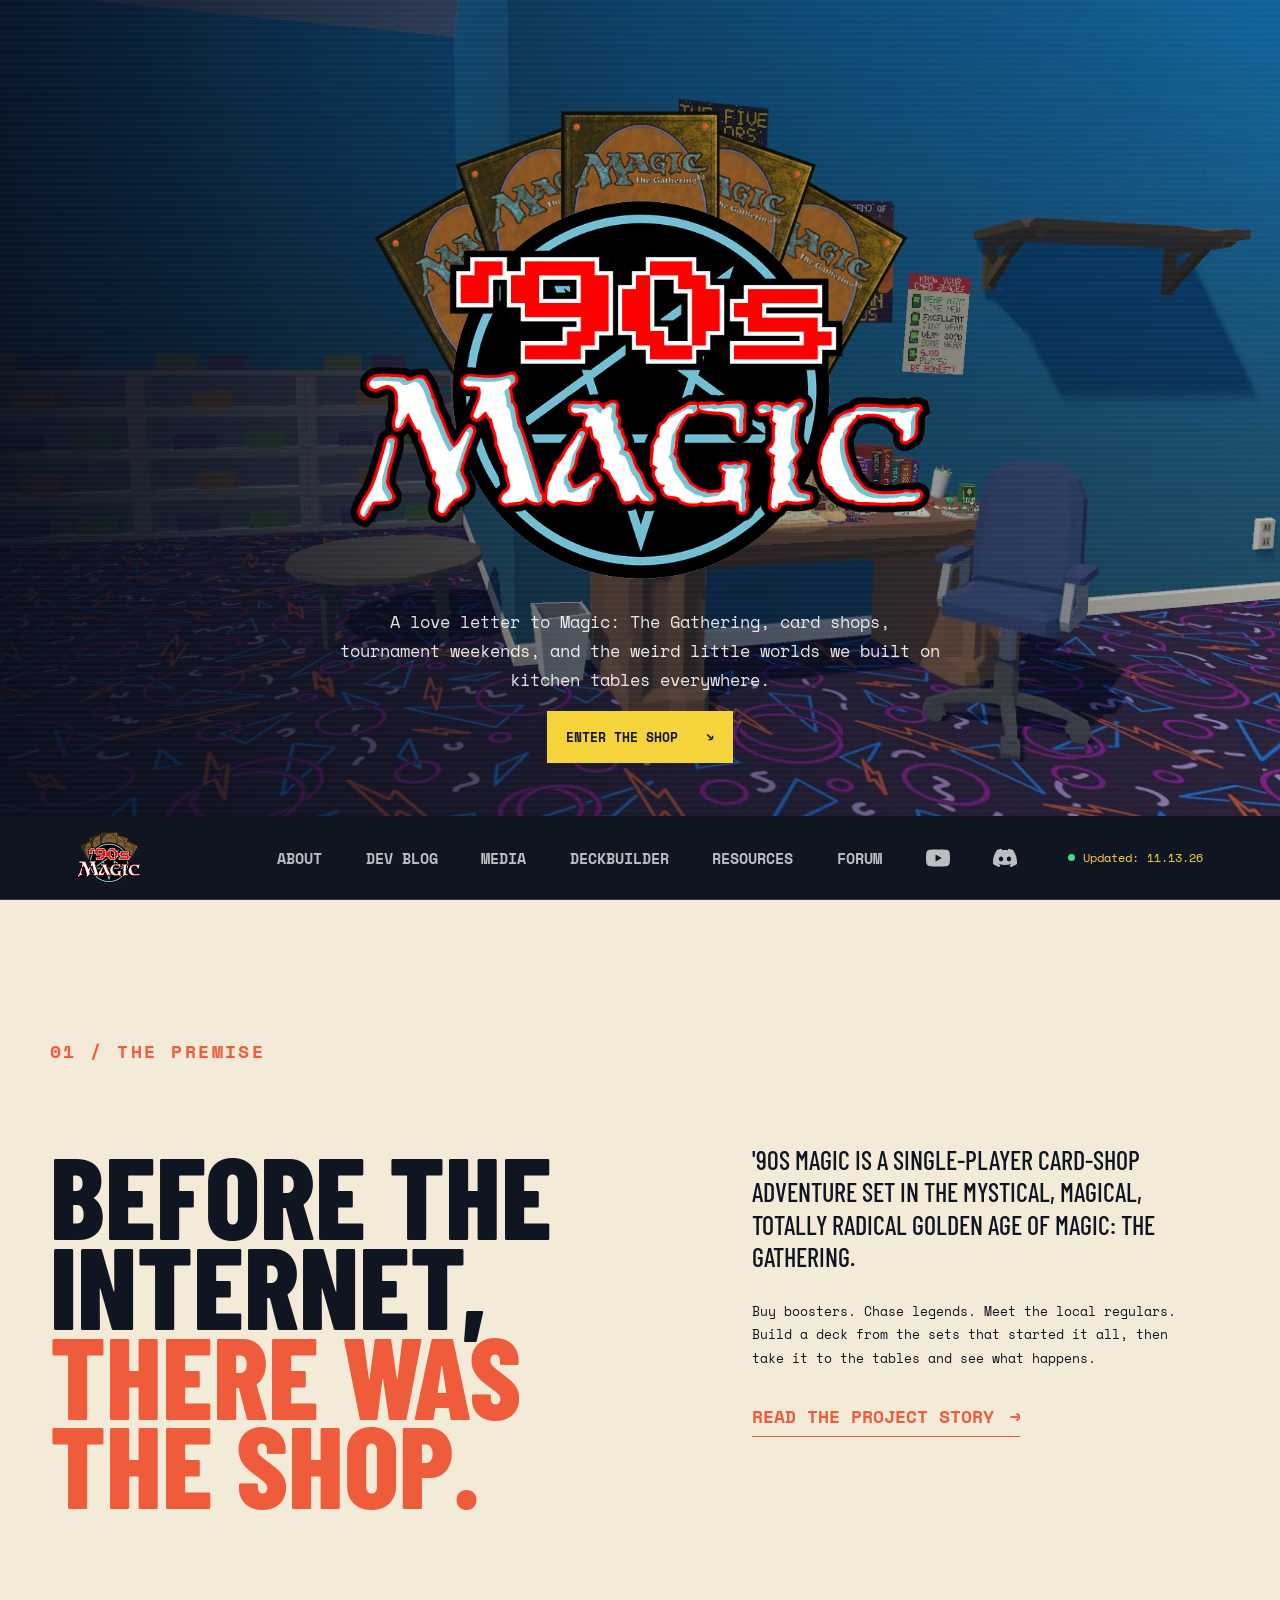
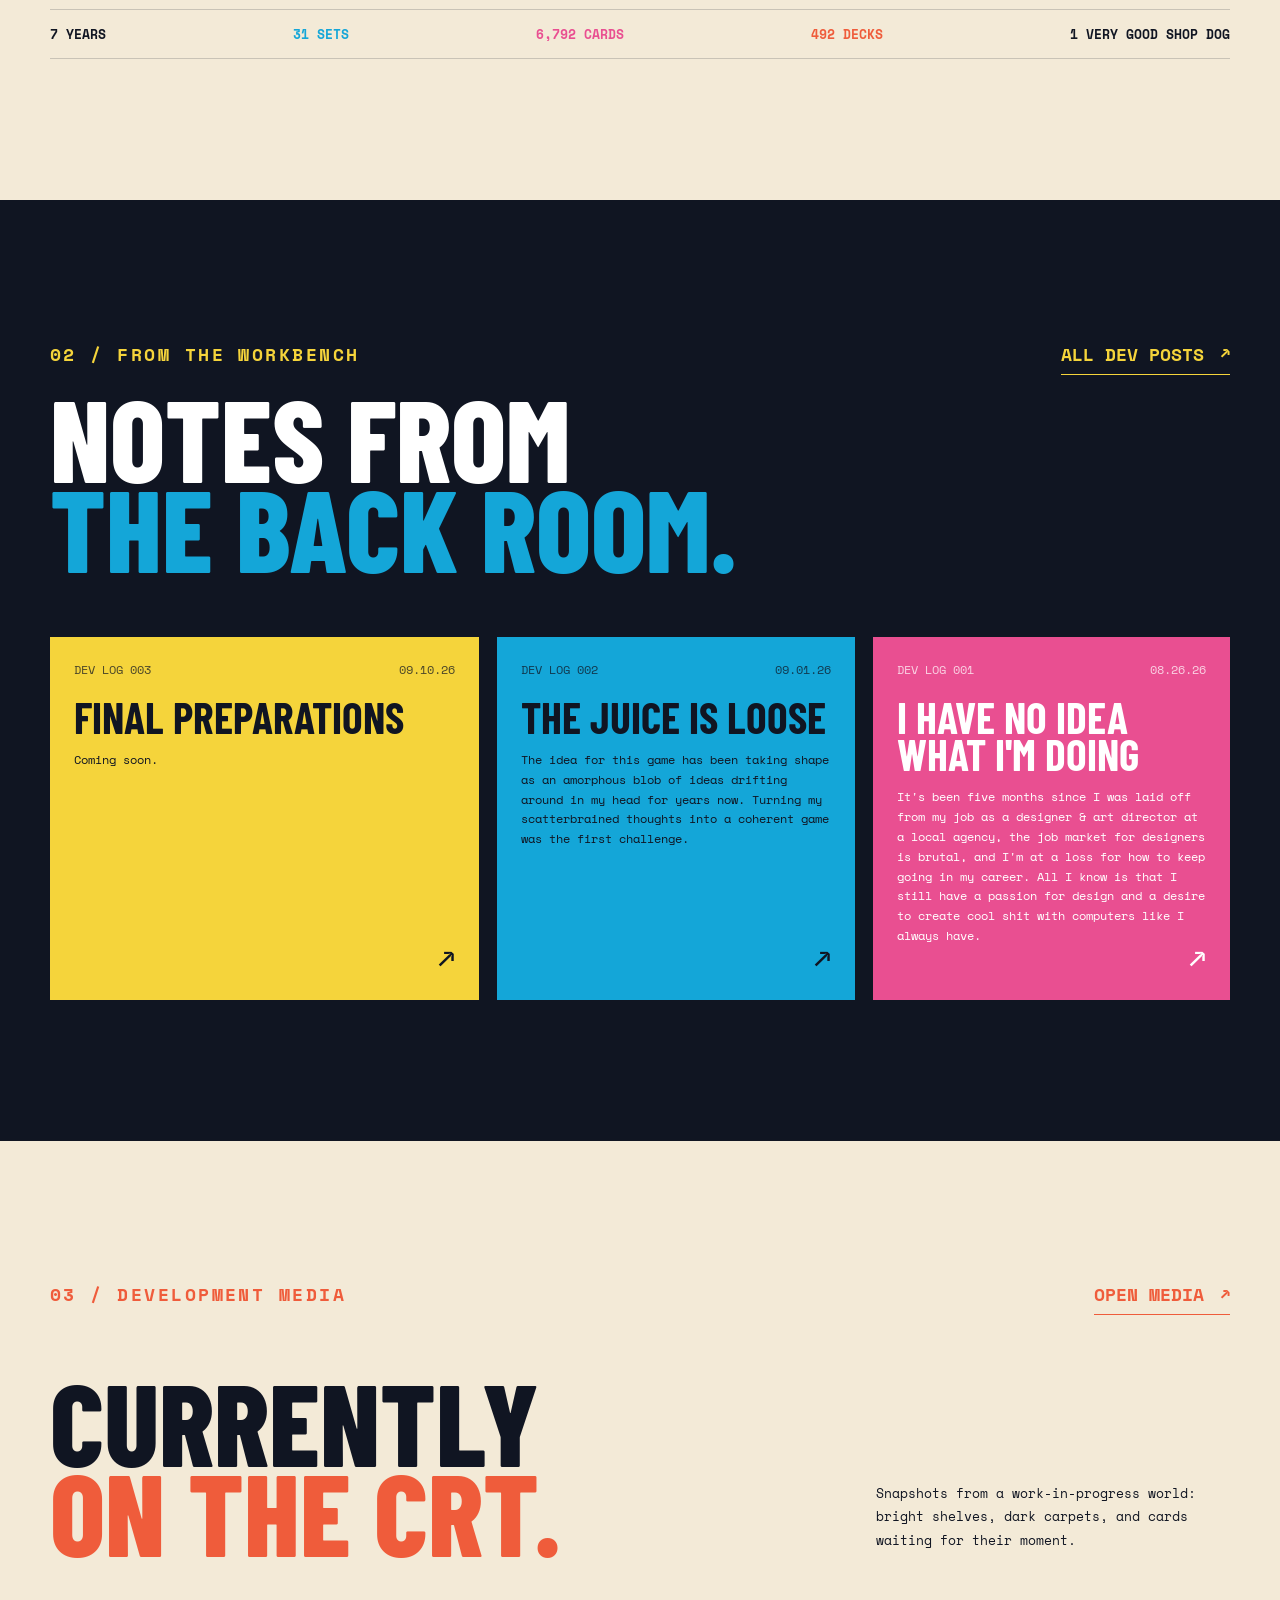
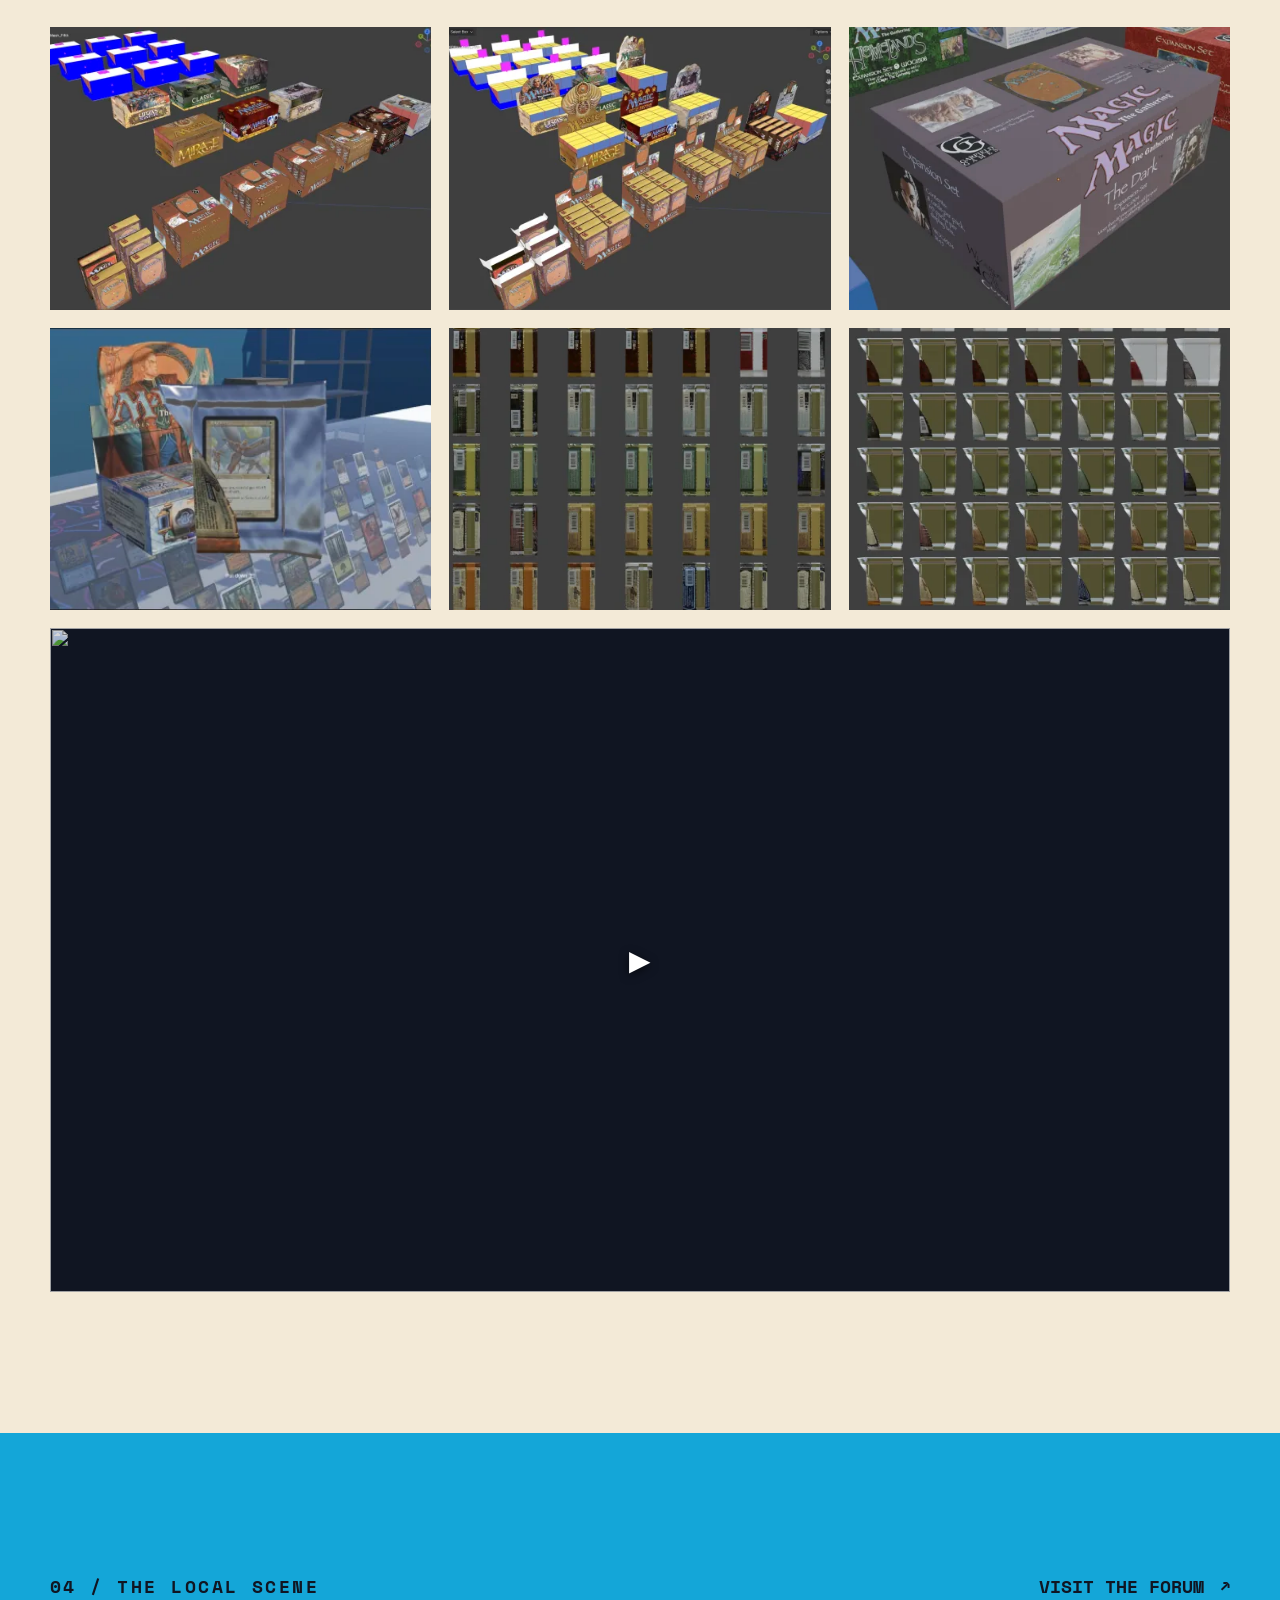
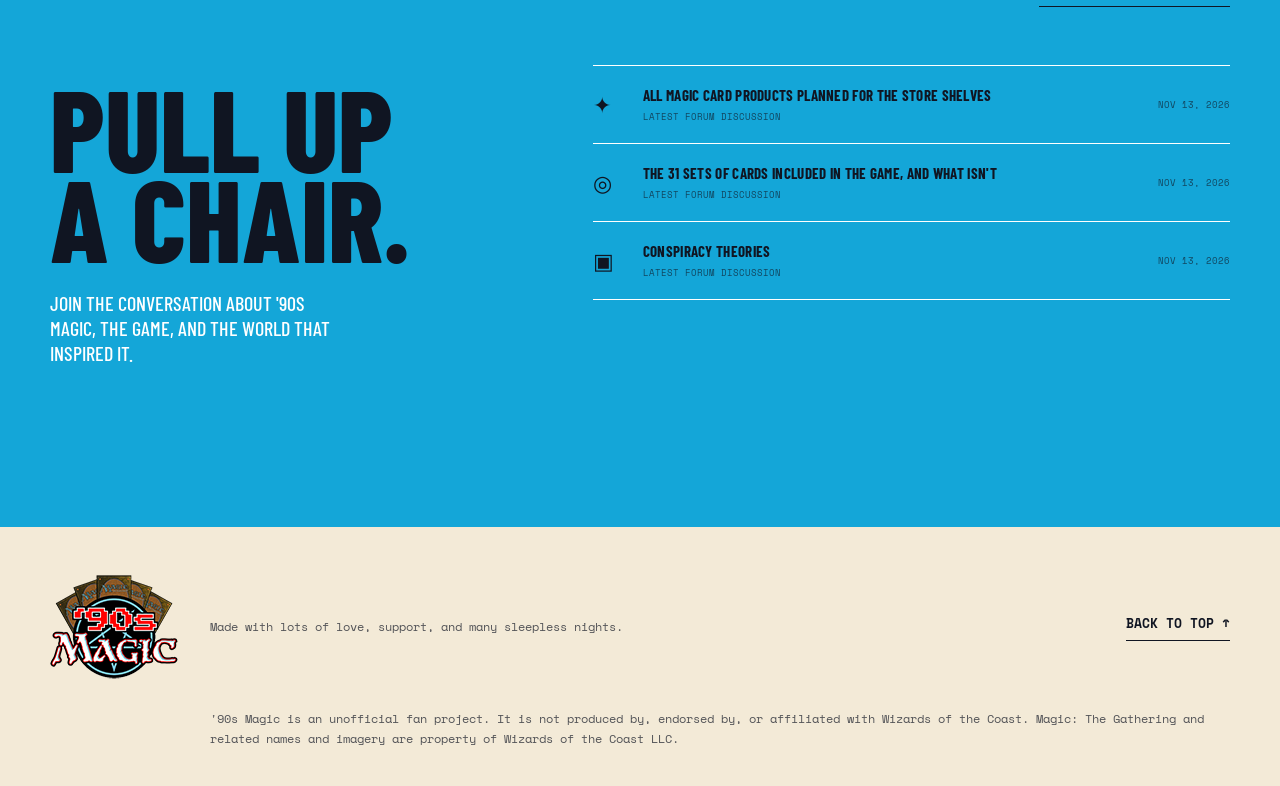
==== commit 2aa8e606: "Wired up homepage Forum feed" ====
--- a/index.html
+++ b/index.html
@@ -99,12 +99,10 @@
         <div class="forum__grid">
           <div>
             <h2>Pull up<br>a chair.</h2>
-            <p class="lede">Trade stories, deck ideas, and help shape the game world before we open the doors.</p>
+            <p class="lede">Join the conversation about '90s Magic, the game, and the world that inspired it.</p>
           </div>
-          <div class="forum-list" id="forum-list">
-            <a class="forum-row" href="https://90smagic.proboards.com/" target="_blank" rel="noopener"><span class="forum-row__icon">✦</span><span><strong>What set are you starting with?</strong><small>Deckbuilding · 12 replies</small></span><time datetime="2026-09-10">2h ago</time></a>
-            <a class="forum-row" href="https://90smagic.proboards.com/" target="_blank" rel="noopener"><span class="forum-row__icon">◎</span><span><strong>Show us your shop memories</strong><small>Off topic · 28 replies</small></span><time datetime="2026-09-09">Yesterday</time></a>
-            <a class="forum-row" href="https://90smagic.proboards.com/" target="_blank" rel="noopener"><span class="forum-row__icon">▣</span><span><strong>Alpha packs: what should be possible?</strong><small>Game design · 7 replies</small></span><time datetime="2026-09-08">2d ago</time></a>
+          <div class="forum-list" id="forum-list" data-forum-feed="forum-feed.json" aria-live="polite" aria-busy="true">
+            <p class="forum-list__status">Loading the latest forum threads…</p>
           </div>
         </div>
       </div>
--- a/site.css
+++ b/site.css
@@ -115,6 +115,7 @@
 .forum__grid h2 span { color: var(--pink); }
 .forum__grid .lede { max-width: 300px; margin-top: 28px; color: var(--white); font-size: 20px; }
 .forum-list { border-top: 1px solid var(--white); }
+.forum-list__status { margin: 0; padding: 20px 0; color: var(--white); font: 13px/1.7 var(--mono); }
 .forum-row { display: grid; grid-template-columns: 36px 1fr auto; align-items: center; gap: 14px; padding: 20px 0; border-bottom: 1px solid var(--white); }
 .forum-row__icon { font-size: 22px; }
 .forum-row strong, .forum-row small { display: block; }
@@ -421,4 +422,4 @@
 .lightbox { border: 0; padding: 0; background: transparent; max-width: 96vw; max-height: 96vh; overflow: visible; }
 .lightbox::backdrop { background: color-mix(in srgb, var(--ink) 92%, transparent); }
 .lightbox img { display: block; max-width: 96vw; max-height: 96vh; width: auto; height: auto; cursor: zoom-out; }
-.lightbox__close { position: fixed; top: 16px; right: 20px; border: 0; background: none; color: var(--white); font: 700 40px/1 var(--mono); cursor: pointer; }
+.lightbox__close { position: fixed; top: 16px; right: 20px; border: 0; background: none; color: var(--white); font: 700 40px/1 var(--mono); cursor: pointer; }
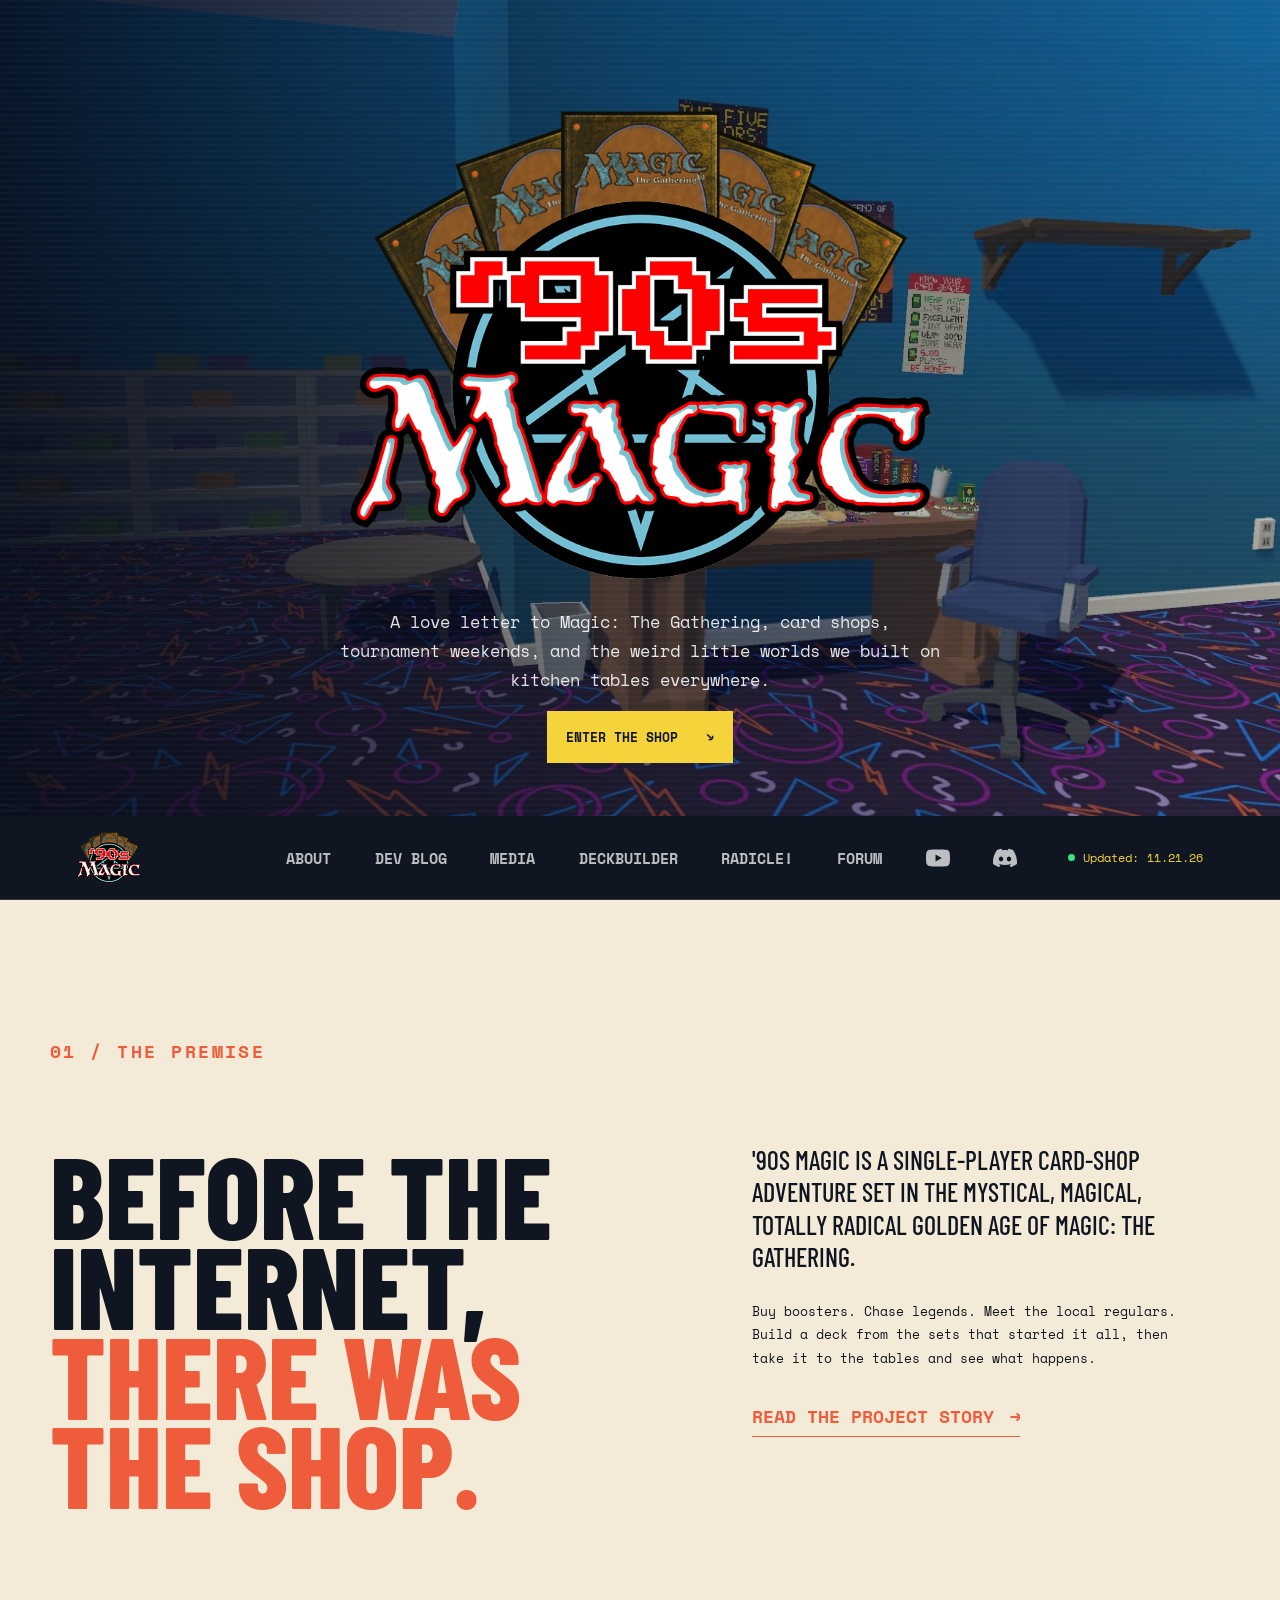
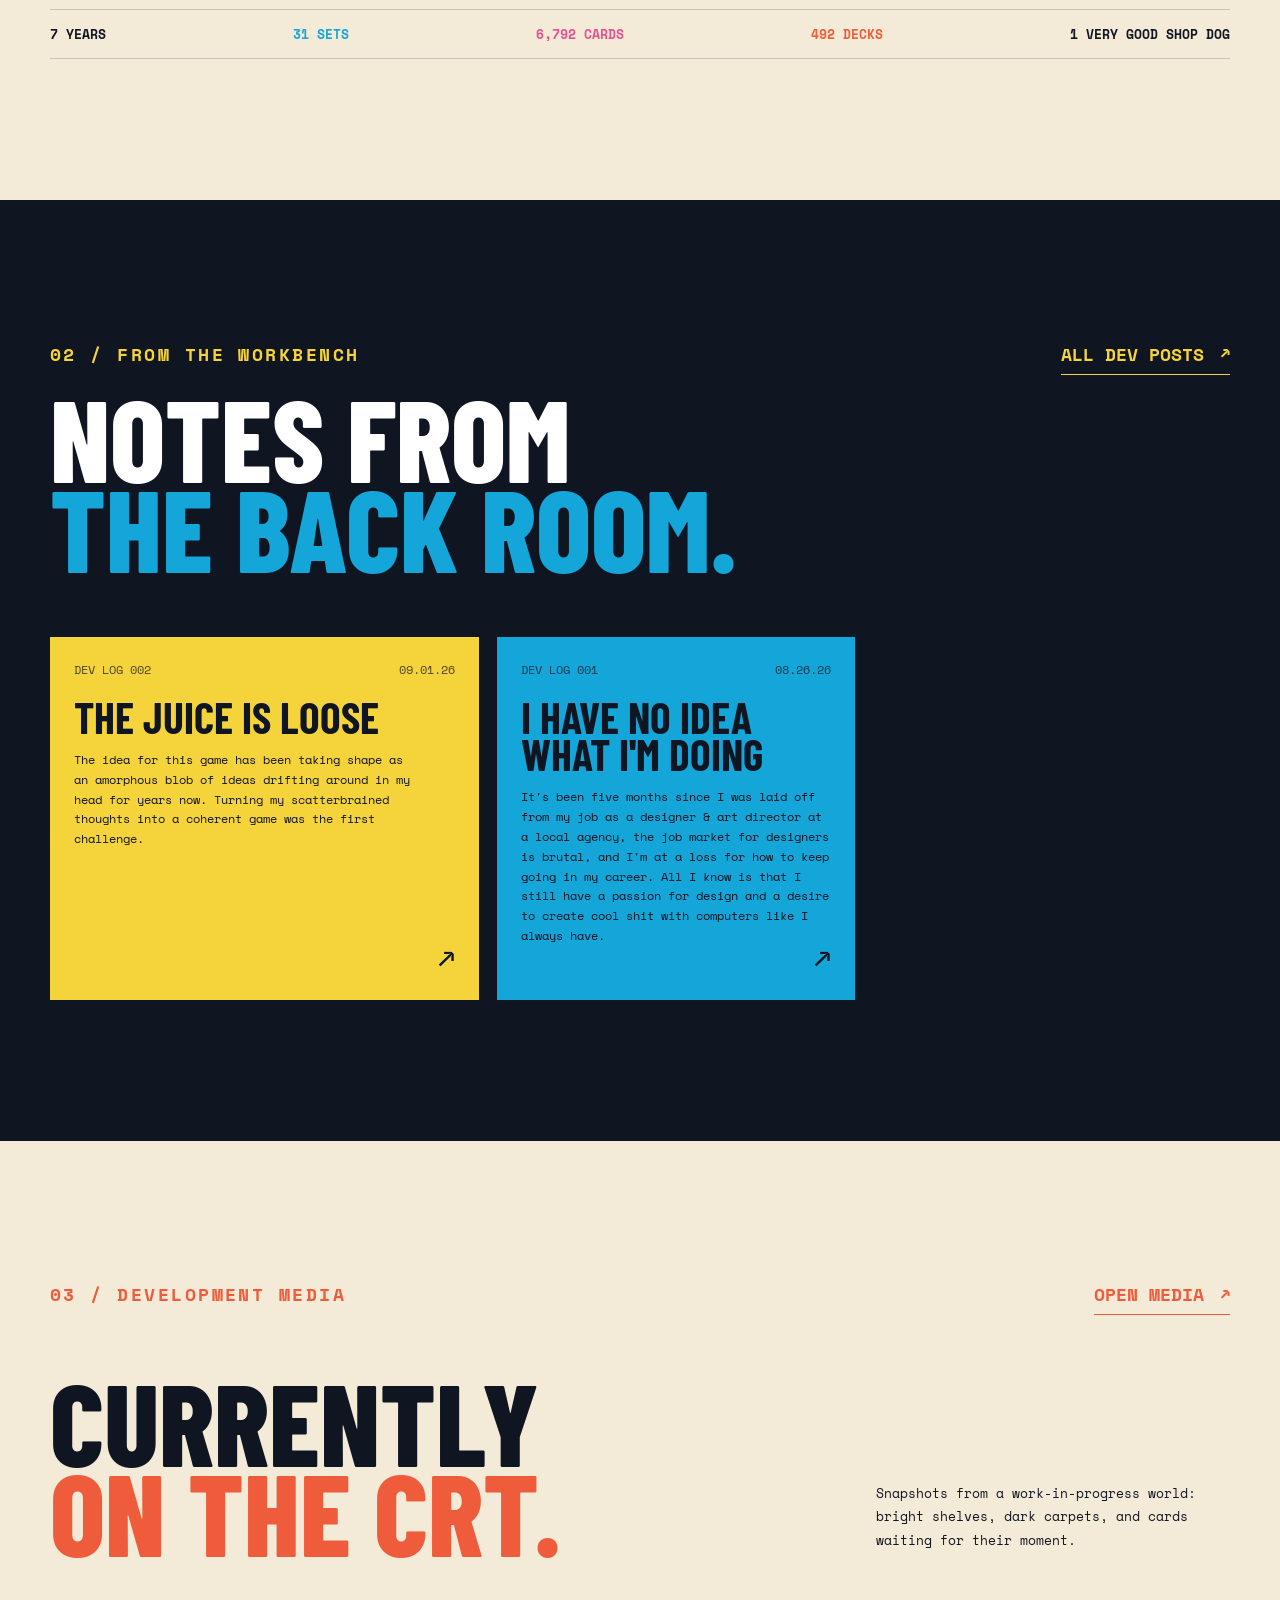
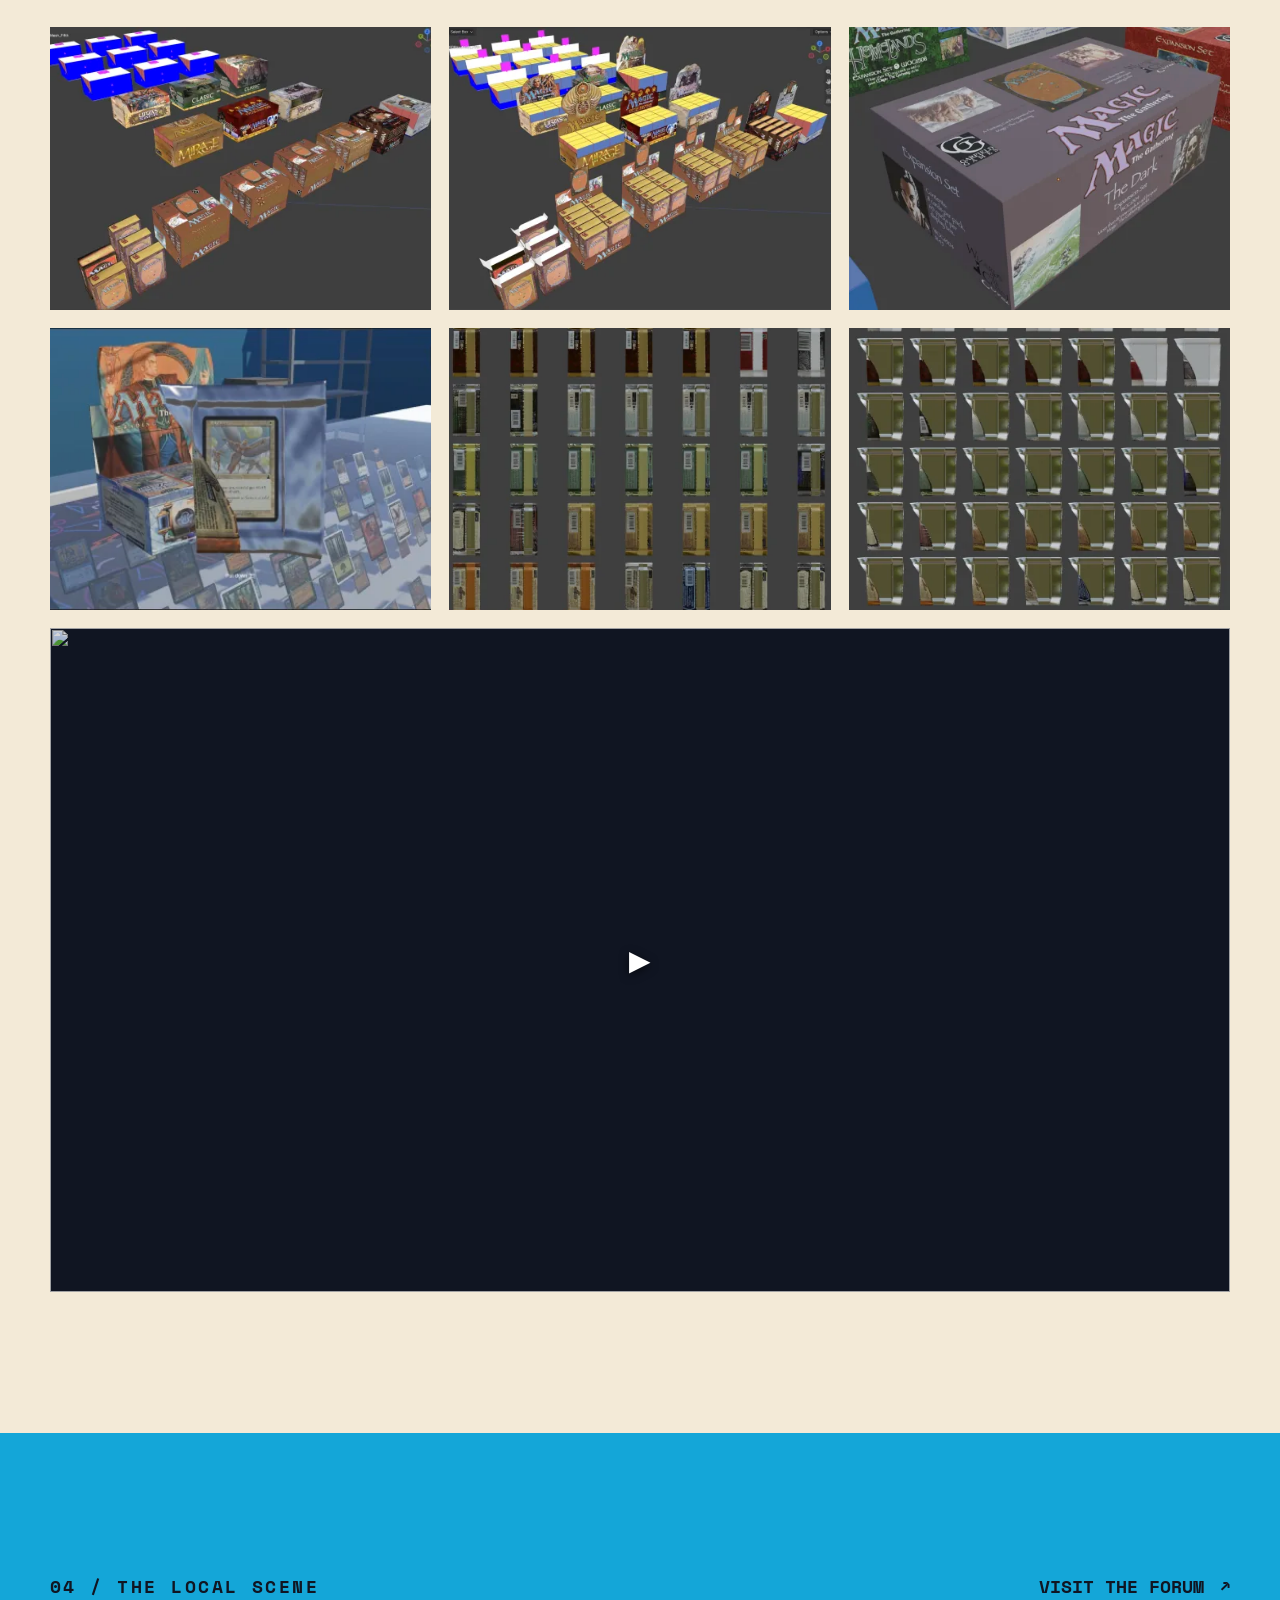
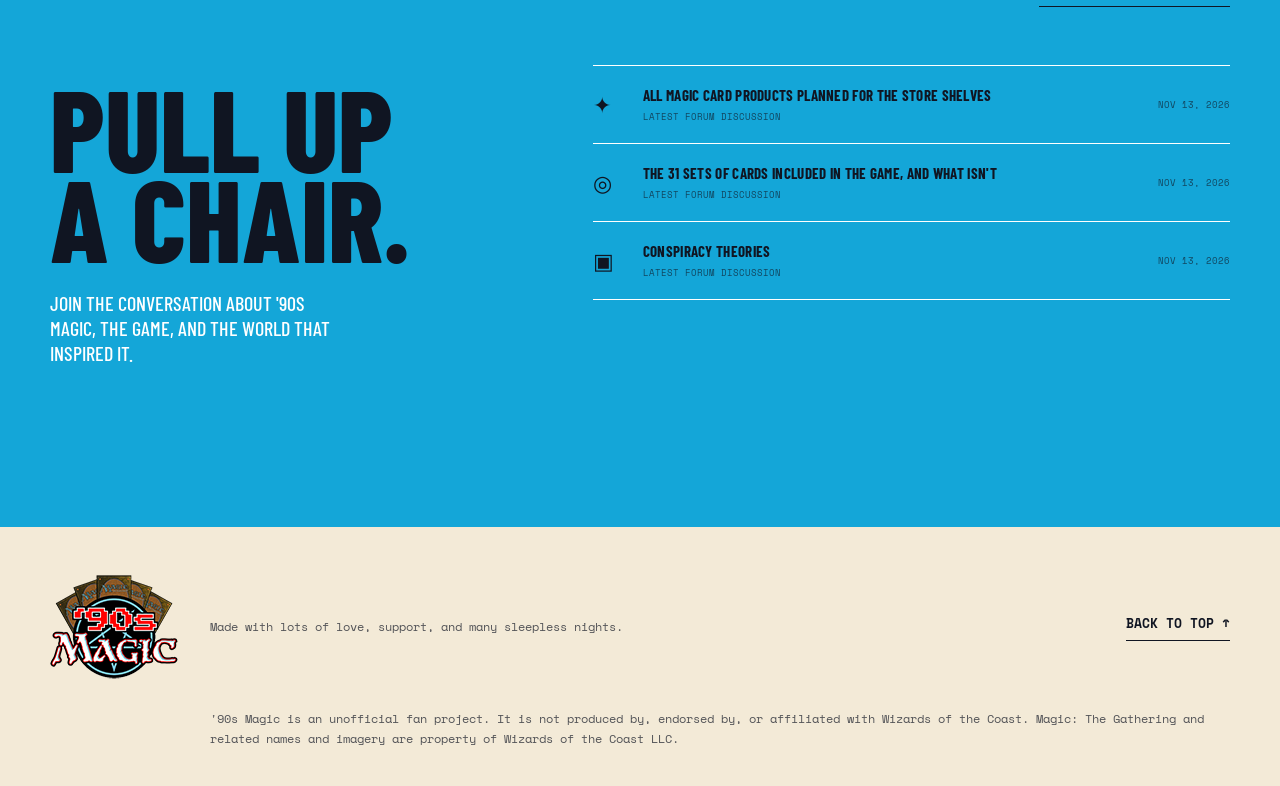
==== commit e514df0d: "Favicon fix for Apple devices, fixed blog preview links" ====
--- a/index.html
+++ b/index.html
@@ -15,7 +15,8 @@
   <meta property="og:image:height" content="630">
   <meta name="twitter:card" content="summary_large_image">
   <title>'90s Magic | A Card-Shop Time Machine</title>
-  <link rel="icon" type="image/x-icon" href="/Assets/Logos/Logo Square3 32.png">
+  <link rel="icon" type="image/png" sizes="32x32" href="/Assets/Logos/Logo%20Square3%2032.png">
+  <link rel="apple-touch-icon" sizes="180x180" href="/apple-touch-icon.png">
   <link rel="preconnect" href="https://fonts.googleapis.com">
   <link rel="preconnect" href="https://fonts.gstatic.com" crossorigin>
   <link href="https://fonts.googleapis.com/css2?family=Barlow+Condensed:wght@400;500;600;700;800;900&family=Space+Mono:wght@400;700&display=swap" rel="stylesheet">
--- a/site.css
+++ b/site.css
@@ -422,4 +422,5 @@
 .lightbox { border: 0; padding: 0; background: transparent; max-width: 96vw; max-height: 96vh; overflow: visible; }
 .lightbox::backdrop { background: color-mix(in srgb, var(--ink) 92%, transparent); }
 .lightbox img { display: block; max-width: 96vw; max-height: 96vh; width: auto; height: auto; cursor: zoom-out; }
-.lightbox__close { position: fixed; top: 16px; right: 20px; border: 0; background: none; color: var(--white); font: 700 40px/1 var(--mono); cursor: pointer; }+.lightbox__close { position: fixed; top: 16px; right: 20px; border: 0; background: none; color: var(--white); font: 700 40px/1 var(--mono); cursor: pointer; }
+.blog-entry { scroll-margin-top: 90px; }
